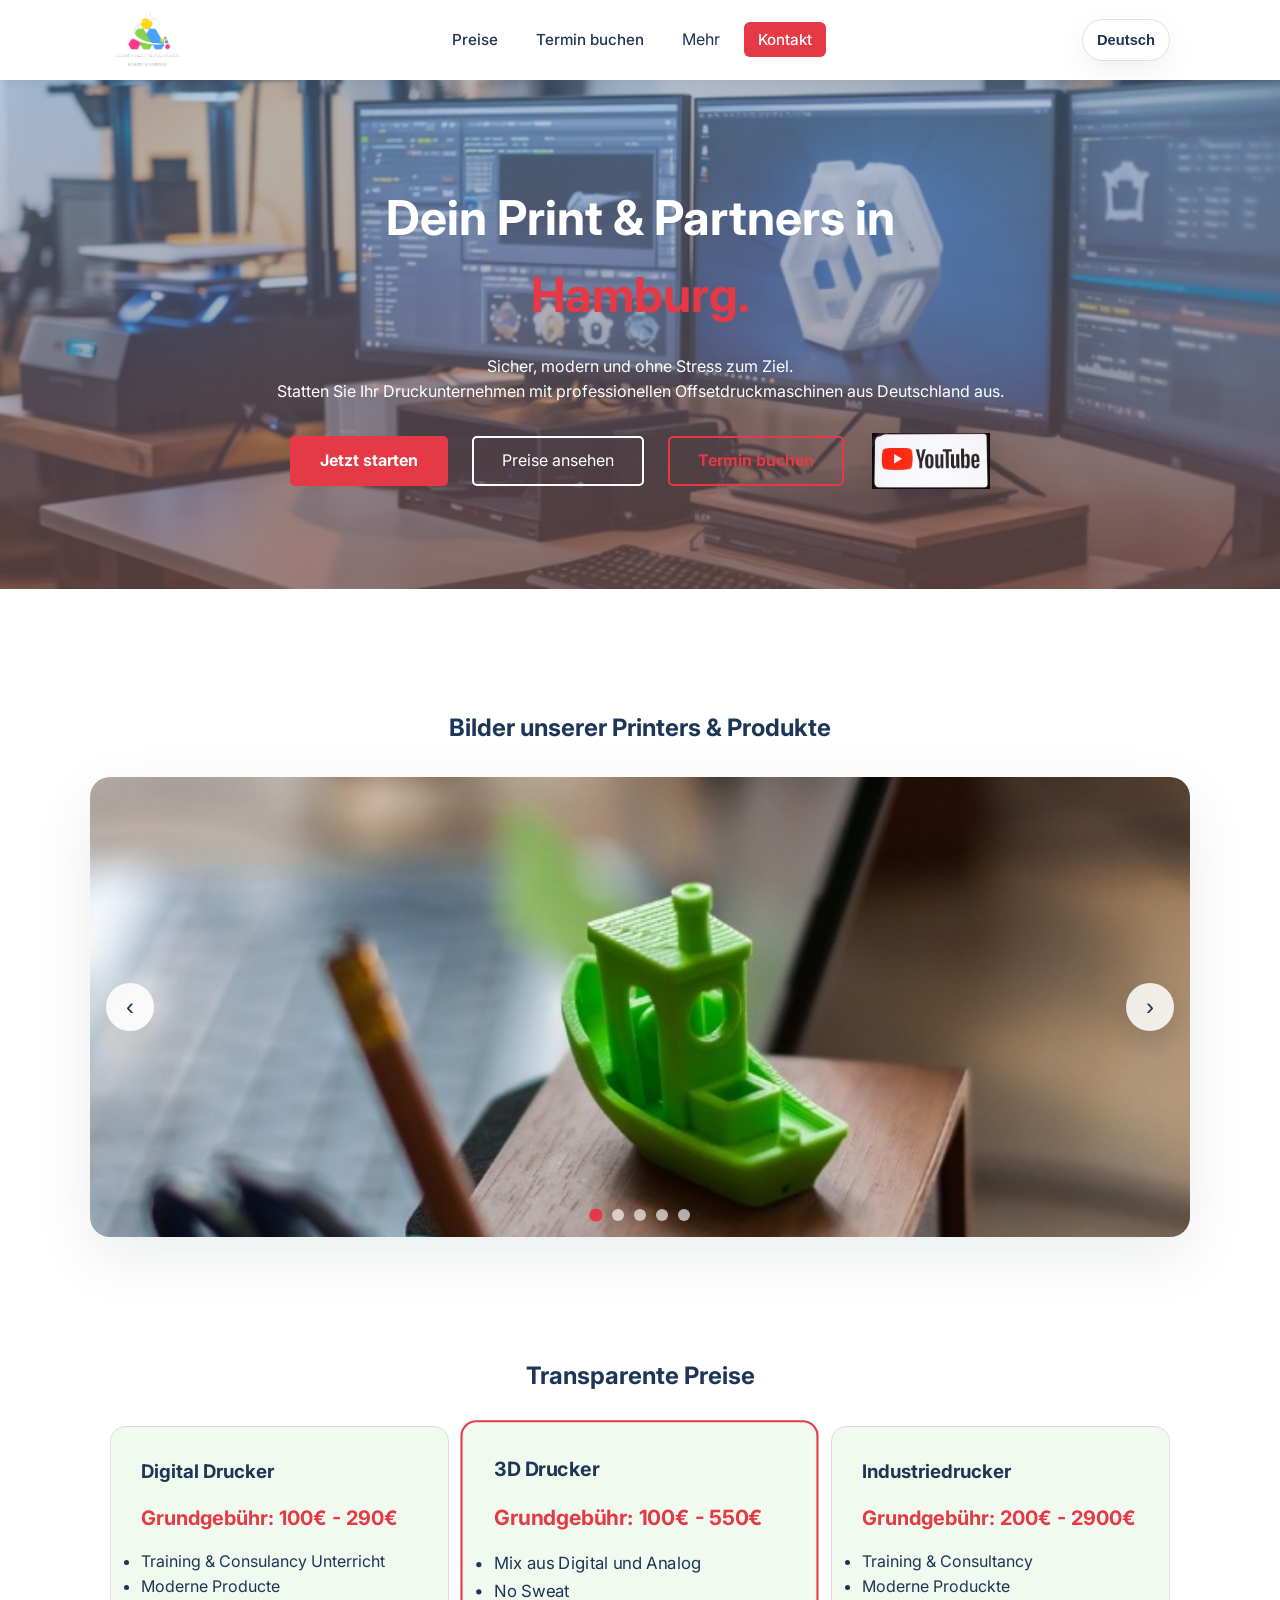
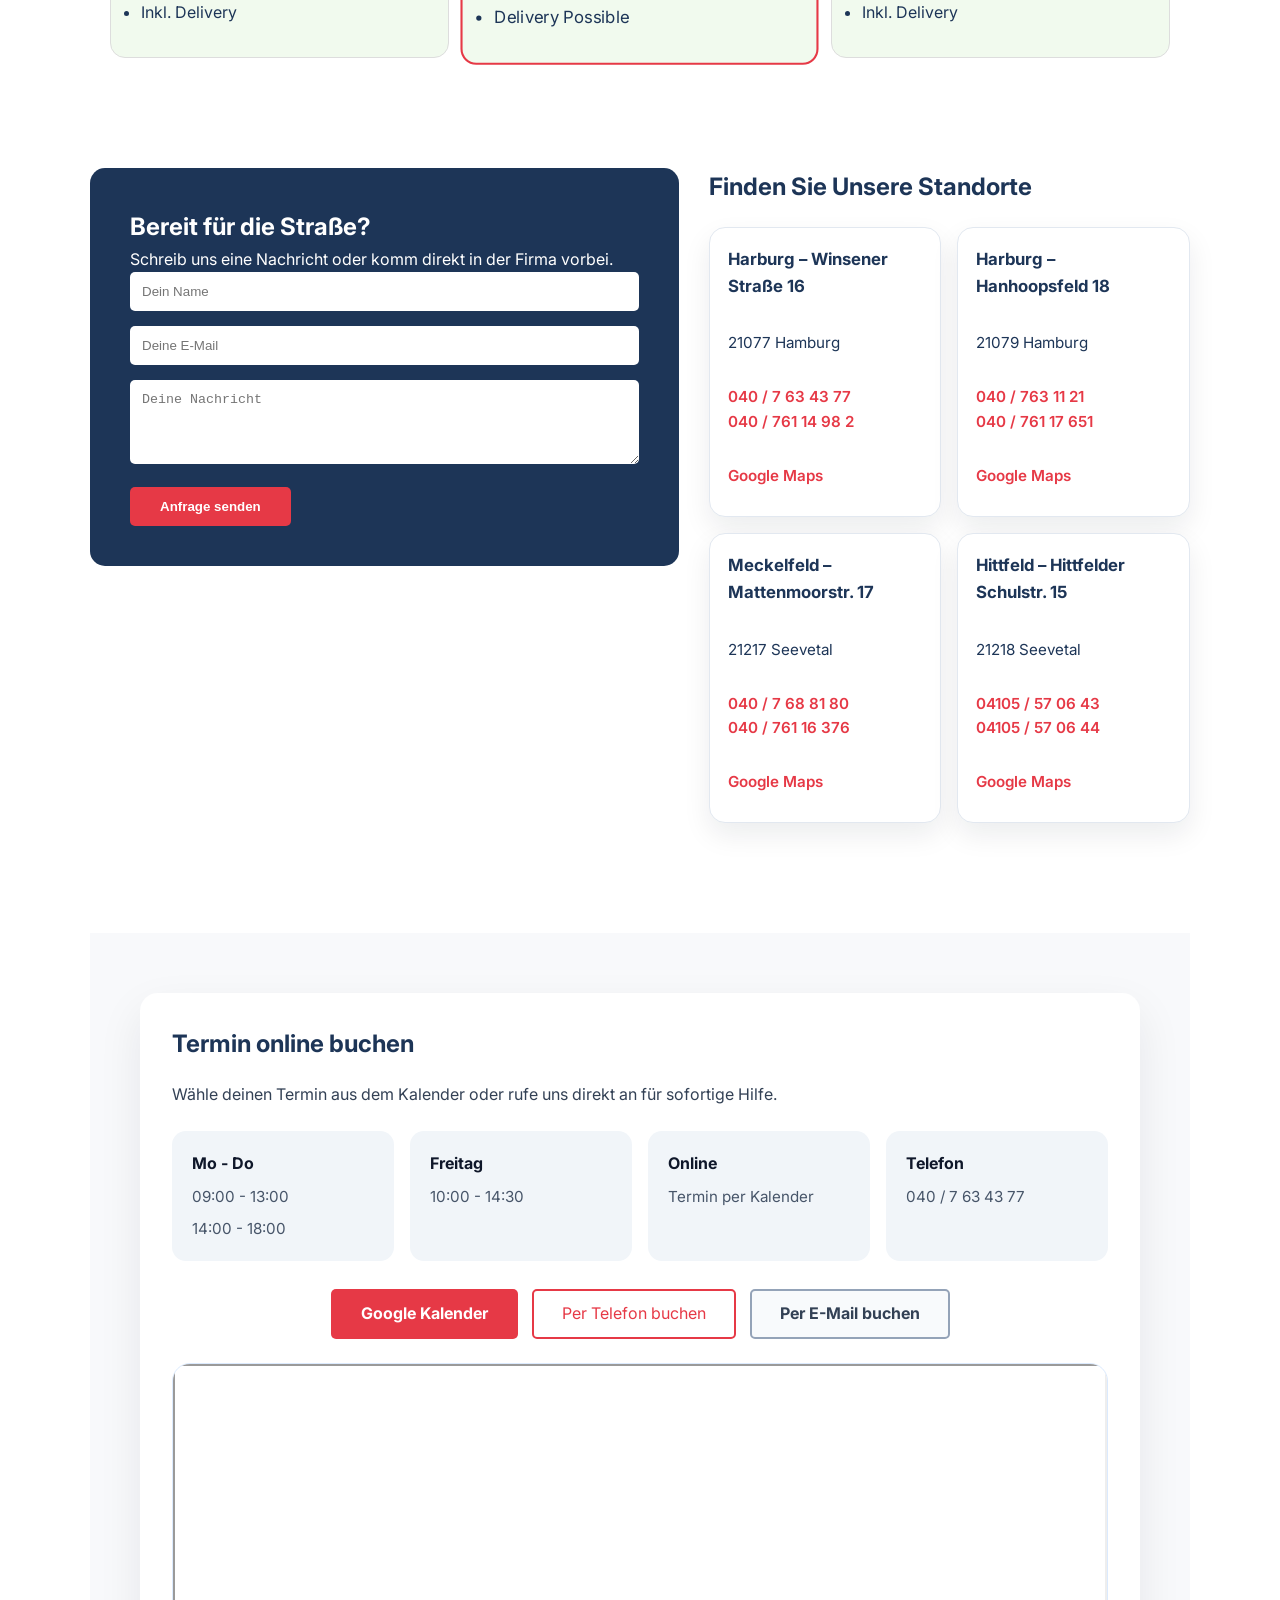
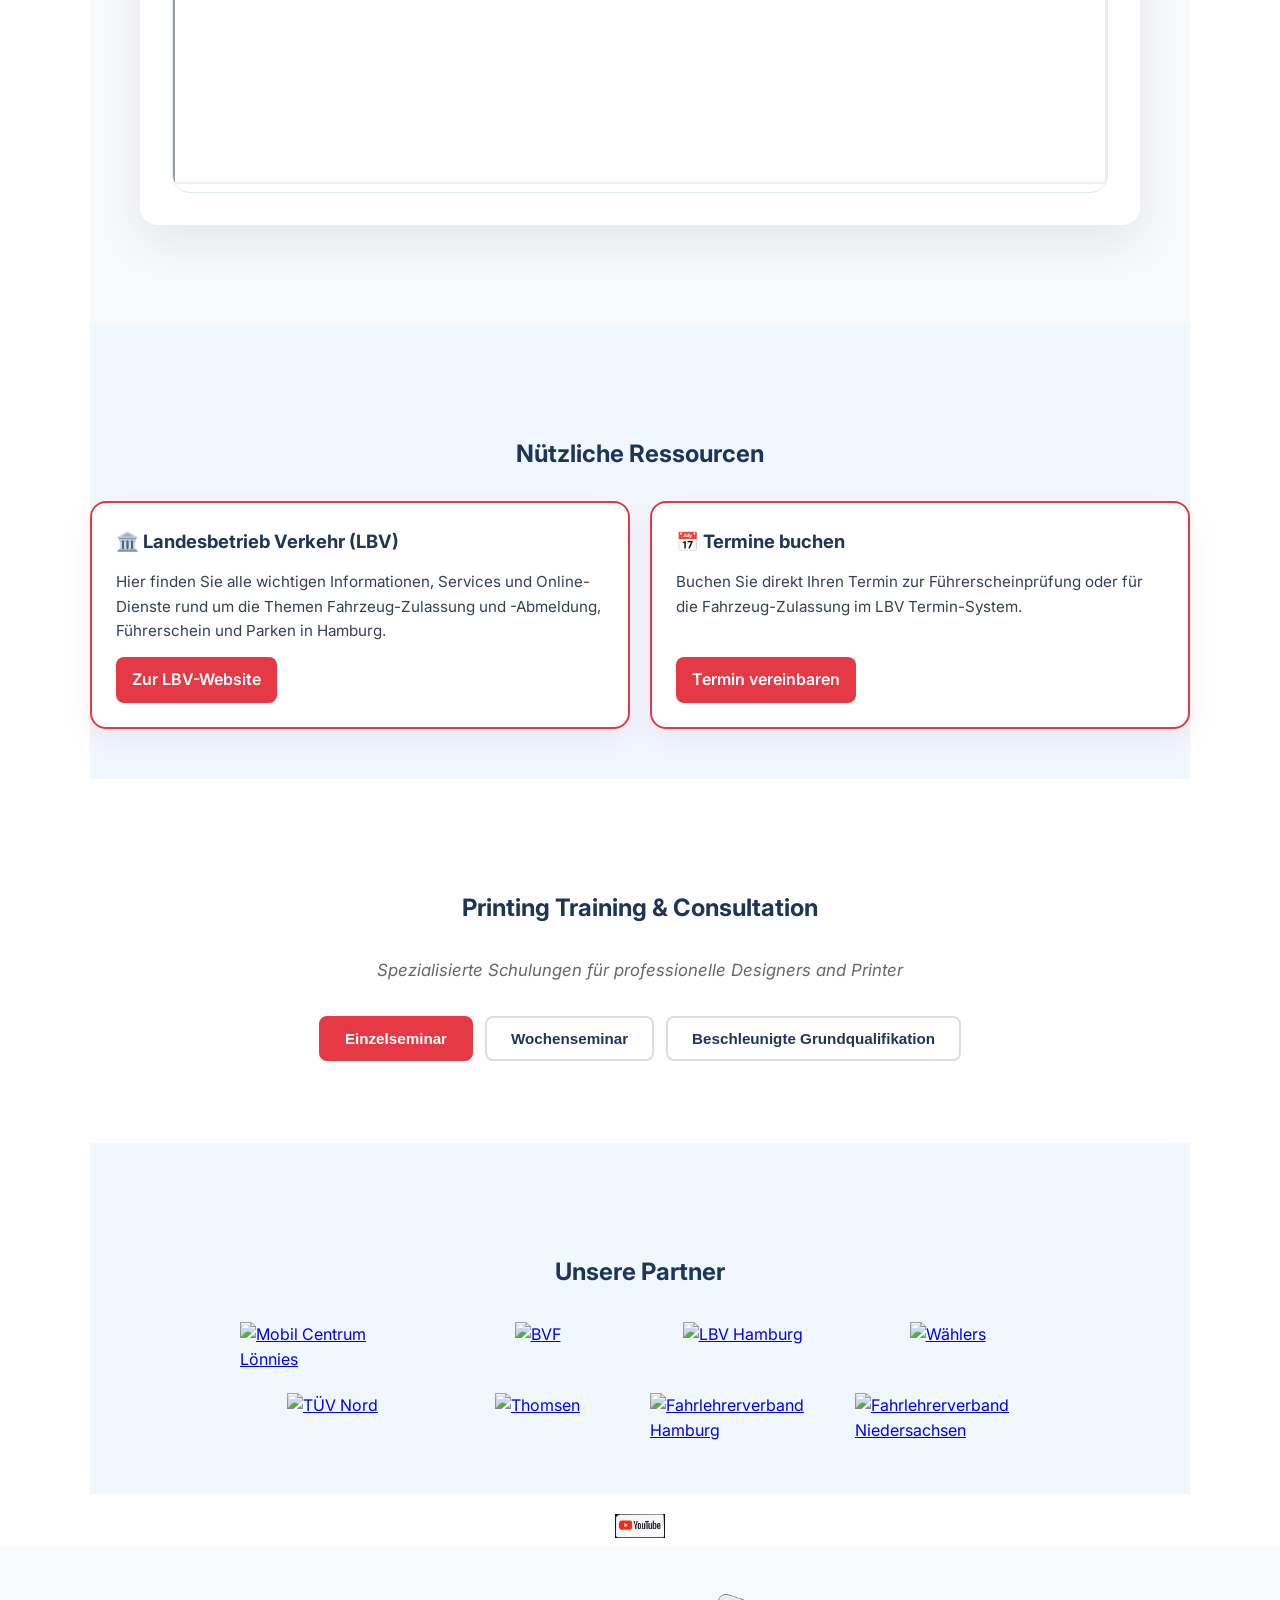
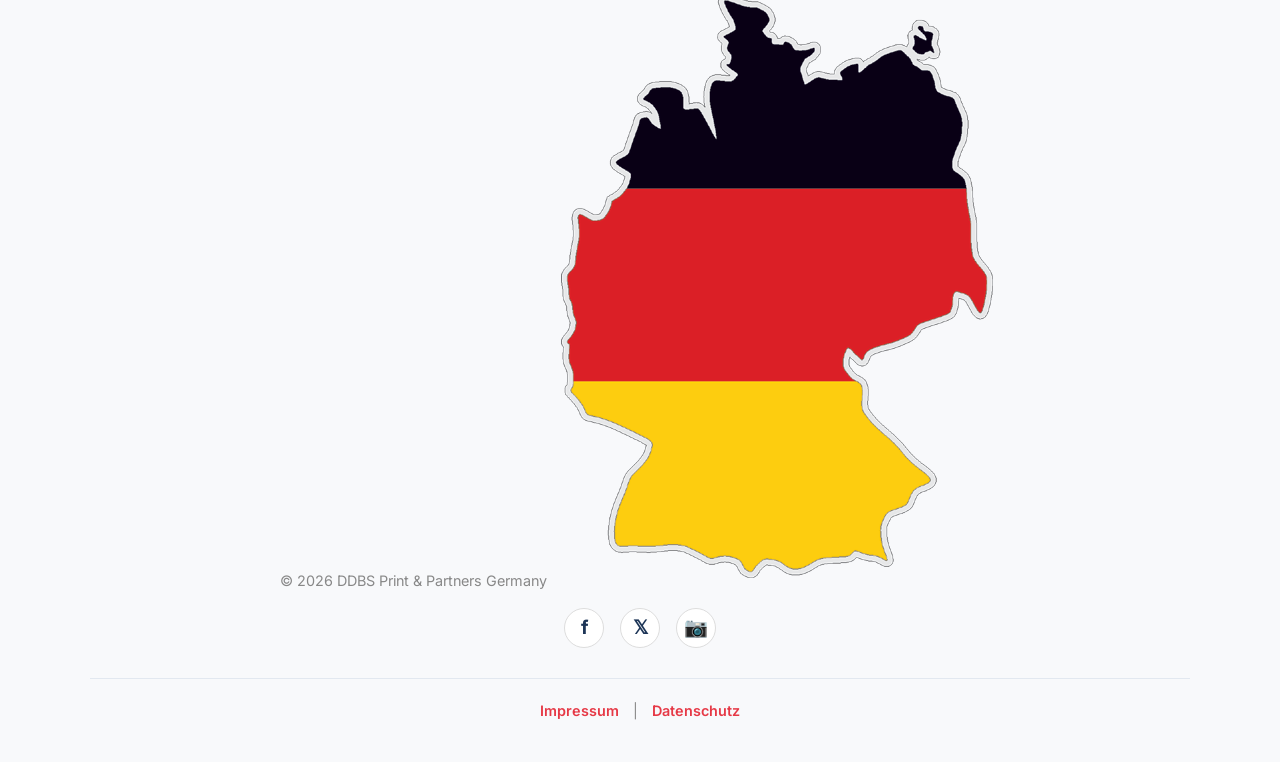
==== index.html @ fd8c1dc6 "Update index.html" ====
<!DOCTYPE html>
<html lang="de">
<head>
    <meta charset="UTF-8">
    <meta name="viewport" content="width=device-width, initial-scale=1.0">
    <title>DDBS Print & Partners | Redesign Concept</title>
    <link rel="stylesheet" href="style.css">
    <link href="https://fonts.googleapis.com/css2?family=Inter:wght@400;700&display=swap" rel="stylesheet">
</head>
<body>
    <a id="top"></a>
    <header>
        <nav class="navbar">
            <div class="navbar-container">
                <div class="logo">
                    <a href="#top" class="logo-link" aria-label="Zur Startseite">
                        <img src="DDBSLogo.png" alt="DDBS Print & Partners" class="site-logo">
                    </a>
                </div>
                <button class="hamburger" id="hamburger" aria-label="Navigation umschalten">
                    <span></span>
                    <span></span>
                    <span></span>
                </button>
                <div class="nav-menu" id="nav-menu">
                    <ul class="nav-links">
                        <li><a href="#prices" id="nav-price">Preise</a></li>
                        <li><a href="#booking" id="nav-booking">Termin buchen</a></li>
                        <li class="nav-item dropdown">
                            <button class="dropbtn" id="nav-more" type="button" aria-haspopup="true" aria-expanded="false">Mehr</button>
                            <ul class="dropdown-menu" aria-label="Weitere Navigation">
                                <li><a href="DDSinfo.html" id="nav-license">DDBS info</a></li>
                                <li><a href="#resources" id="nav-resources">Ressourcen</a></li>
                                <li><a href="#professional-training" id="nav-training">Weiterbildung</a></li>
                                <li><a href="#handicap" id="nav-handicap">Handicap</a></li>
                                <li><a href="#team" id="nav-team">Our Team</a></li>
                                <li><a href="#partners" id="nav-partners">Partners</a></li>
                            </ul>
                        </li>
                        <li><a href="#contact" class="btn-nav-cta" id="nav-contact">Kontakt</a></li>
                    </ul>
                </div>
                <div class="language-selector">
                    <button type="button" class="google-translate-toggle" id="google-translate-toggle">Deutsch</button>
                    <div id="google_translate_element" class="google-translate-element" aria-hidden="true"></div>
                </div>
            </div>
        </nav>
    </header>

    <section class="hero" style="background-image: linear-gradient(rgba(78, 124, 177, 0.404), rgba(119, 77, 77, 0.603)), url('printer11.jpg');">

        <div class="container hero-content">
            <h1 id="hero-title">Dein Print & Partners in <br><span class="highlight">Hamburg.</span></h1>
            <p id="hero-text">Sicher, modern und ohne Stress zum Ziel.</p>
            <p id="hero-text">Statten Sie Ihr Druckunternehmen mit professionellen Offsetdruckmaschinen aus Deutschland aus.</p>
            <div class="hero-cta-container">
                <div class="hero-btns">
                    <a href="#contact" class="btn-primary" id="hero-cta">Jetzt starten</a>
                    <a href="#prices" class="btn-secondary" id="hero-prices">Preise ansehen</a>
                    <a href="#booking" class="btn-tertiary" id="hero-book">Termin buchen</a>
                </div>
                <a href="https://www.youtube.com/dedebundes"
                   class="review-badge"
                   target="_blank"
                   rel="noopener"
                   aria-label="Bewertungen auf Wer kennt den Besten">
                    <img src="youtube1.png" alt="Wer kennt den Besten Bewertungen" class="review-logo">
                </a>
            </div>
        </div>
    </section>

    <section class="container slideshow-section">
        <h2 class="section-title" id="slideshow-title">Bilder unserer Printers & Produkte</h2>
        <div class="slideshow" id="slideshow">
            <div class="slide active">
                <img src="print2.jpg" alt="Printout Colours1">
            </div>
            <div class="slide">
                <img src="print3.jpg" alt="Printout Colours2">
            </div>
            <div class="slide">
                <img src="print4.jpg" alt="Printout Colours3">
            </div>
            <div class="slide">
                <img src="printer2.jpg" alt="Printer 2">
            </div>
            <div class="slide">
                <img src="DDBSLogo1.png" alt="DDBS Vision Plus Logo">
            </div>
            <button class="slide-btn prev" aria-label="Vorheriges Bild">‹</button>
            <button class="slide-btn next" aria-label="Nächstes Bild">›</button>
            <div class="slide-dots" id="slide-dots"></div>
        </div>
    </section>

    <section id="prices" class="container">
        <h2 class="section-title" id="prices-title">Transparente Preise</h2>
        <div class="price-grid">
            <div class="price-card">
                <h3 id="price-class-b">Digital Drucker</h3>
                <p class="price-tag" id="price-fee-b">Grundgebühr: 100€ - 290€</p>
                <ul>
                    <li id="price-feature-b1">Training & Consulancy Unterricht</li>
                    <li id="price-feature-b2">Moderne Producte</li>
                    <li id="price-feature-b3">Inkl. Delivery</li>
                </ul>
            </div>
            <div class="price-card featured">
                <h3 id="price-class-b197">3D Drucker</h3>
                <p class="price-tag" id="price-fee-b197">Grundgebühr: 100€ - 550€</p>
                <ul>
                    <li id="price-feature-b197-1">Mix aus Digital und Analog</li>
                    <li id="price-feature-b197-2">No Sweat</li>
                    <li id="price-feature-b197-3">Delivery Possible</li>
                </ul>
            </div>
            <div class="price-card">
                <h3 id="price-class-b">Industriedrucker</h3>
                <p class="price-tag" id="price-fee-b">Grundgebühr: 200€ - 2900€</p>
                <ul>
                    <li id="price-feature-b1">Training & Consultancy</li>
                    <li id="price-feature-b2">Moderne Produckte</li>
                    <li id="price-feature-b3">Inkl. Delivery</li>
                </ul>
            </div>
        </div>
    </section>

    <section id="contact" class="container contact-section">
        <div class="contact-grid">
            <div class="contact-card">
                <h2 id="contact-heading">Bereit für die Straße?</h2>
                <p id="contact-text">Schreib uns eine Nachricht oder komm direkt in der Firma vorbei.</p>
                <form>
                    <input type="text" placeholder="Dein Name" required>
                    <input type="email" placeholder="Deine E-Mail" required>
                    <textarea placeholder="Deine Nachricht" rows="4"></textarea>
                    <button type="submit" class="btn-primary" id="contact-cta">Anfrage senden</button>
                    <!--<a href="https://maxi.fahrschulmanager.de/?t=[base64] V0Fn VzVmNkd2cDkteF VZamlwNEozR0QxS3ZPNGQz V25NaF9YdmtrLWM%3D&color1=E60015&color2=000000&s.useSession=false" class="btn-secondary" id="online-registration-button" target="_blank" rel="noopener">Online Anmeldung</a>-->
                </form>
            </div>
            <div class="contact-locations">
                <h2 class="section-title" id="locations-title">Finden Sie Unsere Standorte</h2>
                <div class="locations-grid">
                    <article class="location-card" data-location="winsener">
                        <h3>Harburg – Winsener Straße 16</h3>
                        <p>21077 Hamburg</p>
                        <p>
                            <a href="tel:+49407634377">040 / 7 63 43 77</a><br>
                            <a href="tel:+494076114982">040 / 761 14 98 2</a>
                        </p>
                        <p><a href="https://goo.gl/maps/PmH9TBtMqET2" target="_blank" rel="noopener">Google Maps</a></p>
                    </article>
                    <article class="location-card" data-location="hanhoopsfeld">
                        <h3>Harburg – Hanhoopsfeld 18</h3>
                        <p>21079 Hamburg</p>
                        <p>
                            <a href="tel:+49407631121">040 / 763 11 21</a><br>
                            <a href="tel:+494076117651">040 / 761 17 651</a>
                        </p>
                        <p><a href="https://www.google.de/maps/place/Hanhoopsfeld+18,+21079+Hamburg/" target="_blank" rel="noopener">Google Maps</a></p>
                    </article>
                    <article class="location-card" data-location="meckelfeld">
                        <h3>Meckelfeld – Mattenmoorstr. 17</h3>
                        <p>21217 Seevetal</p>
                        <p>
                            <a href="tel:+49407688180">040 / 7 68 81 80</a><br>
                            <a href="tel:+494076116376">040 / 761 16 376</a>
                        </p>
                        <p><a href="https://goo.gl/maps/Z3eNVcnLSbE2" target="_blank" rel="noopener">Google Maps</a></p>
                    </article>
                    <article class="location-card" data-location="hittfeld">
                        <h3>Hittfeld – Hittfelder Schulstr. 15</h3>
                        <p>21218 Seevetal</p>
                        <p>
                            <a href="tel:+494105570643">04105 / 57 06 43</a><br>
                            <a href="tel:+494105570644">04105 / 57 06 44</a>
                        </p>
                        <p><a href="https://goo.gl/maps/Zb1f3E8UVsJ2" target="_blank" rel="noopener">Google Maps</a></p>
                    </article>
                </div>
            </div>
        </div>
    </section>

    <section id="booking" class="container booking-section">
        <div class="booking-card">
            <h2 id="booking-title">Termin online buchen</h2>
            <p id="booking-text">Wähle deinen Termin aus dem Kalender oder rufe uns direkt an für sofortige Hilfe.</p>
            <div class="booking-grid">
                <div class="booking-item">
                    <strong id="booking-slot-mondothurs">Mo - Do</strong>
                    <span id="booking-time-mondothurs">09:00 - 13:00</span>
                    <span id="booking-time-mondothurs2">14:00 - 18:00</span>
                </div>
                <div class="booking-item">
                    <strong id="booking-slot-friday">Freitag</strong>
                    <span id="booking-time-friday">10:00 - 14:30</span>
                </div>
                <div class="booking-item">
                    <strong id="booking-slot-online">Online</strong>
                    <span id="booking-option-online">Termin per Kalender</span>
                </div>
                <div class="booking-item">
                    <strong id="booking-slot-phone">Telefon</strong>
                    <span id="booking-phone-number">040 / 7 63 43 77</span>
                </div>
            </div>
            <div class="booking-actions">
                <a href="https://calendar.google.com/calendar/u/0/r?cid=mycalmstudio%40gmail.com" class="btn-primary btn-booking" target="_blank" rel="noopener" id="booking-button">Google Kalender</a>
                <a href="tel:+4917655967831" class="btn-secondary btn-booking" id="booking-phone">Per Telefon buchen</a>
                <a href="mailto:dedekapiamba@yahoo.com" class="btn-tertiary btn-booking" id="booking-email">Per E-Mail buchen</a>
            </div>
            <div class="calendar-embed">
                <iframe src="https://calendar.google.com/calendar/embed?src=mycalmstudio%40gmail.com&ctz=Europe%2FBerlin" class="calendar-frame"></iframe>
            </div>
        </div>
    </section>


    <div id="modal-winsener" class="modal">
        <div class="modal-content">
            <span class="close">&times;</span>
            <h2>Harburg – Winsener Straße 16</h2>
            <p><strong class="modal-address">Adresse:</strong> Winsener Straße 16, 21077 Hamburg</p>
            <p><strong class="modal-phone">Telefon:</strong> <a href="tel:+49407634377">040 / 7 63 43 77</a>, <a href="tel:+494076114982">040 / 761 14 98 2</a></p>
            <p><strong class="modal-hours">Öffnungszeiten:</strong></p>
            <ul>
                <li class="monday-thursday">Montag - Donnerstag: 09:00 - 13:00, 14:00 - 18:00</li>
                <li class="friday-hours">Freitag: 10:00 - 14:30</li>
                <li class="weekend-hours">Samstag: Geschlossen<br>Sonntag: Geschlossen</li>
            </ul>
            <div class="modal-images">
                <img src="Holst_Winsener1.jpg" alt="Fahrschule Winsener Straße 1">
                <img src="Holst_Winsener2.jpg" alt="Fahrschule Winsener Straße 2">
            </div>
        </div>
    </div>

    <div id="modal-hanhoopsfeld" class="modal">
        <div class="modal-content">
            <span class="close">&times;</span>
            <h2>Harburg – Hanhoopsfeld 18</h2>
            <p><strong class="modal-address">Adresse:</strong> Hanhoopsfeld 18, 21079 Hamburg</p>
            <p><strong class="modal-phone">Telefon:</strong> <a href="tel:+49407631121">040 / 763 11 21</a>, <a href="tel:+494076117651">040 / 761 17 651</a></p>
            <p><strong class="modal-hours">Öffnungszeiten:</strong></p>
            <ul>
                <li class="monday-thursday">Montag - Donnerstag: 09:00 - 13:00, 14:00 - 18:00</li>
                <li class="friday-hours">Freitag: 10:00 - 14:30</li>
                <li class="weekend-hours">Samstag: Geschlossen<br>Sonntag: Geschlossen</li>
            </ul>
            <div class="modal-images">
                <img src="Holst_Hanhoopsfeld.jpg" alt="Fahrschule Hanhoopsfeld 1">
                <img src="Holst_Hanhoopsfeld2.jpg" alt="Fahrschule Hanhoopsfeld 2">
            </div>
        </div>
    </div>

    <div id="modal-meckelfeld" class="modal">
        <div class="modal-content">
            <span class="close">&times;</span>
            <h2>Meckelfeld – Mattenmoorstr. 17</h2>
            <p><strong class="modal-address">Adresse:</strong> Mattenmoorstr. 17, 21217 Seevetal</p>
            <p><strong class="modal-phone">Telefon:</strong> <a href="tel:+49407688180">040 / 7 68 81 80</a>, <a href="tel:+494076116376">040 / 761 16 376</a></p>
            <p><strong class="modal-hours">Öffnungszeiten:</strong></p>
            <ul>
                <li class="monday-thursday">Montag - Donnerstag: 09:00 - 13:00, 14:00 - 18:00</li>
                <li class="friday-hours">Freitag: 10:00 - 14:30</li>
                <li class="weekend-hours">Samstag: Geschlossen<br>Sonntag: Geschlossen</li>
            </ul>
            <div class="modal-images">
                <img src="Holst_meckelfeld1.jpg" alt="Fahrschule Meckelfeld 1">
                <img src="Holst_meckelfeld2.jpg" alt="Fahrschule Meckelfeld 2">
            </div>
        </div>
    </div>

    <div id="modal-hittfeld" class="modal">
        <div class="modal-content">
            <span class="close">&times;</span>
            <h2>Hittfeld – Hittfelder Schulstr. 15</h2>
            <p><strong class="modal-address">Adresse:</strong> Hittfelder Schulstr. 15, 21218 Seevetal</p>
            <p><strong class="modal-phone">Telefon:</strong> <a href="tel:+494105570643">04105 / 57 06 43</a>, <a href="tel:+494105570644">04105 / 57 06 44</a></p>
            <p><strong class="modal-hours">Öffnungszeiten:</strong></p>
            <ul>
                <li class="monday-thursday">Montag - Donnerstag: 09:00 - 13:00, 14:00 - 18:00</li>
                <li class="friday-hours">Freitag: 10:00 - 14:30</li>
                <li class="weekend-hours">Samstag: Geschlossen<br>Sonntag: Geschlossen</li>
            </ul>
            <div class="modal-images">
                <img src="Holst_hittfeld1.jpg" alt="Fahrschule Hittfeld 1">
                <img src="Holst_hittfeld2.jpg" alt="Fahrschule Hittfeld 2">
            </div>
        </div>
    </div>

    <section id="resources" class="container resources-section">
        <h2 class="section-title" id="resources-title">Nützliche Ressourcen</h2>
        <div class="resources-grid">
            <article class="resource-card">
                <h3 id="resource-lbv-title">🏛️ Landesbetrieb Verkehr (LBV)</h3>
                <p id="resource-lbv-text">Hier finden Sie alle wichtigen Informationen, Services und Online-Dienste rund um die Themen Fahrzeug-Zulassung und -Abmeldung, Führerschein und Parken in Hamburg.</p>
                <a href="https://www.hamburg.de/verkehr/lbv" target="_blank" rel="noopener" class="resource-link" id="resource-lbv-link">Zur LBV-Website</a>
            </article>
            <article class="resource-card">
                <h3 id="resource-lbv-terms-title">📅 Termine buchen</h3>
                <p id="resource-lbv-terms-text">Buchen Sie direkt Ihren Termin zur Führerscheinprüfung oder für die Fahrzeug-Zulassung im LBV Termin-System.</p>
                <a href="https://www.lbv-termine.de/frontend/index.php" target="_blank" rel="noopener" class="resource-link" id="resource-lbv-terms-link">Termin vereinbaren</a>
            </article>
        </div>
    </section>

    <section id="professional-training" class="container professional-training-section">
        <h2 class="section-title" id="professional-training-title">Printing Training & Consultation</h2>
        <p class="section-subtitle" id="professional-training-subtitle">Spezialisierte Schulungen für professionelle Designers and Printer</p>
        
        <div class="training-tabs">
            <button class="training-tab-btn active" data-tab="individual" id="training-tab-individual">Einzelseminar</button>
            <button class="training-tab-btn" data-tab="weekly" id="training-tab-weekly">Wochenseminar</button>
            <button class="training-tab-btn" data-tab="accelerated" id="training-tab-accelerated">Beschleunigte Grundqualifikation</button>
        </div>

   <!--     <div class="training-content">
            <div id="individual" class="training-tab active">
                <div class="training-card">
                    <h3 id="training-card-individual-title">📋 Einzelseminar</h3>
                    <p id="training-card-individual-text">Flexibles Einzeltraining für Berufskraftfahrer. Termine nach Vereinbarung – gestalten Sie die Schulung nach Ihren Anforderungen.</p>
                    <a href="https://www.fahrschule-holst.de/wp-content/uploads/2018/03/Anmeldeformular.pdf" target="_blank" rel="noopener" class="training-link">Anmeldeformular PDF</a>
                </div>
            </div>

            <div id="weekly" class="training-tab">
                <div class="training-card">
                    <h3 id="training-card-weekly-title">📅 Wochenseminar</h3>
                    <p id="training-card-weekly-text">Intensive Schulungen über mehrere Tage. Wir gestalten das Seminar individuell mit Ihnen – Beratung und Planung nach Ihren Bedürfnissen.</p>
                    <a href="mailto:mycalmstudio@gmail.com" class="training-link">Beratung anfragen</a>
                </div>
            </div>

            <div id="accelerated" class="training-tab">
                <div class="training-card">
                    <h3 id="training-card-accelerated-title">⚡ Beschleunigte Grundqualifikation</h3>
                    <p id="training-card-accelerated-text">Kompakte Grundqualifikation für Berufskraftfahrer. Effiziente Schulung mit umfassender Vorbereitung auf die praktische Prüfung.</p>
                    <a href="https://www.fahrschule-holst.de/wp-content/uploads/2018/03/Anmeldeformular.pdf" target="_blank" rel="noopener" class="training-link">Anmeldeformular PDF</a>
                </div>
            </div>
        </div> -->
    </section>
<!--
    <section id="handicap" class="container handicap-section">
        <h2 class="section-title" id="handicap-title">♿ Menschen mit Behinderungen</h2>
        <p class="section-subtitle" id="handicap-subtitle">Spezialisierte Ausbildung seit 2007</p>
        
        <div class="handicap-content">
            <div class="handicap-card">
                <h3 id="handicap-card-exp-title">🏆 Erfahrung</h3>
                <p id="handicap-card-exp-text">Seit 2007 bilden wir Menschen mit Behinderungen aus. Unsere Fahrlehrerinnen und Fahrlehrer sind speziell fortgebildet und verfügen über jahrelange Erfahrung in der Handicap-Ausbildung.</p>
            </div>
            <div class="handicap-card">
                <h3 id="handicap-card-barrier-title">🚪 Barrierefreiheit</h3>
                <p id="handicap-card-barrier-text">Alle unsere Fahrschulen sind barrierefrei zu erreichen. Bushaltestellen befinden sich in unmittelbarer Umgebung. Der theoretische Unterricht wird integrativ mit behinderten und nichtbehinderten Fahrschülern durchgeführt.</p>
            </div>
            <div class="handicap-card">
                <h3 id="handicap-card-expert-title">📋 Fachgutachten</h3>
                <p id="handicap-card-expert-text">Wir erstellen Fahrproben und Gutachten zur Beurteilung der Fahrtauglichkeit. Unsere Experten helfen Ihnen und Ihrem Facharzt bei der Entscheidungsfindung.</p>
            </div>
            <div class="handicap-card">
                <h3 id="handicap-card-support-title">💰 Förderung</h3>
                <p id="handicap-card-support-text">Wir unterstützen Sie bei der beruflichen Rehabilitation durch die Deutsche Rentenversicherung. Beratung und individuelle Lösungen für Ihre Situation.</p>
            </div>
        </div>
        
        <div class="handicap-cta">
            <p id="handicap-cta-text">Haben Sie Fragen oder möchten Sie sich beraten lassen?</p>
            <a href="#contact" class="btn-primary" id="handicap-cta-button">Kontakt aufnehmen</a>
        </div>
    </section>

    <section id="team" class="container team-section">
        <h2 class="section-title" id="team-title">Unser Team</h2>
        <p class="section-subtitle" id="team-subtitle">Lernen Sie unser engagiertes Team kennen</p>
        
        <div class="team-tabs">
            <button class="team-tab-btn active" data-tab="buro" id="team-tab-office">Bürokräfte</button>
            <button class="team-tab-btn" data-tab="fahrlehrer" id="team-tab-instructors">Fahrlehrer</button>
            <button class="team-tab-btn" data-tab="rentner" id="team-tab-retired">Die Rentner</button>
        </div>

        <div class="team-content">
            <div id="buro" class="team-tab active">
                <div class="team-grid">
                    <div class="team-member" data-member="christiane-holst">
                        <img src="christiane_holst.jpg" alt="Christiane Holst">
                        <h3>Christiane Holst</h3>
                        <p>Betriebsmanagerin KMU</p>
                    </div>
                    <div class="team-member" data-member="marina-lossmann">
                        <img src="marina_lossmann.jpg" alt="Marina Lossmann">
                        <h3>Marina Lossmann</h3>
                        <p>Assistentin der Geschäftsleitung</p>
                    </div>
                    <div class="team-member" data-member="britta-stein">
                        <img src="britta_stein.jpg" alt="Britta Stein">
                        <h3>Britta Stein</h3>
                        <p>Betriebsmanagerin KMU</p>
                    </div>
                    <div class="team-member" data-member="melanie-sievers">
                        <img src="melanie_sievers.jpg" alt="Melanie Sievers">
                        <h3>Melanie Sievers</h3>
                        <p>Büroassistentin</p>
                    </div>
                    <div class="team-member" data-member="dangela-niemann">
                        <img src="dangela_niemann.jpg" alt="Dangela Niemann">
                        <h3>Dangela Niemann</h3>
                        <p>Büroassistentin</p>
                    </div>
                    <div class="team-member" data-member="poschel-lavdrime">
                        <img src="poeschel_lavdrime.jpg" alt="Pöschel Lavdrime">
                        <h3>Pöschel Lavdrime</h3>
                        <p>Büroassistentin</p>
                    </div>
                    <div class="team-member" data-member="maik-kitzuhn">
                        <img src="maik_kitzuhn.jpg" alt="Maik Kitzuhn">
                        <h3>Maik Kitzuhn</h3>
                        <p>Büroassistent</p>
                    </div>
                    <div class="team-member" data-member="anita-agac">
                        <img src="anita_agac.jpg" alt="Anita Agac">
                        <h3>Anita Agac</h3>
                        <p>Büroassistentin</p>
                    </div>
                    <div class="team-member" data-member="heike-schroder">
                        <img src="heike_schroder.jpg" alt="Heike Schröder">
                        <h3>Heike Schröder</h3>
                        <p>Büroassistentin</p>
                    </div>
                    <div class="team-member" data-member="helena-huber">
                        <img src="helena_huber.jpg" alt="Helena Huber">
                        <h3>Helena Huber</h3>
                        <p>Büroassistentin</p>
                    </div>
                    <div class="team-member" data-member="gultekin-emirhan">
                        <img src="gultekin_emirhan.jpg" alt="Gültekin Emirhan">
                        <h3>Gültekin Emirhan</h3>
                        <p>Auszubildender</p>
                    </div>
                </div>
                <div class="team-needed">
                    <p><strong>Fahrschullehrer und Mitarbeiter gesucht!</strong></p>
                    <p>Wir würden uns freuen, Sie in unserem Team willkommen zu heißen. Kontaktieren Sie uns</p>
                    <p>040 / 763 43 77<br>0176 / 23 30 88 64</p>
                </div>
            </div>

            <div id="fahrlehrer" class="team-tab">
                <div class="team-grid">
                    <div class="team-member" data-member="henry-holst">
                        <img src="henry_holst.jpg" alt="Henry Holst">
                        <h3>Henry Holst</h3>
                        <p>Inhaber</p>
                    </div>
                    <div class="team-member" data-member="wolfgang-holst">
                        <img src="wolfgang_holst.jpg" alt="Wolfgang Holst">
                        <h3>Wolfgang Holst</h3>
                        <p>Fahrlehrer</p>
                    </div>
                    <div class="team-member" data-member="christian-kohnert">
                        <img src="christian_kohnert.jpg" alt="Christian Kohnert">
                        <h3>Christian Kohnert</h3>
                        <p>Fahrlehrer</p>
                    </div>
                    <div class="team-member" data-member="gregor-weske">
                        <img src="gregor_weske.jpg" alt="Gregor Weske">
                        <h3>Gregor Weske</h3>
                        <p>Fahrlehrer</p>
                    </div>
                    <div class="team-member" data-member="nicole-berthold">
                        <img src="nicole_berthold.jpg" alt="Nicole Berthold">
                        <h3>Nicole Berthold</h3>
                        <p>Fahrlehrerin</p>
                    </div>
                    <div class="team-member" data-member="orbis-muller-knauff">
                        <img src="orbis_muller_knauff.jpg" alt="Orbis Müller-Knauff">
                        <h3>Orbis Müller-Knauff</h3>
                        <p>Fahrlehrer</p>
                    </div>
                    <div class="team-member" data-member="andre-veenhuis">
                        <img src="andre_veenhuis.jpg" alt="André Veenhuis">
                        <h3>André Veenhuis</h3>
                        <p>Fahrlehrer</p>
                    </div>
                    <div class="team-member" data-member="valod-sargsyan">
                        <img src="valod_sargsyan.jpg" alt="Valod Sargsyan">
                        <h3>Valod Sargsyan</h3>
                        <p>Fahrlehrer</p>
                    </div>
                    <div class="team-member" data-member="sedat-duran">
                        <img src="sedat_duran.jpg" alt="Sedat Duran">
                        <h3>Sedat Duran</h3>
                        <p>Fahrlehrer</p>
                    </div>
                    <div class="team-member" data-member="grit-meluh">
                        <img src="grit_meluh.jpg" alt="Grit Melüh">
                        <h3>Grit Melüh</h3>
                        <p>Fahrlehrerin</p>
                    </div>
                    <div class="team-member" data-member="mohammed-amin-hoshang-hasan">
                        <img src="mohammed_amin_hoshang_hasan.jpg" alt="Mohammed Amin, Hoshang Hasan">
                        <h3>Mohammed Amin, Hoshang Hasan</h3>
                        <p>Fahrlehrer</p>
                    </div>
                </div>
                <div class="team-needed">
                    <p><strong>Fahrschullehrer und Mitarbeiter gesucht!</strong></p>
                    <p>Wir würden uns freuen, Sie in unserem Team willkommen zu heißen. Kontaktieren Sie uns</p>
                    <p>040 / 763 43 77<br>0176 / 23 30 88 64</p>
                </div>
            </div>

            <div id="rentner" class="team-tab">
                <div class="team-grid">
                    <div class="team-member" data-member="juergen-haak">
                        <img src="jurgen_haak.jpg" alt="Jürgen Haak">
                        <h3>Jürgen Haak</h3>
                        <p>Im Ruhestand seit 1996</p>
                    </div>
                    <div class="team-member" data-member="brigitte-nitsch">
                        <img src="brigitte_nitsch.jpg" alt="Brigitte Nitsch">
                        <h3>Brigitte Nitsch</h3>
                        <p>Sekretärin (Ruhestand)</p>
                    </div>
                    <div class="team-member" data-member="uwe-jacobsen">
                        <img src="uwe_jacobsen.jpg" alt="Uwe Jacobsen">
                        <h3>Uwe Jacobsen</h3>
                        <p>Fahrlehrer † (1959 - 2013)</p>
                    </div>
                </div>
                <div class="team-needed">
                    <p><strong>Dankbar für jahrelange Unterstützung</strong></p>
                    <p>Wir erinnern an unsere ehemaligen Mitglieder, die unsere Fahrschule mit großem Engagement geprägt haben.</p>
                </div>
            </div>
        </div>
    </section>
-->
    <!-- Team Modals -->
 <!--   <div id="modal-christiane-holst" class="modal">
        <div class="modal-content">
            <span class="close">&times;</span>
            <h2>Christiane Holst</h2>
            <img src="Christiane_Holst.jpg" alt="Christiane Holst" class="modal-team-img">
            <p><strong>Rolle:</strong> Betriebsmanagerin KMU</p>
            <p><strong>Seit:</strong> 01.06.1993</p>
            <p>Sie bildet unsere Kaufleute für Büromanagement aus. Ist für alle Belange im Betrieb und der Organisation verantwortlich.</p>
        </div>
    </div>

    <div id="modal-marina-lossmann" class="modal">
        <div class="modal-content">
            <span class="close">&times;</span>
            <h2>Marina Lossmann</h2>
            <img src="Marina_Lossmann.jpg" alt="Marina Lossmann" class="modal-team-img">
            <p><strong>Rolle:</strong> Assistentin der Geschäftsleitung</p>
            <p><strong>Seit:</strong> 01.08.2010</p>
            <p>Sie hat ihre Ausbildung am 01.08.2010 in der Fahrschule Holst als Kauffrau für Bürokommunikation begonnen und mit Erfolg bestanden.</p>
        </div>
    </div>

    <div id="modal-britta-stein" class="modal">
        <div class="modal-content">
            <span class="close">&times;</span>
            <h2>Britta Stein</h2>
            <img src="Britta_Stein.jpg" alt="Britta Stein" class="modal-team-img">
            <p><strong>Rolle:</strong> Betriebsmanagerin KMU</p>
            <p><strong>Seit:</strong> 01.08.2011</p>
            <p>Sie ist für das Büro in der Winsener Straße 16 zuständig, sowie für die Buchhaltung.</p>
        </div>
    </div>

    <div id="modal-melanie-sievers" class="modal">
        <div class="modal-content">
            <span class="close">&times;</span>
            <h2>Melanie Sievers</h2>
            <img src="Melanie_Sievers.jpg" alt="Melanie Sievers" class="modal-team-img">
            <p><strong>Rolle:</strong> Büroassistentin</p>
            <p><strong>Seit:</strong> 01.03.2023</p>
            <p>Ist für das Büro in der Hanhoopsfeld 18 zuständig. Sie ist in der Fahrschule Holst als Kauffrau für Bürokommunikation angestellt.</p>
        </div>
    </div>

    <div id="modal-dangela-niemann" class="modal">
        <div class="modal-content">
            <span class="close">&times;</span>
            <h2>Dangela Niemann</h2>
            <img src="team-dangela-niemann.jpg" alt="Dangela Niemann" class="modal-team-img">
            <p><strong>Rolle:</strong> Büroassistentin</p>
            <p><strong>Seit:</strong> 01.08.2011</p>
            <p>Ist für das Büro in Meckelfeld zuständig.</p>
        </div>
    </div>

    <div id="modal-poschel-lavdrime" class="modal">
        <div class="modal-content">
            <span class="close">&times;</span>
            <h2>Pöschel Lavdrime</h2>
            <img src="Poeschel_Lavdrime.jpg" alt="Pöschel Lavdrime" class="modal-team-img">
            <p><strong>Rolle:</strong> Büroassistentin</p>
            <p><strong>Seit:</strong> 19.08.2024</p>
            <p>Ist für das Büro in Hittfeld zuständig.</p>
        </div>
    </div>

    <div id="modal-maik-kitzuhn" class="modal">
        <div class="modal-content">
            <span class="close">&times;</span>
            <h2>Maik Kitzuhn</h2>
            <img src="MAIK_KITZUHN.jpg" alt="Maik Kitzuhn" class="modal-team-img">
            <p><strong>Rolle:</strong> Büroassistent</p>
            <p><strong>Seit:</strong> 01.04.2023</p>
            <p>Ist für das Büro in Meckelfeld zuständig.</p>
        </div>
    </div>

    <div id="modal-anita-agac" class="modal">
        <div class="modal-content">
            <span class="close">&times;</span>
            <h2>Anita Agac</h2>
            <img src="Anita_Agac.jpg" alt="Anita Agac" class="modal-team-img">
            <p><strong>Rolle:</strong> Büroassistentin</p>
            <p><strong>Seit:</strong> 01.02.2020</p>
            <p>Ist für das Büro in der Winsener Straße 16 zuständig.</p>
        </div>
    </div>

    <div id="modal-heike-schroder" class="modal">
        <div class="modal-content">
            <span class="close">&times;</span>
            <h2>Heike Schröder</h2>
            <img src="Heike_Schroder.jpg" alt="Heike Schröder" class="modal-team-img">
            <p><strong>Rolle:</strong> Büroassistentin</p>
            <p><strong>Seit:</strong> 01.05.2023</p>
            <p>Ist für das Büro in Hittfeld zuständig.</p>
        </div>
    </div>

    <div id="modal-helena-huber" class="modal">
        <div class="modal-content">
            <span class="close">&times;</span>
            <h2>Helena Huber</h2>
            <img src="Helena_Huber.jpg" alt="Helena Huber" class="modal-team-img">
            <p><strong>Rolle:</strong> Büroassistentin</p>
            <p><strong>Seit:</strong> 01.08.2025</p>
            <p>Ist für das Büro in der Winsener Straße 16 zuständig.</p>
        </div>
    </div>

    <div id="modal-gultekin-emirhan" class="modal">
        <div class="modal-content">
            <span class="close">&times;</span>
            <h2>Gültekin Emirhan</h2>
            <img src="Gultekin_Emirhan.jpg" alt="Gültekin Emirhan" class="modal-team-img">
            <p><strong>Rolle:</strong> Auszubildender</p>
            <p><strong>Seit:</strong> 01.08.2022</p>
            <p>Ist in der Ausbildung zum Kaufmann für Büromanagement.</p>
        </div>
    </div>

    <div id="modal-henry-holst" class="modal">
        <div class="modal-content">
            <span class="close">&times;</span>
            <h2>Henry Holst</h2>
            <img src="Henry_Holst.jpg" alt="Henry Holst" class="modal-team-img">
            <p><strong>Rolle:</strong> Inhaber</p>
            <p><strong>Fahrlehrer seit:</strong> 18.12.1988</p>
            <p>Bildet in Harburg aus. Fahrlehrer aller Klassen. Seminarleiter ASF, Seminarleiter FES, Ausbildungsfahrlehrer, Ausbilder für Flurförderfahrzeuge, Ausbilder für Ladungssicherung nach VDI 2700a, Weiterbildungen für Menschen mit Behinderungen. Qualifikationen: Industrie-Meister Fachrichtung Kraftverkehr, Berufskraftfahrer Güterverkehr, Kfz Mechaniker.</p>
        </div>
    </div>

    <div id="modal-wolfgang-holst" class="modal">
        <div class="modal-content">
            <span class="close">&times;</span>
            <h2>Wolfgang Holst</h2>
            <img src="Wolfgang_Holst.jpg" alt="Wolfgang Holst" class="modal-team-img">
            <p><strong>Rolle:</strong> Fahrlehrer</p>
            <p><strong>Fahrlehrer seit:</strong> 27.03.1992</p>
            <p><strong>Seit:</strong> 27.03.1996</p>
            <p>Bildet in Hittfeld aus. Fahrlehrer aller Klassen. Seminarleiter ASF, Seminarleiter FES, Ausbildungsfahrlehrer, Ausbilder für Flurförderfahrzeuge, Ausbilder für Ladungssicherung nach VDI 2700a.</p>
        </div>
    </div>

    <div id="modal-christian-kohnert" class="modal">
        <div class="modal-content">
            <span class="close">&times;</span>
            <h2>Christian Kohnert</h2>
            <img src="Christian_Kohnert.jpg" alt="Christian Kohnert" class="modal-team-img">
            <p><strong>Rolle:</strong> Fahrlehrer</p>
            <p><strong>Fahrlehrer seit:</strong> 09.08.2021</p>
            <p><strong>Seit:</strong> 10.08.2021</p>
            <p>Bildet in Meckelfeld & Hittfeld aus. Fahrlehrer der Klassen B & BE. Qualifikationen: Kaufmann.</p>
        </div>
    </div>

    <div id="modal-gregor-weske" class="modal">
        <div class="modal-content">
            <span class="close">&times;</span>
            <h2>Gregor Weske</h2>
            <img src="Gregor_Weske.jpg" alt="Gregor Weske" class="modal-team-img">
            <p><strong>Rolle:</strong> Fahrlehrer</p>
            <p><strong>Fahrlehrer seit:</strong> 26.08.2024</p>
            <p><strong>Seit:</strong> 28.01.2024</p>
            <p>Bildet in Hittfeld aus. Fahrlehrer der Klassen B & BE. Qualifikationen: Kfz-Mechaniker Nutzkraftfahrzeuge.</p>
        </div>
    </div>

    <div id="modal-nicole-berthold" class="modal">
        <div class="modal-content">
            <span class="close">&times;</span>
            <h2>Nicole Berthold</h2>
            <img src="Nicole_Berthold.jpg" alt="Nicole Berthold" class="modal-team-img">
            <p><strong>Rolle:</strong> Fahrlehrerin</p>
            <p><strong>Fahrlehrerin seit:</strong> 2023</p>
            <p><strong>Seit:</strong> 01.08.2022</p>
            <p>Bildet in Harburg aus. Fahrlehrer der Klassen B & BE.</p>
        </div>
    </div>

    <div id="modal-orbis-muller-knauff" class="modal">
        <div class="modal-content">
            <span class="close">&times;</span>
            <h2>Orbis Müller-Knauff</h2>
            <img src="Orbis_Muller_Knauff.jpg" alt="Orbis Müller-Knauff" class="modal-team-img">
            <p><strong>Rolle:</strong> Fahrlehrer</p>
            <p><strong>Fahrlehrer seit:</strong> 19.06.2017</p>
            <p><strong>Seit:</strong> 01.03.2018</p>
            <p>Bildet in Harburg & Hittfeld aus. Fahrlehrer der Klassen A, B, BE.</p>
        </div>
    </div>

    <div id="modal-andre-veenhuis" class="modal">
        <div class="modal-content">
            <span class="close">&times;</span>
            <h2>André Veenhuis</h2>
            <img src="Andre_Veenhuis.jpg" alt="André Veenhuis" class="modal-team-img">
            <p><strong>Rolle:</strong> Fahrlehrer</p>
            <p><strong>Seit:</strong> 17.10.2024</p>
            <p>Ist in der Fahrschule Holst zum Fahrlehrer ausgebildet worden. Fahrlehrer der Klassen B & BE. Qualifikationen: Musik Lehrer.</p>
        </div>
    </div>

    <div id="modal-valod-sargsyan" class="modal">
        <div class="modal-content">
            <span class="close">&times;</span>
            <h2>Valod Sargsyan</h2>
            <img src="Valod_Sargsyan.jpg" alt="Valod Sargsyan" class="modal-team-img">
            <p><strong>Rolle:</strong> Fahrlehrer</p>
            <p><strong>Seit:</strong> 24.07.2023</p>
            <p>Bildet in Meckelfeld & Hittfeld aus. Fahrlehrer der Klassen B & BE.</p>
        </div>
    </div>

    <div id="modal-sedat-duran" class="modal">
        <div class="modal-content">
            <span class="close">&times;</span>
            <h2>Sedat Duran</h2>
            <img src="Sedat_Duran.jpg" alt="Sedat Duran" class="modal-team-img">
            <p><strong>Rolle:</strong> Fahrlehrer</p>
            <p><strong>Seit:</strong> 22.10.2025</p>
            <p>Wird in der Fahrschule Holst zum Fahrlehrer ausgebildet. Fahrlehrer der Klassen B & BE.</p>
        </div>
    </div>

    <div id="modal-grit-meluh" class="modal">
        <div class="modal-content">
            <span class="close">&times;</span>
            <h2>Grit Melüh</h2>
            <img src="Grit_meluh.jpg" alt="Grit Melüh" class="modal-team-img">
            <p><strong>Rolle:</strong> Fahrlehrerin</p>
            <p><strong>Fahrlehrerin seit:</strong> 23.11.2020</p>
            <p><strong>Seit:</strong> 05.05.2025</p>
            <p>Bildet in Hittfeld & Harburg aus. Ihre Empathie liegt im wesentlichen in der Ausbildung für Menschen mit Handicap. Fahrlehrerin der Klassen B & BE.</p>
        </div>
    </div>

    <div id="modal-mohammed-amin-hoshang-hasan" class="modal">
        <div class="modal-content">
            <span class="close">&times;</span>
            <h2>Mohammed Amin, Hoshang Hasan</h2>
            <img src="Mohammed_Amin_Hoshang_Hasan.jpg" alt="Mohammed Amin, Hoshang Hasan" class="modal-team-img">
            <p><strong>Rolle:</strong> Fahrlehrer</p>
            <p><strong>Seit:</strong> 16.03.2026</p>
            <p>Bildet in Hittfeld aus. Wird in der Fahrschule Holst zum Fahrlehrer ausgebildet. Fahrlehrer der Klassen B & BE.</p>
        </div>
    </div>

    <div id="modal-juergen-haak" class="modal">
        <div class="modal-content">
            <span class="close">&times;</span>
            <h2>Jürgen Haak</h2>
            <img src="Jurgen_Haak.jpg" alt="Jürgen Haak" class="modal-team-img">
            <p><strong>Rolle:</strong> Gründer & Fahrlehrer (Ruhestand)</p>
            <p><strong>Im Ruhestand seit:</strong> 1996</p>
            <p>Jürgen Haak hat die Fahrschule Holst gegründet und prägte sie viele Jahre mit seinem Engagement. Er hat sich 1996 in den wohlverdienten Ruhestand verabschiedet.</p>
        </div>
    </div>

    <div id="modal-brigitte-nitsch" class="modal">
        <div class="modal-content">
            <span class="close">&times;</span>
            <h2>Brigitte Nitsch</h2>
            <img src="Brigitte_Nitsch.jpg" alt="Brigitte Nitsch" class="modal-team-img">
            <p><strong>Rolle:</strong> Sekretärin (Ruhestand)</p>
            <p><strong>Eingestellt am:</strong> 26.07.1978</p>
            <p>Frau Nitsch wurde von Jürgen Haak als Sekretärin in der Mensingstraße 26 eingestellt. Mit dem Kauf der Fahrschule Haak wurde sie in die Fahrschule Holst übernommen, wo sie bis zur Rente ihrer Arbeit dankenswert verrichtete.</p>
        </div>
    </div>

    <div id="modal-uwe-jacobsen" class="modal">
        <div class="modal-content">
            <span class="close">&times;</span>
            <h2>Uwe Jacobsen (†)</h2>
            <img src="Uwe_Jacobsen.jpg" alt="Uwe Jacobsen" class="modal-team-img">
            <p><strong>Rolle:</strong> Fahrlehrer</p>
            <p><strong>Fahrlehrer seit:</strong> 1959</p>
            <p><strong>† 2013</strong></p>
            <p>Uwe Jacobsen war ein erfahrener Fahrlehrer der Klasse B und hat sich in unseren Herzen eine bleibende Erinnerung hinterlassen. Seine Fachkompetenz und Leidenschaft für seinen Beruf werden uns immer in Erinnerung bleiben.</p>
        </div>
    </div>
-->
    <section id="partners" class="container partners-section">
        <h2 class="section-title" id="partners-title">Unsere Partner</h2>
        <div class="partners-grid">
            <a href="https://www.mobilcentrum-loennies.de/" target="_blank" rel="noopener" class="partner-link">
                <img src="mobilcentrum_loennies_logo.png" alt="Mobil Centrum Lönnies">
            </a>
            <a href="https://www.bvf.de/" target="_blank" rel="noopener" class="partner-link">
                <img src="BVF_logo.png" alt="BVF">
            </a>
            <a href="https://www.hamburg.de/lbv" target="_blank" rel="noopener" class="partner-link">
                <img src="lbv_logo.jpg" alt="LBV Hamburg">
            </a>
            <a href="https://www.team-wahlers.de/" target="_blank" rel="noopener" class="partner-link">
                <img src="wahlers_logo.png" alt="Wählers">
            </a>
            <a href="https://www.tuev-nord.de/" target="_blank" rel="noopener" class="partner-link">
                <img src="TUVNord_logo.png" alt="TÜV Nord">
            </a>
            <a href="https://thomsen-meckelfeld.seat.de//" target="_blank" rel="noopener" class="partner-link">
                <img src="thomsen_logo.png" alt="Thomsen">
            </a>
            <a href="https://www.fahrlehrerverband-hamburg.de//" target="_blank" rel="noopener" class="partner-link">
                <img src="Fahrlehrerverband_hamburg_logo.png" alt="Fahrlehrerverband Hamburg">
            </a>
             <a href="https://www.flv-nds.de//" target="_blank" rel="noopener" class="partner-link">
                <img src="Fahrlehrerverband_niedersachsen_logo.jpg" alt="Fahrlehrerverband Niedersachsen">
            </a>
        </div>
    </section>

    <div class="footer-rating">
        <a href="https://www.youtube.com/dedebundes"
           target="_blank"
           rel="noopener"
           aria-label="Bewertungen auf Wer kennt den Besten">
            <img src="youtube1.png" alt="Wer kennt den Besten Bewertungen" class="review-logo-footer">
        </a>
    </div>

    <footer>
        <div class="footer-content">
            <p>&copy; 2026 DDBS Print & Partners Germany <img src="deutschland.png"> </p>
            <div class="social-links">
                <a href="https://facebook.com" target="_blank" rel="noopener" aria-label="Facebook">
                    <span class="social-icon">f</span>
                </a>
                <a href="https://twitter.com" target="_blank" rel="noopener" aria-label="Twitter">
                    <span class="social-icon">𝕏</span>
                </a>
                <a href="https://instagram.com" target="_blank" rel="noopener" aria-label="Instagram">
                    <span class="social-icon">📷</span>
                </a>
            </div>
            <div class="legal-links">
                <a href="impressum.html" id="footer-impressum">Impressum</a> | 
                <a href="datenschutz.html" id="footer-datenschutz">Datenschutz</a>
            </div>
        </div>
    </footer>

    <script>
        // Hamburger menu toggle
        const hamburger = document.getElementById('hamburger');
        const navMenu = document.getElementById('nav-menu');
        const navLinks = document.querySelectorAll('.nav-links a');

        hamburger.addEventListener('click', () => {
            hamburger.classList.toggle('active');
            navMenu.classList.toggle('active');
        });

        // Close menu when a link is clicked
        const navDropdown = document.querySelector('.nav-item.dropdown');
        const navMoreButton = document.getElementById('nav-more');

        navLinks.forEach(link => {
            link.addEventListener('click', () => {
                hamburger.classList.remove('active');
                navMenu.classList.remove('active');
                navDropdown?.classList.remove('open');
                navMoreButton?.setAttribute('aria-expanded', 'false');
            });
        });

        navMoreButton?.addEventListener('click', (event) => {
            event.stopPropagation();
            const isOpen = navDropdown.classList.toggle('open');
            navMoreButton.setAttribute('aria-expanded', String(isOpen));
        });

        // Close menu or dropdown when clicking outside
        document.addEventListener('click', (event) => {
            if (!event.target.closest('.navbar-container')) {
                hamburger.classList.remove('active');
                navMenu.classList.remove('active');
            }
            if (!event.target.closest('.nav-item.dropdown')) {
                navDropdown?.classList.remove('open');
                navMoreButton?.setAttribute('aria-expanded', 'false');
            }
        });

        const slides = document.querySelectorAll('.slide');
        const dotsContainer = document.getElementById('slide-dots');
        let currentSlide = 0;
        let slideTimer;

        function showSlide(index) {
            slides[currentSlide].classList.remove('active');
            dotsContainer.children[currentSlide].classList.remove('active');
            currentSlide = (index + slides.length) % slides.length;
            slides[currentSlide].classList.add('active');
            dotsContainer.children[currentSlide].classList.add('active');
        }

        function createDots() {
            slides.forEach((_, index) => {
                const dot = document.createElement('button');
                dot.className = 'slide-dot';
                dot.setAttribute('aria-label', `Bild ${index + 1}`);
                dot.addEventListener('click', () => {
                    resetTimer();
                    showSlide(index);
                });
                dotsContainer.appendChild(dot);
            });
            dotsContainer.children[0].classList.add('active');
        }

        function nextSlide() {
            showSlide(currentSlide + 1);
        }

        function prevSlide() {
            showSlide(currentSlide - 1);
        }

        function resetTimer() {
            clearInterval(slideTimer);
            slideTimer = setInterval(nextSlide, 4000);
        }

        createDots();
        document.querySelector('.slide-btn.next').addEventListener('click', () => { nextSlide(); resetTimer(); });
        document.querySelector('.slide-btn.prev').addEventListener('click', () => { prevSlide(); resetTimer(); });
        slideTimer = setInterval(nextSlide, 4000);

        // Tab switching functionality for Professional Training
        const tabButtons = document.querySelectorAll('.training-tab-btn');
        const tabContents = document.querySelectorAll('.training-tab');

        tabButtons.forEach(button => {
            button.addEventListener('click', () => {
                const tabId = button.getAttribute('data-tab');
                
                // Remove active class from all buttons and tabs
                tabButtons.forEach(btn => btn.classList.remove('active'));
                tabContents.forEach(tab => tab.classList.remove('active'));
                
                // Add active class to clicked button and corresponding tab
                button.classList.add('active');
                document.getElementById(tabId).classList.add('active');
            });
        });

        // Modal functionality for locations
        const locationCards = document.querySelectorAll('.location-card');
        const modals = document.querySelectorAll('.modal');
        const closeButtons = document.querySelectorAll('.close');

        locationCards.forEach(card => {
            card.addEventListener('click', () => {
                const location = card.getAttribute('data-location');
                const modal = document.getElementById('modal-' + location);
                modal.style.display = 'block';
            });
        });

        closeButtons.forEach(button => {
            button.addEventListener('click', () => {
                modals.forEach(modal => modal.style.display = 'none');
            });
        });

        // Close modal when clicking outside
        window.addEventListener('click', (event) => {
            modals.forEach(modal => {
                if (event.target === modal) {
                    modal.style.display = 'none';
                }
            });
        });

        // Tab switching functionality for Team
        const teamTabButtons = document.querySelectorAll('.team-tab-btn');
        const teamTabContents = document.querySelectorAll('.team-tab');

        teamTabButtons.forEach(button => {
            button.addEventListener('click', () => {
                const tabId = button.getAttribute('data-tab');
                
                // Remove active class from all buttons and tabs
                teamTabButtons.forEach(btn => btn.classList.remove('active'));
                teamTabContents.forEach(tab => tab.classList.remove('active'));
                
                // Add active class to clicked button and corresponding tab
                button.classList.add('active');
                document.getElementById(tabId).classList.add('active');
            });
        });

        // Modal functionality for Team
        const teamMembers = document.querySelectorAll('.team-member');
        const teamModals = document.querySelectorAll('.modal[id^="modal-"]'); // Select all modals starting with modal-
        const teamCloseButtons = document.querySelectorAll('.modal[id^="modal-"] .close');

        teamMembers.forEach(member => {
            member.addEventListener('click', () => {
                const memberId = member.getAttribute('data-member');
                const modal = document.getElementById('modal-' + memberId);
                if (modal) {
                    modal.style.display = 'block';
                }
            });
        });

        teamCloseButtons.forEach(button => {
            button.addEventListener('click', () => {
                teamModals.forEach(modal => modal.style.display = 'none');
            });
        });

        // Close team modal when clicking outside
        window.addEventListener('click', (event) => {
            teamModals.forEach(modal => {
                if (event.target === modal) {
                    modal.style.display = 'none';
                }
            });
        });
    </script>
    <script src="translate.js"></script>
</body>
</html>
---- style.css ----
/*CSS with FLEX BOX and variable*/ 
/* Variables for easy branding changes */
:root {
    --primary-color: #e63946; /* A strong "Holst" Red */
    --dark-bg: #1d3557;
    --light-bg: #f1faee;
    --text-dark: #1d3557;
    --white: #ffffff;
}

* {
    margin: 0;
    padding: 0;
    box-sizing: border-box;
}

body {
    font-family: 'Inter', sans-serif;
    line-height: 1.6;
    color: var(--text-dark);
    background-color: var(--white);
}

.container {
    max-width: 1100px;
    margin: 0 auto;
    padding: 0 20px;
}

/* Header & Nav */
header {
    background: rgba(255, 255, 255, 0.95);
    backdrop-filter: blur(5px);
    height: auto;
    display: flex;
    align-items: center;
    position: sticky;
    top: 0;
    z-index: 1000;
    box-shadow: 0 2px 10px rgba(0,0,0,0.05);
}

.navbar {
    width: 100%;
}

.navbar-container {
    max-width: 1100px;
    margin: 0 auto;
    padding: 10px 20px;
    display: flex;
    justify-content: space-between;
    align-items: center;
    width: 100%;
    position: relative;
}

nav {
    display: flex;
    justify-content: space-between;
    width: 100%;
    align-items: center;
}

.logo {
    display: flex;
    align-items: center;
    font-size: 1.5rem;
    font-weight: bold;
    letter-spacing: -1px;
    flex-shrink: 0;
}

.logo span { color: var(--primary-color); }

.site-logo {
    max-height: 60px;
    width: auto;
    display: block;
    transition: transform 0.25s ease;
}

.logo-link {
    display: inline-block;
    cursor: pointer;
}

.logo-link:hover .site-logo {
    transform: scale(1.06);
}

.sr-only {
    position: absolute;
    width: 1px;
    height: 1px;
    padding: 0;
    margin: -1px;
    overflow: hidden;
    clip: rect(0, 0, 0, 0);
    white-space: nowrap;
    border: 0;
}

.hero-section {
    padding: 60px 0;
    background: #f8f9fa;
}

.hero-content {
    max-width: 900px;
    margin: 0 auto;
    text-align: center;
}

.hero-content h1,
.hero-content p {
    margin-left: auto;
    margin-right: auto;
}

.logo-link:active .site-logo {
    transform: scale(0.95);
}

.hamburger {
    display: none;
    flex-direction: column;
    cursor: pointer;
    background: none;
    border: none;
    padding: 5px;
    gap: 5px;
}

.hamburger span {
    width: 25px;
    height: 3px;
    background-color: var(--text-dark);
    border-radius: 2px;
    transition: 0.3s ease;
}

.hamburger.active span:nth-child(1) {
    transform: rotate(45deg) translate(10px, 10px);
}

.hamburger.active span:nth-child(2) {
    opacity: 0;
}

.hamburger.active span:nth-child(3) {
    transform: rotate(-45deg) translate(7px, -7px);
}

.nav-menu {
    display: flex;
    justify-content: center;
    flex-grow: 1;
    padding: 0 20px;
}

.nav-links {
    list-style: none;
    display: flex;
    align-items: center;
    gap: 10px;
    flex-wrap: wrap;
    justify-content: center;
}

.nav-links li {
    list-style: none;
}

.nav-links a,
.dropbtn {
    padding: 10px 15px;
    border-radius: 12px;
}

.nav-links a {
    transition: background-color 0.25s ease, color 0.25s ease;
}

.nav-links a:hover,
.dropbtn:hover {
    background-color: rgba(230, 57, 70, 0.1);
    color: var(--primary-color);
}

.language-selector {
    flex-shrink: 0;
    display: flex;
    align-items: center;
    gap: 12px;
    justify-content: center;
    position: relative;
}

.language-selector select,
.language-selector .google-translate-toggle {
    min-height: 42px;
}

.language-selector select {
    border-radius: 999px;
}

.language-selector select:focus,
.google-translate-toggle:focus {
    outline: 2px solid rgba(230, 57, 70, 0.35);
    outline-offset: 2px;
}

.google-translate-toggle {
    border: 1px solid rgba(29, 53, 87, 0.15);
    background: #ffffff;
    color: var(--text-dark);
    border-radius: 999px;
    padding: 10px 14px;
    font-size: 0.92rem;
    cursor: pointer;
    font-weight: 600;
    box-shadow: 0 10px 30px rgba(15, 23, 42, 0.06);
    transition: all 0.25s ease;
}

.google-translate-toggle:hover,
.google-translate-toggle:focus {
    border-color: var(--primary-color);
    background: var(--primary-color);
    color: #ffffff;
}

.google-translate-element {
    display: block !important;
    min-width: 240px;
    position: absolute;
    right: 0;
    top: calc(100% + 12px);
    width: 1px;
    height: 1px;
    padding: 0;
    overflow: hidden;
    opacity: 0;
    pointer-events: none;
    background: transparent;
    border: none;
    z-index: -1;
}

.language-selector-menu {
    display: none;
    position: absolute;
    right: 0;
    top: calc(100% + 12px);
    min-width: 220px;
    background: #ffffff;
    border: 1px solid #e2e8f0;
    border-radius: 16px;
    box-shadow: 0 18px 40px rgba(15, 23, 42, 0.12);
    z-index: 1000;
    overflow: hidden;
}

.language-selector-menu.active {
    display: block;
}

.language-selector-item {
    width: 100%;
    border: none;
    background: none;
    padding: 12px 14px;
    text-align: left;
    color: var(--text-dark);
    font: inherit;
    cursor: pointer;
    transition: background-color 0.2s ease, color 0.2s ease;
}

.language-selector-item:hover,
.language-selector-item:focus,
.language-selector-item.active {
    background-color: rgba(230, 57, 70, 0.08);
    color: var(--primary-color);
}

.google-translate-element .goog-te-combo {
    min-width: 100%;
    border-radius: 12px;
    padding: 10px 12px;
    border: 1px solid #dfe4ea;
}

.goog-te-banner-frame.skiptranslate,
.goog-te-banner-frame,
.goog-te-balloon-frame,
iframe.goog-te-banner-frame.skiptranslate,
iframe.goog-te-banner-frame,
iframe.goog-te-balloon-frame,
.goog-tooltip,
.goog-tooltip *,
#goog-gt-tt,
.goog-te-menu-frame {
    display: none !important;
    visibility: hidden !important;
    opacity: 0 !important;
    pointer-events: none !important;
}

html,
body {
    top: 0 !important;
    margin-top: 0 !important;
}

.goog-tooltip,
.goog-tooltip *,
#goog-gt-tt,
.goog-te-menu-frame {
    display: none !important;
    visibility: hidden !important;
}

body {
    top: 0 !important;
}

.nav-links a {
    text-decoration: none;
    color: var(--text-dark);
    font-weight: 500;
    padding: 8px 14px;
    border-radius: 6px;
    transition: background-color 0.2s ease;
    font-size: 0.95rem;
}

.nav-links a:hover,
.dropbtn:hover {
    background-color: rgba(230, 57, 70, 0.1);
    color: var(--primary-color);
}

.nav-item.dropdown {
    position: relative;
}

.dropbtn {
    border: none;
    background: none;
    color: var(--text-dark);
    font: inherit;
    cursor: pointer;
    padding: 8px 14px;
    border-radius: 6px;
    transition: background-color 0.2s ease;
}

.dropdown-menu {
    display: none;
    position: absolute;
    top: calc(100% + 10px);
    left: 0;
    background: #ffffff;
    border: 1px solid #e2e8f0;
    border-radius: 14px;
    box-shadow: 0 18px 40px rgba(15, 23, 42, 0.1);
    min-width: 220px;
    padding: 8px 0;
    z-index: 1000;
}

.dropdown.open .dropdown-menu,
.nav-item.dropdown:hover .dropdown-menu {
    display: block;
}

.dropdown-menu li {
    list-style: none;
}

.dropdown-menu a {
    display: block;
    padding: 10px 18px;
    color: var(--text-dark);
    font-weight: 500;
}

.dropdown-menu a:hover {
    background: rgba(230, 57, 70, 0.08);
    color: var(--primary-color);
}

.btn-nav-cta {
    background: var(--primary-color) !important;
    color: #fff !important;
    font-weight: 600;
    border-radius: 8px;
}

.btn-nav-cta:hover {
    background: #d43545 !important;
    color: #fff !important;
}

.nav-right {
    display: flex;
    align-items: center;
    gap: 18px;
}

.language-selector {
    flex-shrink: 0;
    display: flex;
    flex-wrap: wrap;
    gap: 8px;
    justify-content: center;
    align-items: center;
}

.lang-btn {
    border: 1px solid #ccc;
    border-radius: 999px;
    padding: 8px 12px;
    background: #fff;
    color: var(--text-dark);
    font-size: 0.9rem;
    cursor: pointer;
    font-weight: 600;
    transition: all 0.2s ease;
}

.lang-btn.active,
.lang-btn:hover {
    border-color: var(--primary-color);
    background: var(--primary-color);
    color: #fff;
}

.language-selector select:focus {
    outline: 2px solid var(--primary-color);
}

/* Mobile Navigation */
@media (max-width: 900px) {
    .hamburger {
        display: flex;
    }

    .nav-menu {
        display: none;
        position: absolute;
        top: 100%;
        left: 0;
        right: 0;
        background: rgba(255, 255, 255, 0.98);
        backdrop-filter: blur(5px);
        box-shadow: 0 8px 16px rgba(0, 0, 0, 0.1);
        padding: 15px 0;
        flex-direction: column;
        width: 100%;
        z-index: 999;
        border-top: 1px solid #e2e8f0;
    }

    .nav-menu.active {
        display: flex;
    }

    .nav-links {
        flex-direction: column;
        gap: 0;
        width: 100%;
        justify-content: flex-start;
    }

    .nav-links li {
        width: 100%;
    }

    .nav-links a,
    .dropbtn {
        display: block;
        width: 100%;
        padding: 12px 20px;
        border-radius: 0;
        font-size: 1rem;
        text-align: left;
    }

    .nav-links a:hover,
    .dropbtn:hover {
        background-color: #f1faee;
        padding-left: 24px;
    }

    .dropdown-menu {
        position: static;
        box-shadow: none;
        border: none;
        background: transparent;
        padding: 0;
    }

    .dropdown-menu a {
        padding-left: 36px;
    }

    .btn-nav-cta {
        background: var(--primary-color) !important;
        color: #fff !important;
        margin: 10px 20px !important;
        text-align: center;
    }
}

@media (max-width: 900px) {
    .contact-grid {
        grid-template-columns: 1fr;
    }
}

@media (max-width: 600px) {
    .navbar-container {
        padding: 8px 15px;
    }

    .site-logo {
        max-height: 50px;
    }

    .nav-links a {
        font-size: 0.9rem;
        padding: 10px 16px;
    }

    .hamburger span {
        width: 22px;
        height: 2.5px;
    }

    .language-selector select {
        padding: 6px 10px;
        font-size: 0.85rem;
    }
}

.sr-only {
    position: absolute;
    width: 1px;
    height: 1px;
    padding: 0;
    margin: -1px;
    overflow: hidden;
    clip: rect(0,0,0,0);
    white-space: nowrap;
    border: 0;
}

/* Hero Section */
.hero {
    padding: 100px 0;
    background: linear-gradient(rgba(29, 53, 87, 0.8), rgba(29, 53, 87, 0.8)), 
                url('https://images.unsplash.com/photo-1541899481282-d53bffe3c35d?auto=format&fit=crop&w=1200&q=80');
    background-size: cover;
    background-position: center;
    color: var(--white);
    text-align: center;
}

.hero h1 { font-size: 3rem; margin-bottom: 20px; }
.hero-cta-container {
    display: flex;
    flex-wrap: wrap;
    gap: 28px;
    justify-content: center;
    align-items: center;
    margin-top: 28px;
}

.hero-btns {
    display: flex;
    flex-wrap: wrap;
    gap: 14px;
    justify-content: center;
    align-items: center;
}

.review-badge {
    display: inline-flex;
    align-items: center;
    justify-content: center;
    text-decoration: none;
    transition: transform 0.25s ease, filter 0.25s ease;
    filter: drop-shadow(0 4px 12px rgba(0, 0, 0, 0.15));
}

.review-badge:hover {
    transform: translateY(-3px);
    filter: drop-shadow(0 6px 16px rgba(0, 0, 0, 0.25));
}

.review-logo {
    height: 56px;
    width: auto;
    display: block;
}

.footer-rating {
    text-align: center;
    margin: 20px 0 0;
    padding: 0 20px;
}

.footer-rating a {
    display: inline-block;
    transition: transform 0.2s ease, opacity 0.2s ease;
}

.footer-rating a:hover {
    transform: translateY(-2px);
    opacity: 0.85;
}

.review-logo-footer {
    height: 24px;
    width: auto;
    display: block;
}

.highlight { color: var(--primary-color); }

.slideshow-section {
    padding: 60px 0;
}

.slideshow {
    position: relative;
    overflow: hidden;
    border-radius: 20px;
    box-shadow: 0 20px 60px rgba(15, 23, 42, 0.08);
    max-width: 1100px;
    margin: 0 auto;
}

.slide {
    position: absolute;
    inset: 0;
    opacity: 0;
    transition: opacity 0.8s ease;
}

.slide.active {
    opacity: 1;
    position: relative;
}

.slide img {
    width: 100%;
    height: 460px;
    object-fit: cover;
    display: block;
}

.slide-btn {
    position: absolute;
    top: 50%;
    transform: translateY(-50%);
    width: 48px;
    height: 48px;
    border: none;
    border-radius: 50%;
    background: rgba(255, 255, 255, 0.85);
    color: var(--dark-bg);
    font-size: 1.5rem;
    cursor: pointer;
    box-shadow: 0 10px 20px rgba(15, 23, 42, 0.12);
    transition: transform 0.2s ease, background 0.2s ease;
}

.slide-btn:hover {
    transform: translateY(-50%) scale(1.05);
    background: white;
}

.slide-btn.prev {
    left: 16px;
}

.slide-btn.next {
    right: 16px;
}

.slide-dots {
    position: absolute;
    left: 50%;
    bottom: 16px;
    transform: translateX(-50%);
    display: flex;
    gap: 10px;
}

.slide-dot {
    width: 12px;
    height: 12px;
    border-radius: 50%;
    border: none;
    background: rgba(255, 255, 255, 0.65);
    cursor: pointer;
    transition: background 0.2s ease, transform 0.2s ease;
}

.slide-dot.active,
.slide-dot:hover {
    background: var(--primary-color);
    transform: scale(1.1);
}

@media (max-width: 900px) {
    .slide img {
        height: 360px;
    }
}

@media (max-width: 640px) {
    .slide img {
        height: 280px;
    }

    .slide-btn {
        width: 40px;
        height: 40px;
        font-size: 1.3rem;
    }
}

.btn-primary {
    background: var(--primary-color);
    color: white;
    padding: 12px 30px;
    border-radius: 5px;
    text-decoration: none;
    display: inline-block;
    font-weight: bold;
    border: none;
    cursor: pointer;
}

.btn-secondary {
    border: 2px solid var(--white);
    color: white;
    padding: 10px 28px;
    border-radius: 5px;
    text-decoration: none;
    margin-left: 10px;
}

.btn-tertiary {
    border: 2px solid var(--primary-color);
    color: var(--primary-color);
    background: transparent;
    padding: 10px 28px;
    border-radius: 5px;
    text-decoration: none;
    font-weight: 700;
    transition: background 0.2s ease, color 0.2s ease;
    margin-left: 10px;
}

.btn-tertiary:hover {
    background: var(--primary-color);
    color: white;
}

/* Price Cards */
.section-title { text-align: center; margin: 60px 0 30px; }

.price-grid {
    display: flex;
    gap: 20px;
    flex-wrap: wrap;
    justify-content: center;
}

.price-card {
    background: var(--light-bg);
    padding: 30px;
    border-radius: 15px;
    flex: 1;
    min-width: 300px;
    max-width: 400px;
    border: 1px solid #ddd;
}

.price-card.featured {
    border: 2px solid var(--primary-color);
    transform: scale(1.05);
}

.price-tag {
    font-size: 1.25rem;
    font-weight: bold;
    margin: 15px 0;
    color: var(--primary-color);
}

/* Contact Form */
.contact-section {
    margin: 80px auto;
    padding: 30px 0;
}

.contact-grid {
    display: grid;
    grid-template-columns: minmax(0, 1.1fr) minmax(320px, 0.9fr);
    gap: 30px;
    align-items: start;
}

.contact-card {
    background: var(--dark-bg);
    color: white;
    padding: 40px;
    border-radius: 15px;
    max-width: 100%;
    margin: 0;
}

.contact-locations {
    display: flex;
    flex-direction: column;
    gap: 20px;
}

.contact-locations .section-title {
    margin: 0;
    text-align: left;
}

.booking-section {
    padding: 60px 0;
    background: #f8f9fb;
}

.booking-card {
    background: #ffffff;
    border-radius: 18px;
    padding: 32px;
    box-shadow: 0 18px 45px rgba(15, 23, 42, 0.08);
    max-width: 1000px;
    margin: 0 auto 40px;
}

.booking-card h2 {
    margin-bottom: 18px;
}

.booking-card p {
    max-width: 760px;
    margin-bottom: 24px;
    color: #334155;
}

.booking-grid {
    display: grid;
    grid-template-columns: repeat(auto-fit, minmax(220px, 1fr));
    gap: 16px;
    margin-bottom: 28px;
}

.booking-item {
    background: #f1f5f9;
    border-radius: 14px;
    padding: 20px;
    display: flex;
    flex-direction: column;
    gap: 8px;
    color: #0f172a;
}

.booking-item strong {
    font-size: 1rem;
}

.booking-item span {
    font-size: 0.95rem;
    color: #475569;
}

.booking-actions {
    display: flex;
    flex-wrap: wrap;
    gap: 14px;
    justify-content: center;
    margin-bottom: 24px;
}

.booking-actions .btn-secondary {
    border-color: var(--primary-color);
    color: var(--primary-color);
    background: transparent;
    margin-left: 0;
}

.booking-actions .btn-secondary:hover {
    background: rgba(230, 57, 70, 0.1);
}

.booking-actions .btn-tertiary {
    border-color: #94a3b8;
    color: #334155;
    background: #f8fafc;
    margin-left: 0;
}

.booking-actions .btn-tertiary:hover {
    background: var(--primary-color);
    color: white;
}

.btn-booking {
    display: inline-block;
    min-width: 180px;
    text-align: center;
}

.calendar-embed {
    border-radius: 18px;
    overflow: hidden;
    border: 1px solid #dbeafe;
}

.calendar-embed iframe {
    width: 100%;
    min-height: 420px;
}

form input, form textarea {
    width: 100%;
    padding: 12px;
    margin-bottom: 15px;
    border-radius: 5px;
    border: none;
}

.locations-section {
    padding: 50px 0;
    background: #f8f9fb;
}

.locations-section h2 {
    margin-bottom: 28px;
    text-align: center;
}

.locations-grid {
    display: grid;
    grid-template-columns: repeat(auto-fit, minmax(220px, 1fr));
    gap: 16px;
}

.location-card {
    background: #ffffff;
    border: 1px solid #e2e8f0;
    border-radius: 16px;
    padding: 18px;
    box-shadow: 0 12px 28px rgba(15, 23, 42, 0.08);
    display: flex;
    flex-direction: column;
    gap: 10px;
}

.location-card h3 {
    font-size: 1.05rem;
}

.location-card p {
    margin: 0;
    line-height: 1.5;
    font-size: 0.95rem;
}

.location-card a {
    color: var(--primary-color);
    text-decoration: none;
    font-weight: 600;
}

.location-card a:hover {
    text-decoration: underline;
}

.location-card h3 {
    margin-top: 0;
    margin-bottom: 12px;
    color: var(--dark-bg);
}

.location-card p {
    margin: 0.65em 0;
    line-height: 1.6;
}

.location-card a {
    color: var(--primary-color);
    text-decoration: none;
    font-weight: 600;
}

.location-card a:hover {
    text-decoration: underline;
}

.location-card {
    cursor: pointer;
    transition: transform 0.2s ease, box-shadow 0.2s ease;
}

.location-card:hover {
    transform: translateY(-2px);
    box-shadow: 0 16px 32px rgba(15, 23, 42, 0.12);
}

/* Modal Styles */
.modal {
    display: none;
    position: fixed;
    z-index: 1000;
    left: 0;
    top: 0;
    width: 100%;
    height: 100%;
    overflow: auto;
    background-color: rgba(0, 0, 0, 0.5);
    backdrop-filter: blur(5px);
}

.modal-content {
    background-color: #fff;
    margin: 5% auto;
    padding: 20px;
    border-radius: 16px;
    width: 90%;
    max-width: 600px;
    box-shadow: 0 20px 40px rgba(0, 0, 0, 0.2);
    position: relative;
}

.close {
    color: #aaa;
    float: right;
    font-size: 28px;
    font-weight: bold;
    cursor: pointer;
    position: absolute;
    top: 10px;
    right: 20px;
}

.close:hover,
.close:focus {
    color: var(--primary-color);
    text-decoration: none;
}

.modal h2 {
    margin-top: 0;
    color: var(--dark-bg);
}

.modal p {
    margin: 10px 0;
    line-height: 1.6;
}

.modal ul {
    margin: 10px 0;
    padding-left: 20px;
}

.modal li {
    margin: 5px 0;
}

.modal-images {
    display: flex;
    gap: 10px;
    flex-wrap: wrap;
    margin-top: 20px;
}

.modal-images img {
    max-width: 48%;
    height: auto;
    border-radius: 8px;
    box-shadow: 0 4px 8px rgba(0, 0, 0, 0.1);
}

@media (max-width: 600px) {
    .modal-images img {
        max-width: 100%;
    }
}

.team-section {
    padding: 50px 0;
    background: #f8f9fb;
}

.team-section h2 {
    margin-bottom: 20px;
    text-align: center;
}

.team-section .section-subtitle {
    text-align: center;
    margin-bottom: 30px;
    color: var(--text-dark);
    font-size: 1.1rem;
}

.team-tabs {
    display: flex;
    justify-content: center;
    margin-bottom: 30px;
}

.team-tab-btn {
    background: #fff;
    border: 1px solid #e2e8f0;
    padding: 10px 20px;
    margin: 0 5px;
    cursor: pointer;
    border-radius: 25px;
    font-size: 1rem;
    transition: all 0.3s ease;
}

.team-tab-btn.active {
    background: var(--primary-color);
    color: #fff;
    border-color: var(--primary-color);
}

.team-tab-btn:hover {
    background: var(--primary-color);
    color: #fff;
}

.team-content {
    display: flex;
    justify-content: center;
}

.team-tab {
    display: none;
    width: 100%;
}

.team-tab.active {
    display: block;
}

.team-grid {
    display: grid;
    grid-template-columns: repeat(auto-fill, minmax(200px, 1fr));
    gap: 20px;
    max-width: 1000px;
    margin: 0 auto;
    justify-items: center;
}

.team-member {
    background: #fff;
    border-radius: 16px;
    padding: 20px;
    text-align: center;
    box-shadow: 0 4px 12px rgba(0, 0, 0, 0.1);
    transition: transform 0.3s ease, box-shadow 0.3s ease;
    cursor: pointer;
    width: 100%;
    max-width: 180px;
    display: flex;
    flex-direction: column;
    align-items: center;
}

.team-member:hover {
    transform: translateY(-5px);
    box-shadow: 0 8px 20px rgba(0, 0, 0, 0.15);
}

.team-member img {
    width: 100px;
    height: 100px;
    border-radius: 50%;
    object-fit: cover;
    margin-bottom: 15px;
    border: 3px solid var(--primary-color);
}

.team-member h3 {
    margin: 0 0 5px 0;
    font-size: 1.1rem;
    color: var(--dark-bg);
}

.team-member p {
    margin: 0;
    color: var(--text-dark);
    font-size: 0.9rem;
}

.team-needed {
    text-align: center;
    margin-top: 30px;
    padding: 20px;
    background: #fff;
    border-radius: 16px;
    box-shadow: 0 4px 12px rgba(0, 0, 0, 0.1);
}

.team-needed p {
    margin: 10px 0;
    font-size: 1rem;
}

.team-needed strong {
    color: var(--primary-color);
}

.modal-team-img {
    width: 150px;
    height: 150px;
    border-radius: 50%;
    object-fit: cover;
    margin: 20px auto;
    display: block;
    border: 4px solid var(--primary-color);
    background-color: #f1faee;
}

@media (max-width: 768px) {
    .team-grid {
        grid-template-columns: repeat(auto-fill, minmax(150px, 1fr));
        gap: 15px;
    }
    .team-member {
        padding: 15px;
    }
    .team-member img {
        width: 80px;
        height: 80px;
    }
    .modal-team-img {
        width: 120px;
        height: 120px;
    }
    .team-needed {
        margin-top: 20px;
        padding: 15px;
    }
}

.partners-section {
    padding: 50px 0;
    background: #f0f7ff;
}

.partners-section h2 {
    margin-bottom: 30px;
    text-align: center;
}

.partners-grid {
    display: grid;
    grid-template-columns: repeat(auto-fit, minmax(150px, 1fr));
    gap: 20px;
    justify-items: center;
    max-width: 800px;
    margin: 0 auto;
}

.partner-link {
    display: block;
    transition: transform 0.3s ease;
}

.partner-link:hover {
    transform: scale(1.05);
}

.partner-link img {
    max-width: 100%;
    height: auto;
    max-height: 80px;
    object-fit: contain;
}

@media (max-width: 768px) {
    .partners-grid {
        grid-template-columns: repeat(auto-fit, minmax(120px, 1fr));
        gap: 15px;
    }
    .partner-link img {
        max-height: 60px;
    }
}

.resources-section {
    padding: 50px 0;
    background: #f0f7ff;
}

.resources-section h2 {
    margin-bottom: 28px;
    text-align: center;
}

.resources-grid {
    display: grid;
    grid-template-columns: repeat(auto-fit, minmax(280px, 1fr));
    gap: 20px;
}

.resource-card {
    background: #ffffff;
    border: 2px solid var(--primary-color);
    border-radius: 16px;
    padding: 24px;
    box-shadow: 0 12px 28px rgba(230, 57, 70, 0.08);
    display: flex;
    flex-direction: column;
    gap: 14px;
}

.resource-card h3 {
    font-size: 1.15rem;
    margin: 0;
    color: var(--dark-bg);
}

.resource-card p {
    margin: 0;
    line-height: 1.6;
    font-size: 0.95rem;
    color: #334155;
    flex-grow: 1;
}

.resource-link {
    display: inline-block;
    padding: 10px 16px;
    background: var(--primary-color);
    color: white;
    text-decoration: none;
    font-weight: 600;
    border-radius: 8px;
    transition: background 0.2s ease, transform 0.2s ease;
    align-self: flex-start;
}

.resource-link:hover {
    background: #d62828;
    transform: translateX(2px);
}

.section-subtitle {
    text-align: center;
    font-size: 1.05rem;
    color: #666;
    margin-bottom: 32px;
    font-style: italic;
}

/* Professional Driver Training Section */
.professional-training-section {
    padding: 50px 0;
    background: #ffffff;
}

.training-tabs {
    display: flex;
    justify-content: center;
    gap: 12px;
    margin-bottom: 32px;
    flex-wrap: wrap;
}

.training-tab-btn {
    padding: 12px 24px;
    border: 2px solid #ddd;
    background: #ffffff;
    color: var(--text-dark);
    border-radius: 8px;
    cursor: pointer;
    font-weight: 600;
    font-size: 0.95rem;
    transition: all 0.2s ease;
}

.training-tab-btn:hover {
    border-color: var(--primary-color);
    color: var(--primary-color);
}

.training-tab-btn.active {
    background: var(--primary-color);
    color: white;
    border-color: var(--primary-color);
}

.training-content {
    margin-bottom: 20px;
}

.training-tab {
    display: none;
    animation: fadeIn 0.3s ease;
}

.training-tab.active {
    display: block;
}

@keyframes fadeIn {
    from {
        opacity: 0;
        transform: translateY(10px);
    }
    to {
        opacity: 1;
        transform: translateY(0);
    }
}

.training-card {
    background: #f0f7ff;
    border-left: 4px solid var(--primary-color);
    border-radius: 12px;
    padding: 28px;
    max-width: 700px;
    margin: 0 auto;
    box-shadow: 0 4px 12px rgba(230, 57, 70, 0.08);
}

.training-card h3 {
    font-size: 1.3rem;
    margin: 0 0 16px;
    color: var(--dark-bg);
}

.training-card p {
    font-size: 1rem;
    line-height: 1.7;
    margin: 0 0 18px;
    color: #475569;
}

.training-link {
    display: inline-block;
    padding: 10px 20px;
    background: var(--primary-color);
    color: white;
    text-decoration: none;
    font-weight: 600;
    border-radius: 6px;
    transition: background 0.2s ease, transform 0.2s ease;
}

.training-link:hover {
    background: #d62828;
    transform: translateY(-2px);
}

/* Handicap Section */
.handicap-section {
    padding: 50px 0;
    background: linear-gradient(135deg, #f0f7ff 0%, #fff5f0 100%);
}

.handicap-content {
    display: grid;
    grid-template-columns: repeat(auto-fit, minmax(260px, 1fr));
    gap: 20px;
    margin-bottom: 40px;
}

.handicap-card {
    background: white;
    border-radius: 16px;
    padding: 24px;
    box-shadow: 0 8px 20px rgba(15, 23, 42, 0.08);
    display: flex;
    flex-direction: column;
    gap: 12px;
    transition: transform 0.2s ease, box-shadow 0.2s ease;
}

.handicap-card:hover {
    transform: translateY(-4px);
    box-shadow: 0 12px 28px rgba(15, 23, 42, 0.12);
}

.handicap-card h3 {
    font-size: 1.15rem;
    margin: 0;
    color: var(--primary-color);
}

.handicap-card p {
    margin: 0;
    font-size: 0.95rem;
    line-height: 1.6;
    color: #475569;
}

.handicap-cta {
    text-align: center;
    padding: 28px;
    background: white;
    border-radius: 16px;
    box-shadow: 0 4px 12px rgba(0, 0, 0, 0.05);
}

.handicap-cta p {
    font-size: 1.1rem;
    margin: 0 0 16px;
    color: var(--text-dark);
    font-weight: 600;
}

footer {
    text-align: center;
    padding: 40px 20px;
    font-size: 0.9rem;
    color: #888;
    background: #f8f9fb;
}

.footer-content {
    max-width: 1100px;
    margin: 0 auto;
}

.footer-content p {
    margin-bottom: 16px;
}

.social-links {
    display: flex;
    justify-content: center;
    gap: 16px;
    flex-wrap: wrap;
}

.social-links a {
    display: inline-flex;
    align-items: center;
    justify-content: center;
    width: 40px;
    height: 40px;
    border-radius: 50%;
    background: white;
    border: 1px solid #ddd;
    text-decoration: none;
    color: var(--text-dark);
    transition: background 0.2s ease, color 0.2s ease, border-color 0.2s ease, transform 0.2s ease;
}

.social-links a:hover {
    background: var(--primary-color);
    color: white;
    border-color: var(--primary-color);
    transform: translateY(-2px);
}

.social-icon {
    font-size: 1.2rem;
    font-weight: bold;
    display: flex;
    align-items: center;
    justify-content: center;
}

/* Legal Pages Styles */
.legal-section {
    background: white;
}

.legal-content {
    max-width: 900px;
    margin: 0 auto;
    line-height: 1.8;
}

/* License Info Page Styles */
.license-info-section {
    padding: 60px 0;
}

.license-tabs {
    display: flex;
    flex-wrap: wrap;
    gap: 10px;
    margin-bottom: 40px;
    justify-content: center;
}

.license-tab-btn {
    background: #f8f9fa;
    border: 2px solid var(--primary-color);
    color: var(--primary-color);
    padding: 12px 20px;
    border-radius: 25px;
    cursor: pointer;
    font-weight: 500;
    transition: all 0.3s ease;
    font-size: 14px;
}

.license-tab-btn:hover,
.license-tab-btn.active {
    background: var(--primary-color);
    color: white;
}

.license-tab-btn.offers-btn {
    background: #ffde7d;
    border-color: #ffb703;
    color: #7f5a00;
}

.license-tab-btn.offers-btn:hover,
.license-tab-btn.offers-btn.active {
    background: #ffb703;
    color: #1f1f1f;
}

.license-content {
    display: flex;
    justify-content: center;
}

#offers .license-card {
    border-left-color: #ffb703;
    background: linear-gradient(135deg, #fff9e6 0%, #fff4d8 100%);
}

#offers .license-card h3 {
    color: #7f5a00;
}

.license-tab {
    display: none;
    width: 100%;
    max-width: 800px;
}

.license-tab.active {
    display: block;
}

.license-tab h2 {
    color: var(--text-dark);
    margin-bottom: 30px;
    text-align: center;
    font-size: 2.2rem;
}

.license-card {
    background: white;
    border-radius: 12px;
    padding: 25px;
    margin-bottom: 25px;
    box-shadow: 0 4px 12px rgba(0, 0, 0, 0.08);
    border-left: 4px solid var(--primary-color);
}

.license-card h3 {
    color: var(--primary-color);
    margin-bottom: 15px;
    font-size: 1.3rem;
}

.license-card ul {
    margin-left: 20px;
}

.license-card li {
    margin-bottom: 8px;
}

.license-card p {
    margin-bottom: 15px;
    line-height: 1.6;
}

.license-table {
    width: 100%;
    border-collapse: collapse;
    margin-top: 15px;
}

.license-table th,
.license-table td {
    padding: 12px;
    text-align: left;
    border-bottom: 1px solid #ddd;
}

.license-table th {
    background: var(--primary-color);
    color: white;
    font-weight: 600;
}

.license-table tr:nth-child(even) {
    background: #f8f9fa;
}

.license-table tr:hover {
    background: #e9ecef;
}

/* Responsive License Tabs */
@media (max-width: 768px) {
    .license-tabs {
        flex-direction: column;
        align-items: center;
    }

    .license-tab-btn {
        width: 100%;
        max-width: 300px;
    }

    .license-card {
        padding: 20px;
    }
}


.legal-content h2 {
    font-size: 1.5rem;
    margin-top: 30px;
    margin-bottom: 15px;
    color: var(--primary-color);
    border-bottom: 2px solid rgba(230, 57, 70, 0.2);
    padding-bottom: 10px;
}

.legal-content h3 {
    font-size: 1.2rem;
    margin-top: 20px;
    margin-bottom: 10px;
    color: var(--text-dark);
}

.legal-content p {
    margin-bottom: 15px;
    text-align: justify;
}

.legal-content ul {
    margin: 15px 0 15px 30px;
}

.legal-content ul li {
    margin-bottom: 10px;
}

.legal-content a {
    color: var(--primary-color);
    text-decoration: none;
    transition: color 0.2s ease;
}

.legal-content a:hover {
    text-decoration: underline;
    color: #d43545;
}

.legal-links {
    text-align: center;
    margin-top: 30px;
    padding-top: 20px;
    border-top: 1px solid #e2e8f0;
}

.legal-links a {
    color: var(--primary-color);
    text-decoration: none;
    margin: 0 10px;
    font-weight: 600;
    transition: color 0.2s ease;
}

.legal-links a:hover {
    color: #d43545;
    text-decoration: underline;
}

/* Mobile Responsive */
@media (max-width: 768px) {
    .hero h1 { font-size: 2rem; }
    .hero-cta-container {
        flex-direction: column;
        gap: 20px;
    }
    .review-logo {
        height: 48px;
    }
    .price-card.featured { transform: scale(1); }
    .btn-secondary { margin-top: 10px; display: block; margin-left: 0; }
}
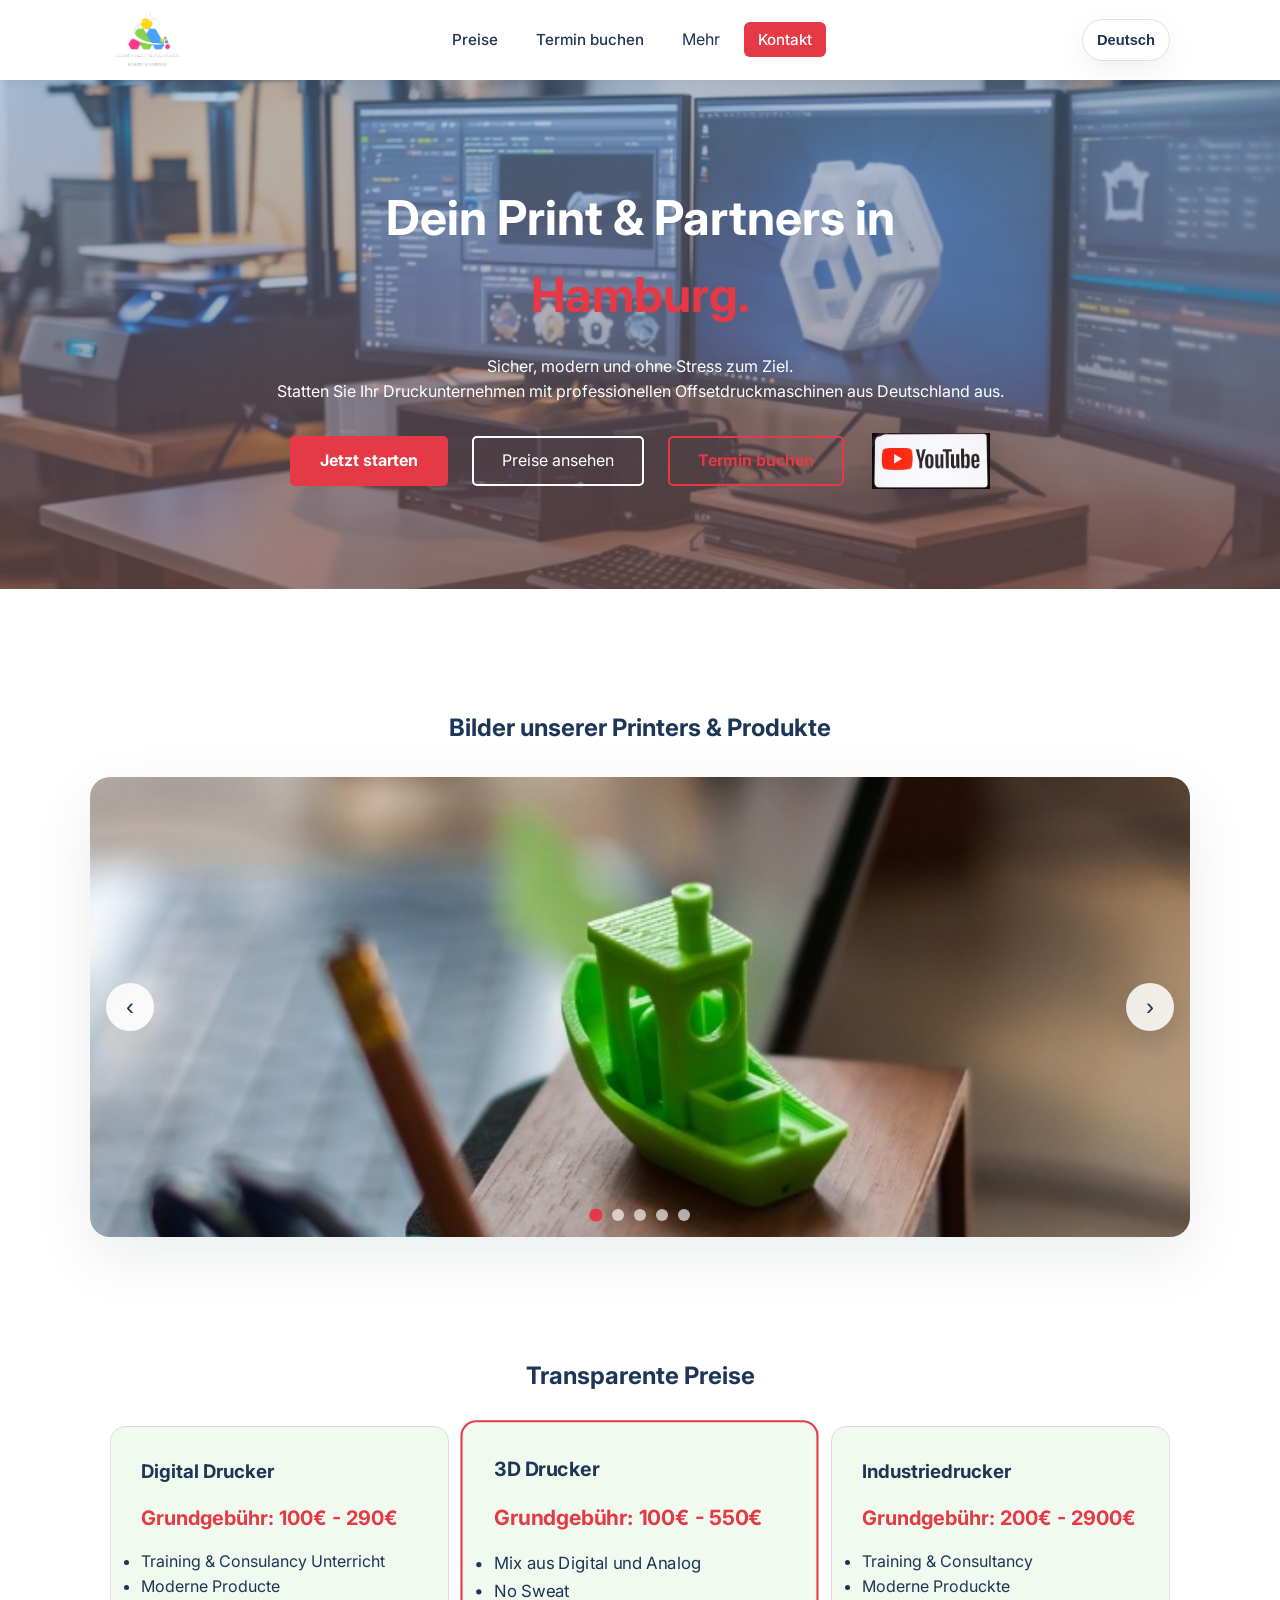
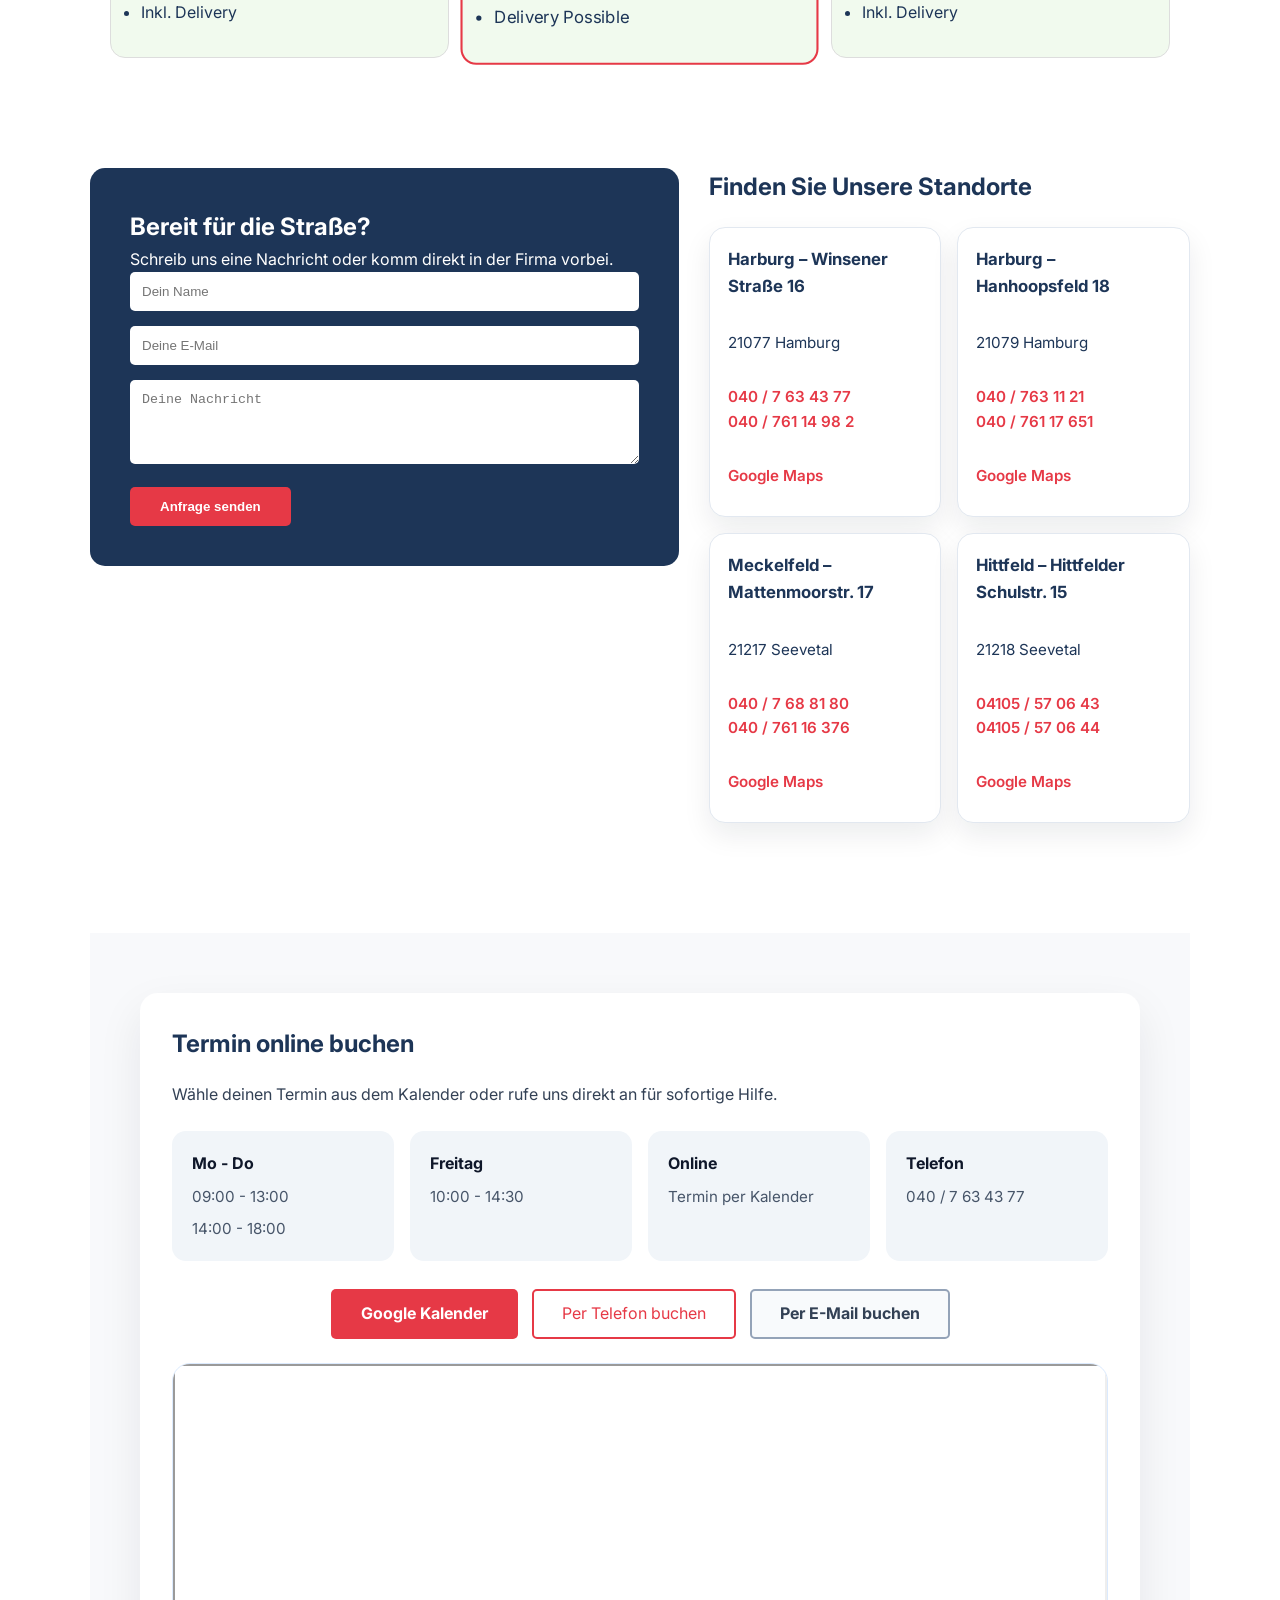
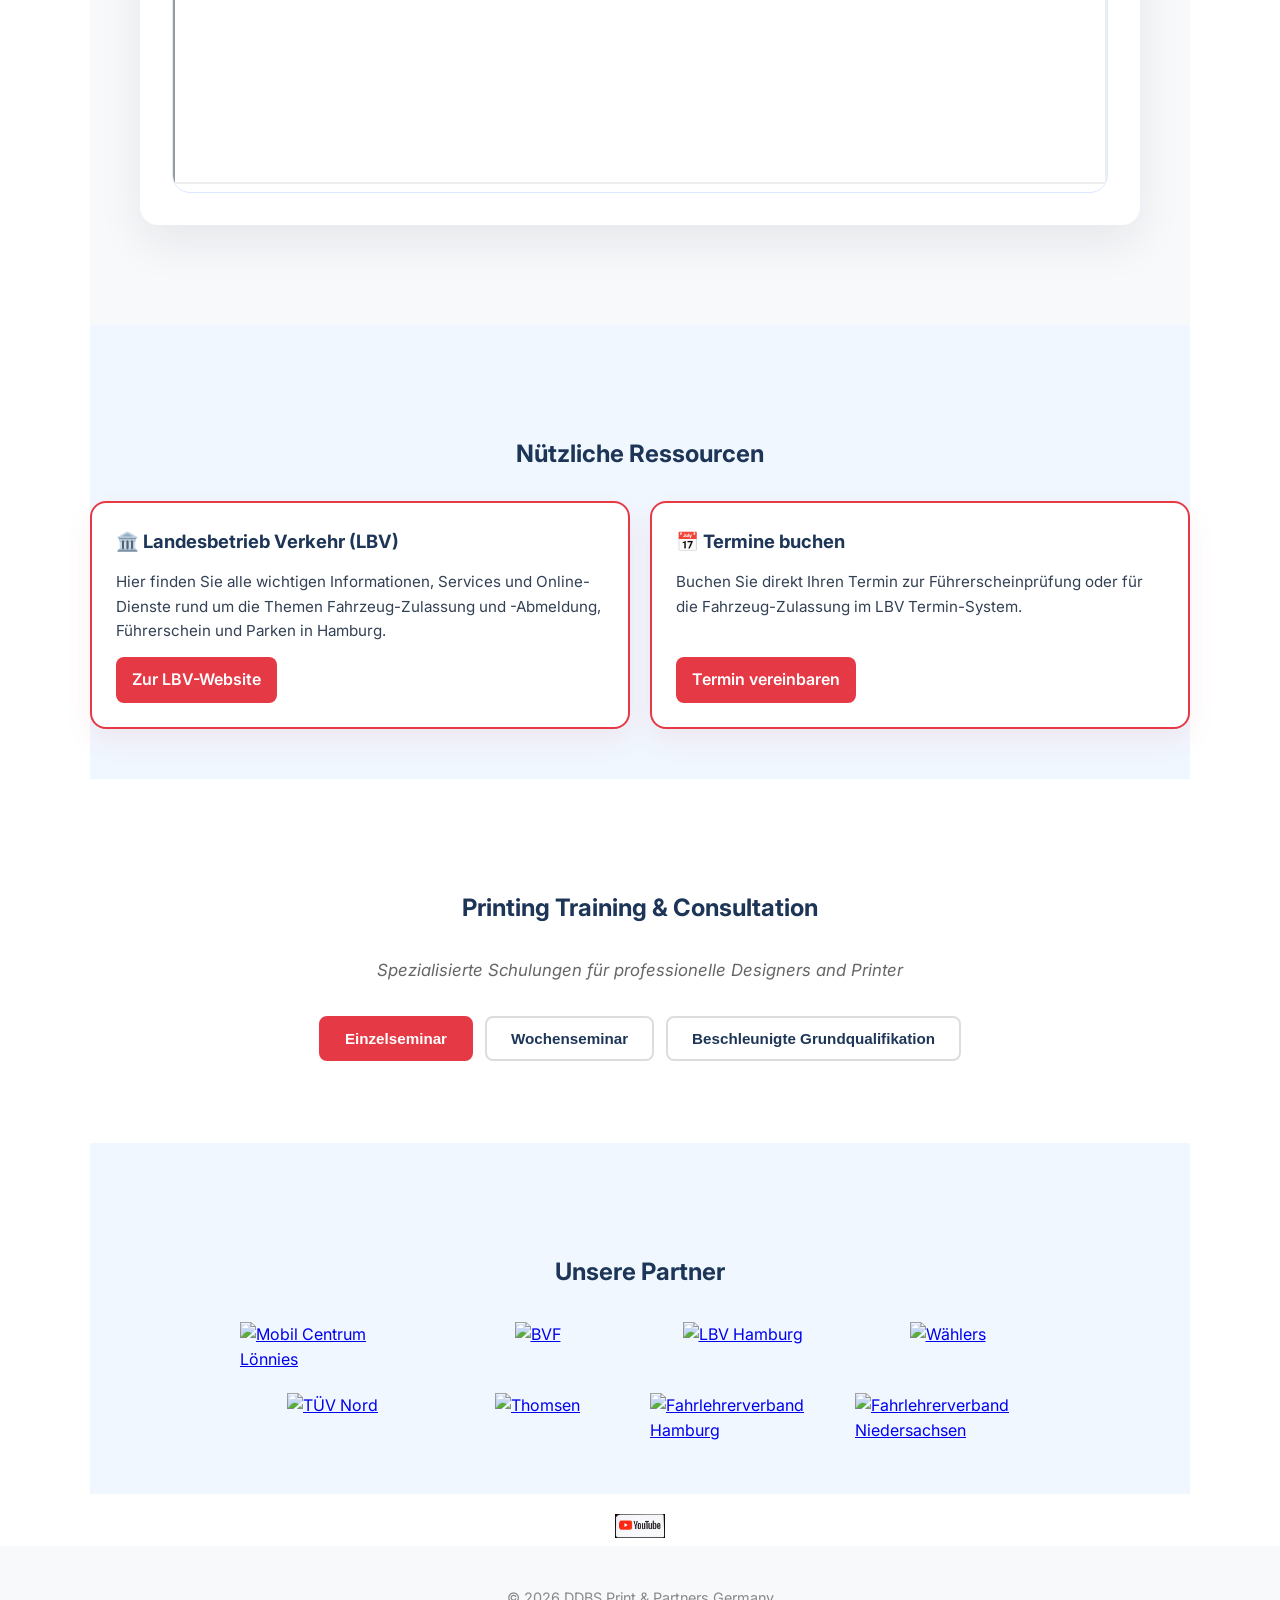
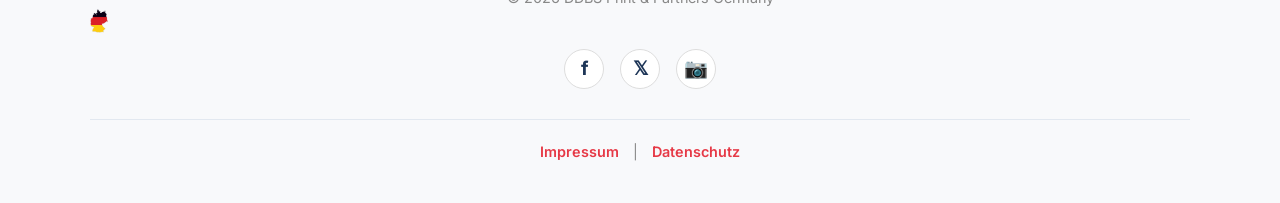
==== commit d620f262: "Update index.html" ====
--- a/index.html
+++ b/index.html
@@ -869,7 +869,7 @@
 
     <footer>
         <div class="footer-content">
-            <p>&copy; 2026 DDBS Print & Partners Germany <img src="deutschland.png"> </p>
+            <p>&copy; 2026 DDBS Print & Partners Germany <img src="deutschland.png" alt="Deutschland" class="review-logo-footer"> </p>
             <div class="social-links">
                 <a href="https://facebook.com" target="_blank" rel="noopener" aria-label="Facebook">
                     <span class="social-icon">f</span>
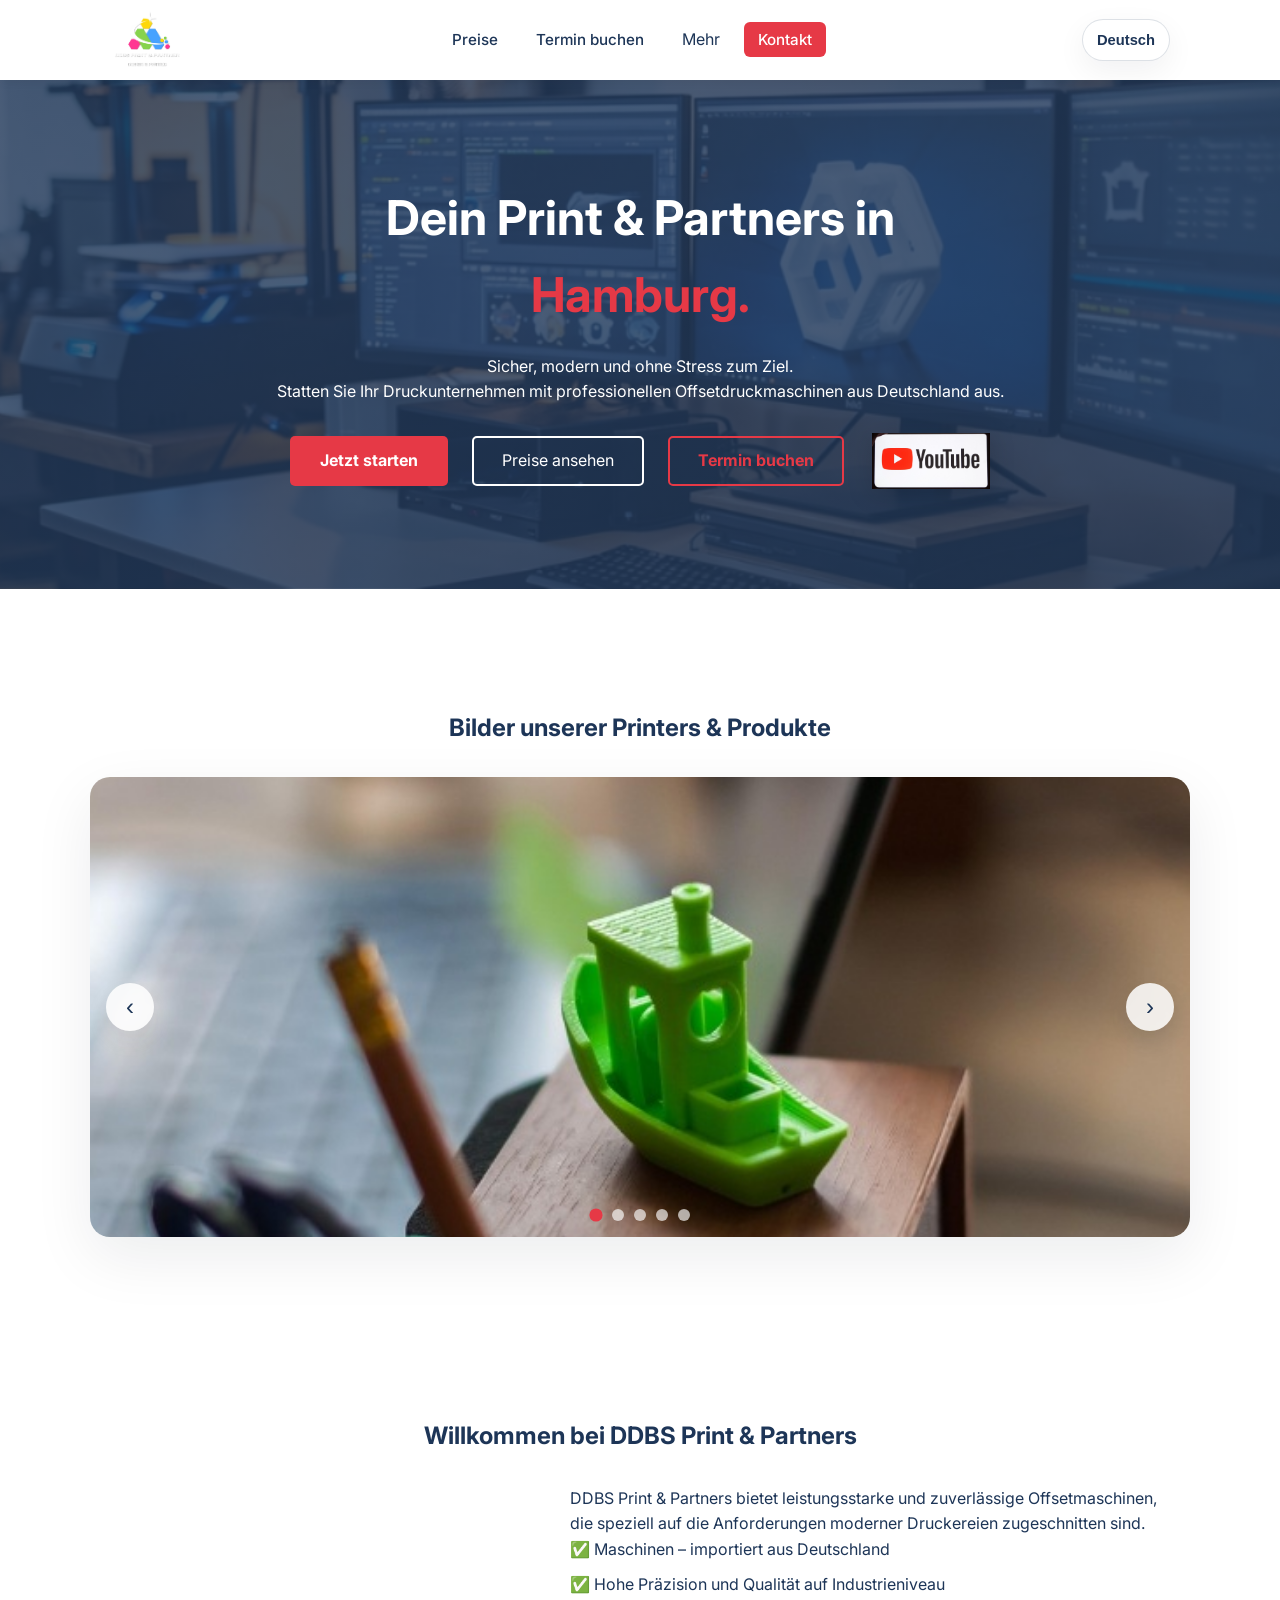
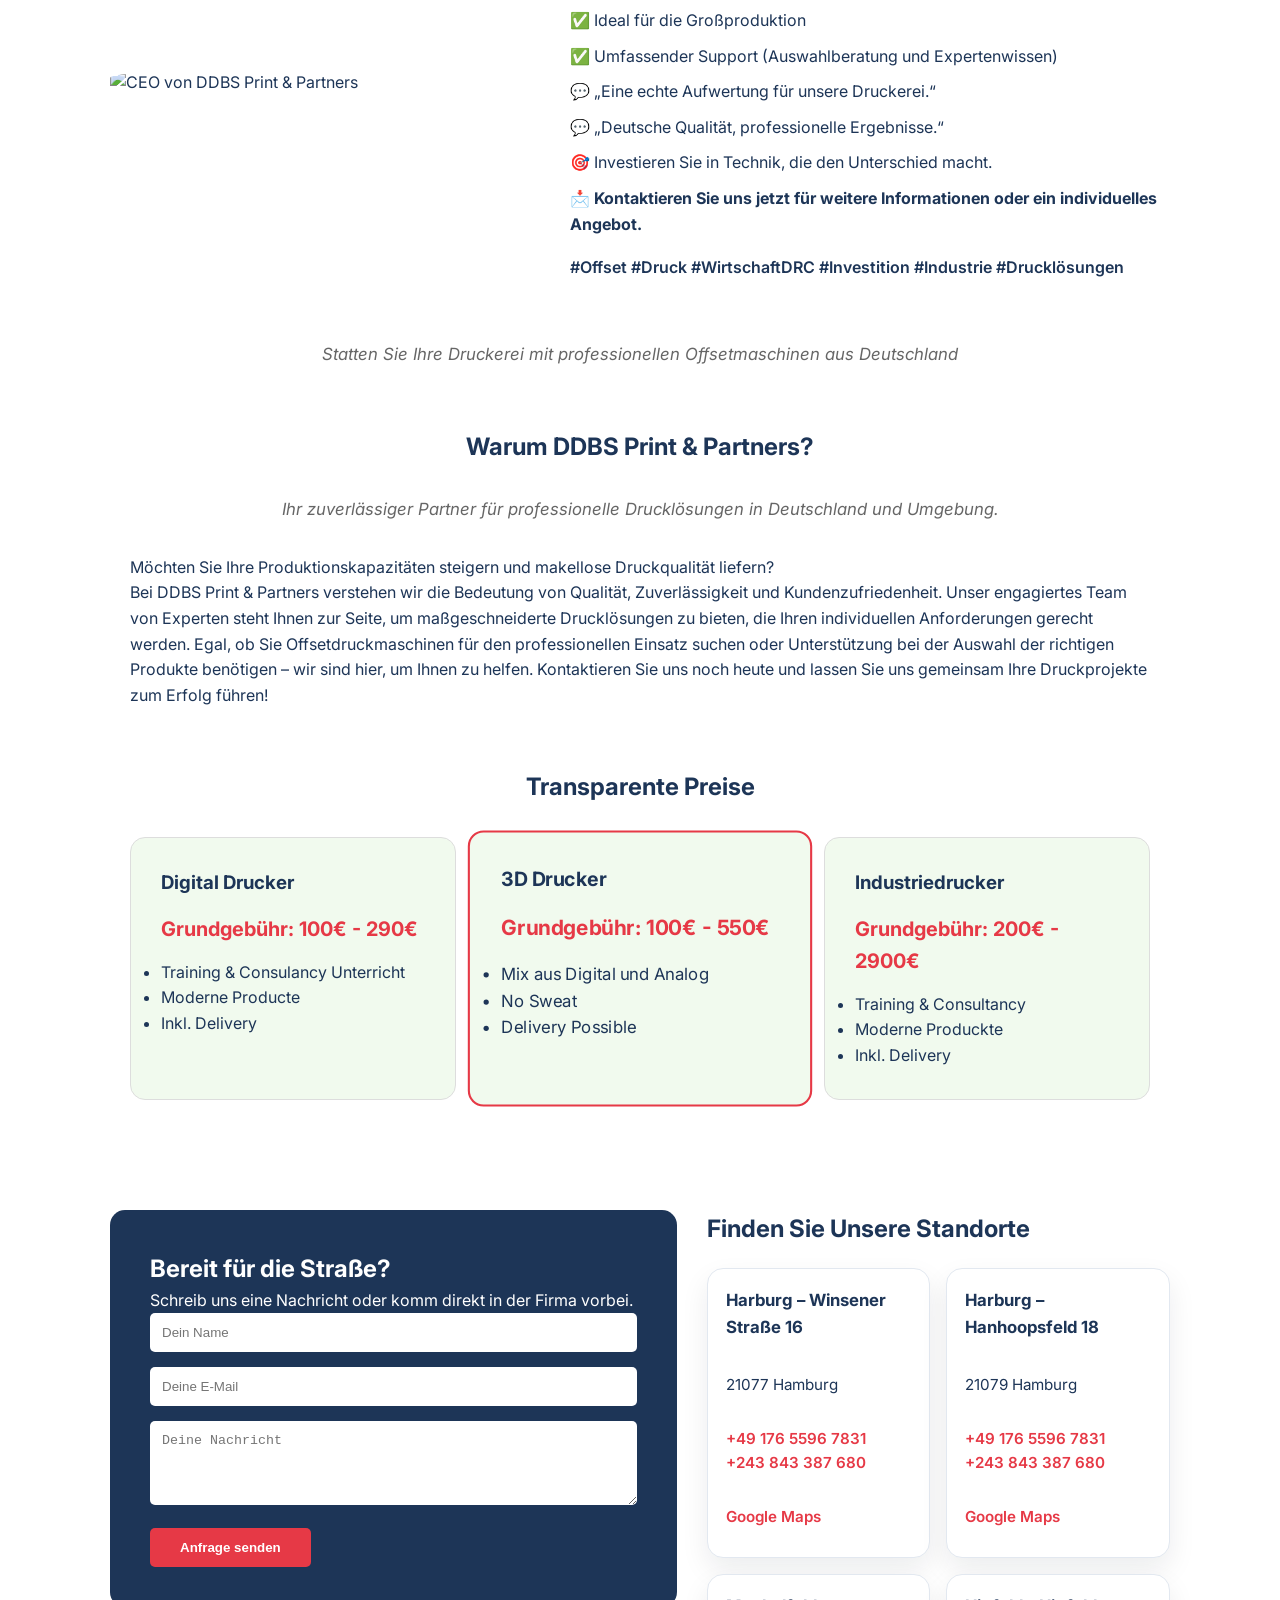
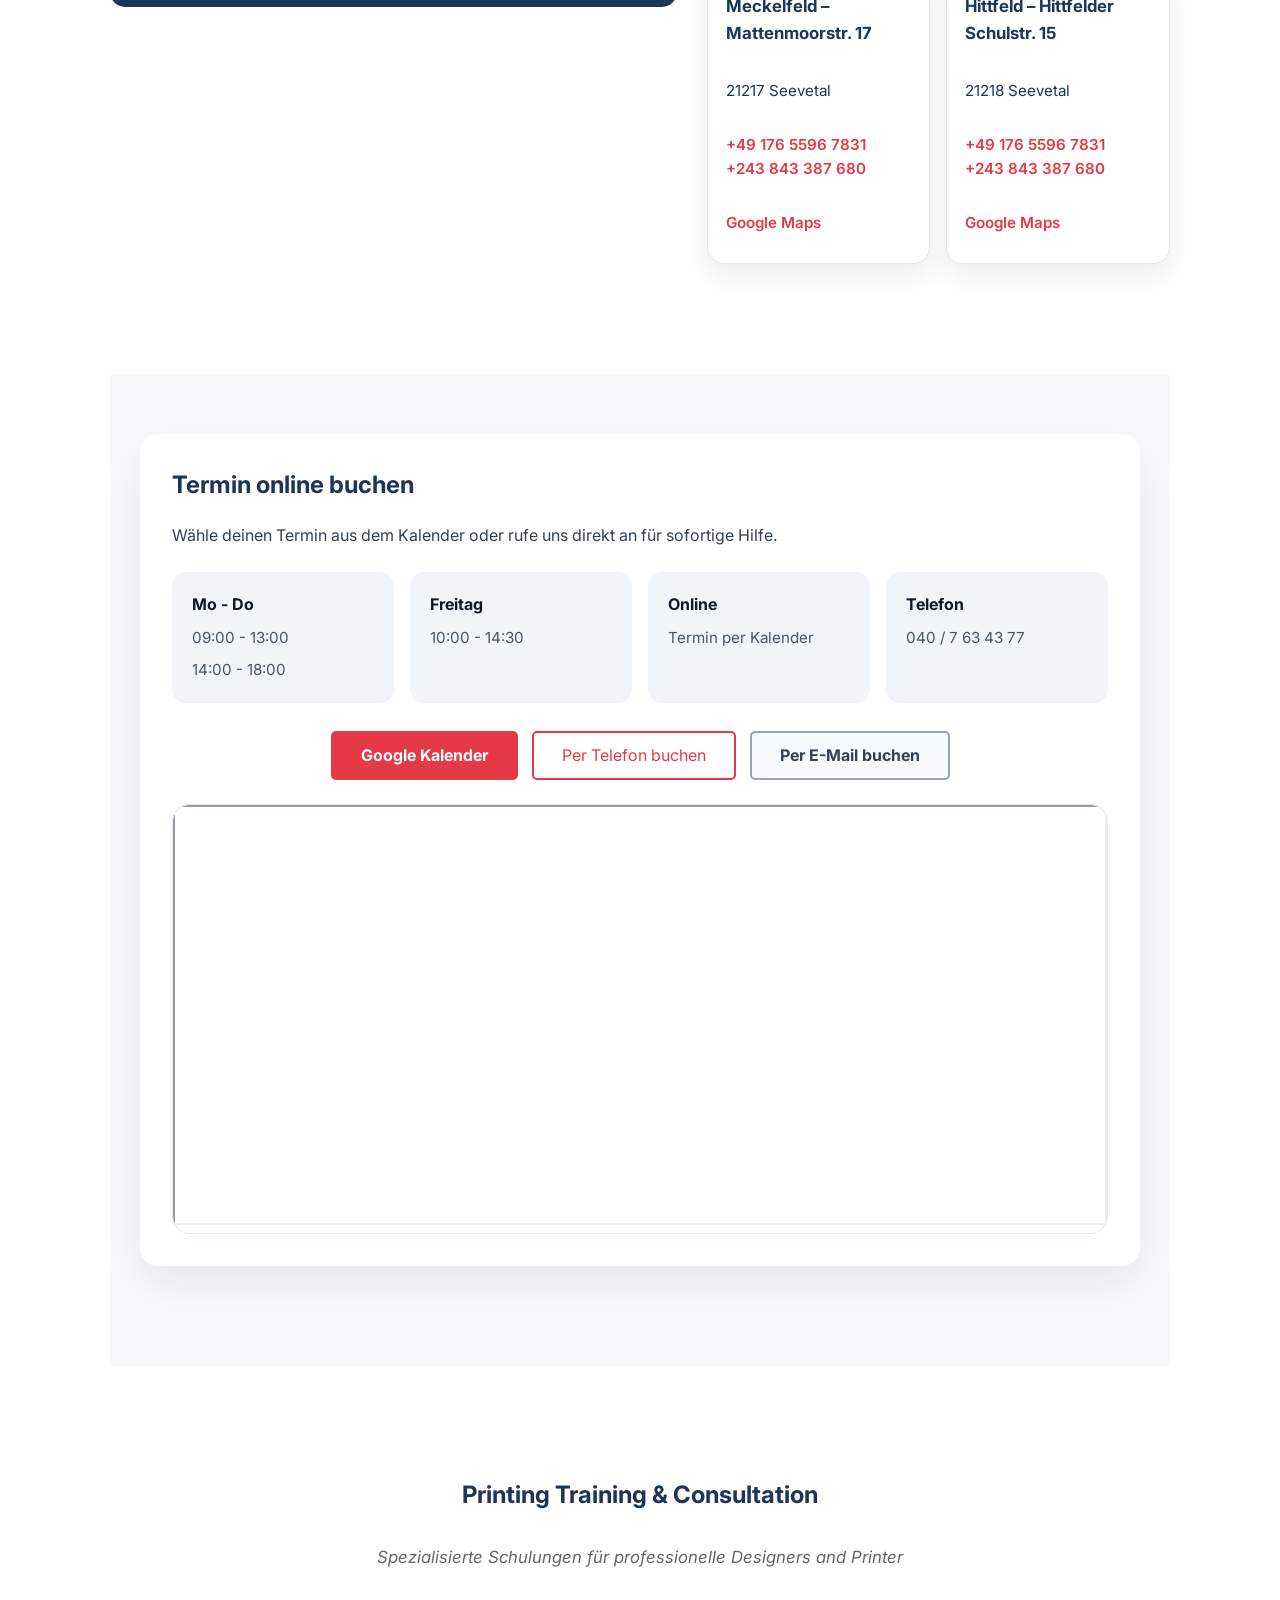
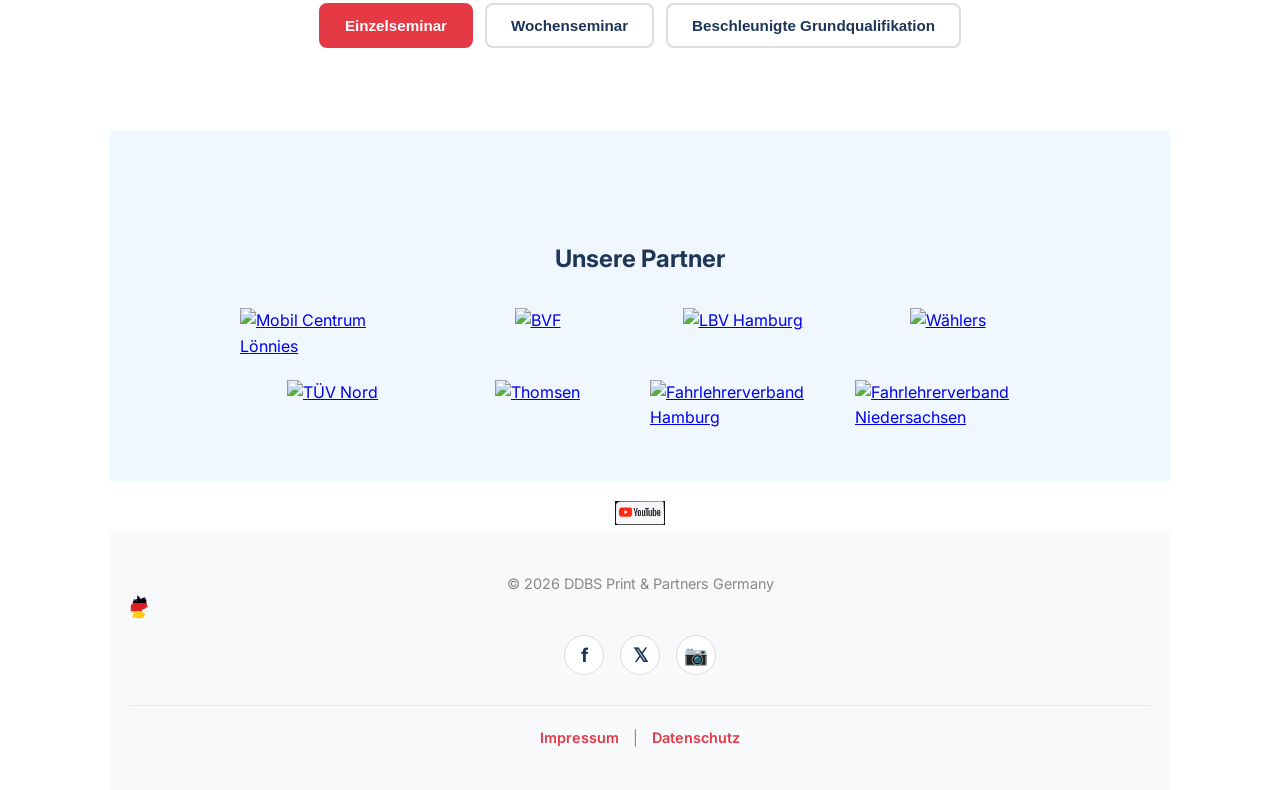
==== commit 8fcd0fb4: "Add files via upload" ====
--- a/index.html
+++ b/index.html
@@ -48,7 +48,7 @@
         </nav>
     </header>
 
-    <section class="hero" style="background-image: linear-gradient(rgba(78, 124, 177, 0.404), rgba(119, 77, 77, 0.603)), url('printer11.jpg');">
+    <section class="hero">
 
         <div class="container hero-content">
             <h1 id="hero-title">Dein Print & Partners in <br><span class="highlight">Hamburg.</span></h1>
@@ -95,7 +95,53 @@
         </div>
     </section>
 
-    <section id="prices" class="container">
+   <section id="ceo" class="container">
+  <h2 class="section-title" id="ceo-statement">
+    Willkommen bei DDBS Print & Partners
+  </h2>
+
+  <div class="ceo-grid">
+    <div class="ceo-image-container">
+      <img src="ceo.png" alt="CEO von DDBS Print & Partners" class="ceo-image">
+    </div>
+
+    <div class="ceo-card">
+      
+
+      <p class="ceo-description" id="ceo-description">
+        DDBS Print & Partners bietet leistungsstarke und zuverlässige Offsetmaschinen, die speziell auf die Anforderungen moderner Druckereien zugeschnitten sind.
+      </p>
+
+      <ul class="ceo-list">
+        <li>✅ Maschinen – importiert aus Deutschland</li>
+        <li>✅ Hohe Präzision und Qualität auf Industrieniveau</li>
+        <li>✅ Ideal für die Großproduktion</li>
+        <li>✅ Umfassender Support (Auswahlberatung und Expertenwissen)</li>
+        <li>💬 „Eine echte Aufwertung für unsere Druckerei.“</li>
+        <li>💬 „Deutsche Qualität, professionelle Ergebnisse.“</li>
+        <li>🎯 Investieren Sie in Technik, die den Unterschied macht.</li>
+        <li><strong>📩 Kontaktieren Sie uns jetzt für weitere Informationen oder ein individuelles Angebot.</strong></li>
+      </ul>
+
+      <p class="ceo-tags">
+        #Offset #Druck #WirtschaftDRC #Investition #Industrie #Drucklösungen
+      </p>
+    </div>
+  </div>
+</section>
+
+<section id="ceo-statement" class="container ceo-statement-section">
+      
+<p class="section-subtitle" id="ceo-statement-text">Statten Sie Ihre Druckerei mit professionellen Offsetmaschinen aus Deutschland</p>
+
+    <section id="ddbs" class="container">
+        <h2 class="section-title" id="ddbs-statement">Warum DDBS Print & Partners?</h2>
+            <p class="section-subtitle" id="ddbs-statement-text">Ihr zuverlässiger Partner für professionelle Drucklösungen in Deutschland und Umgebung.</p>
+            
+            <p class="ceo-message" id="ceo-message">Möchten Sie Ihre Produktionskapazitäten steigern und makellose Druckqualität liefern? </p>
+            <p class="ddbs-message" id="ddbs-message">Bei DDBS Print & Partners verstehen wir die Bedeutung von Qualität, Zuverlässigkeit und Kundenzufriedenheit. Unser engagiertes Team von Experten steht Ihnen zur Seite, um maßgeschneiderte Drucklösungen zu bieten, die Ihren individuellen Anforderungen gerecht werden. Egal, ob Sie Offsetdruckmaschinen für den professionellen Einsatz suchen oder Unterstützung bei der Auswahl der richtigen Produkte benötigen – wir sind hier, um Ihnen zu helfen. Kontaktieren Sie uns noch heute und lassen Sie uns gemeinsam Ihre Druckprojekte zum Erfolg führen!</p>
+    </section>
+    <section id="prices" class="container prices-section">
         <h2 class="section-title" id="prices-title">Transparente Preise</h2>
         <div class="price-grid">
             <div class="price-card">
@@ -148,8 +194,8 @@
                         <h3>Harburg – Winsener Straße 16</h3>
                         <p>21077 Hamburg</p>
                         <p>
-                            <a href="tel:+49407634377">040 / 7 63 43 77</a><br>
-                            <a href="tel:+494076114982">040 / 761 14 98 2</a>
+                            <a href="tel:+4917655967831">+49 176 5596 7831</a><br>
+                            <a href="tel:+243843387680">+243 843 387 680</a>
                         </p>
                         <p><a href="https://goo.gl/maps/PmH9TBtMqET2" target="_blank" rel="noopener">Google Maps</a></p>
                     </article>
@@ -157,8 +203,8 @@
                         <h3>Harburg – Hanhoopsfeld 18</h3>
                         <p>21079 Hamburg</p>
                         <p>
-                            <a href="tel:+49407631121">040 / 763 11 21</a><br>
-                            <a href="tel:+494076117651">040 / 761 17 651</a>
+                            <a href="tel:+4917655967831">+49 176 5596 7831</a><br>
+                            <a href="tel:+243843387680">+243 843 387 680</a>
                         </p>
                         <p><a href="https://www.google.de/maps/place/Hanhoopsfeld+18,+21079+Hamburg/" target="_blank" rel="noopener">Google Maps</a></p>
                     </article>
@@ -166,8 +212,8 @@
                         <h3>Meckelfeld – Mattenmoorstr. 17</h3>
                         <p>21217 Seevetal</p>
                         <p>
-                            <a href="tel:+49407688180">040 / 7 68 81 80</a><br>
-                            <a href="tel:+494076116376">040 / 761 16 376</a>
+                           <a href="tel:+4917655967831">+49 176 5596 7831</a><br>
+                           <a href="tel:+243843387680">+243 843 387 680</a>
                         </p>
                         <p><a href="https://goo.gl/maps/Z3eNVcnLSbE2" target="_blank" rel="noopener">Google Maps</a></p>
                     </article>
@@ -175,8 +221,8 @@
                         <h3>Hittfeld – Hittfelder Schulstr. 15</h3>
                         <p>21218 Seevetal</p>
                         <p>
-                            <a href="tel:+494105570643">04105 / 57 06 43</a><br>
-                            <a href="tel:+494105570644">04105 / 57 06 44</a>
+                            <a href="tel:+4917655967831">+49 176 5596 7831</a><br>
+                            <a href="tel:+243843387680">+243 843 387 680</a>
                         </p>
                         <p><a href="https://goo.gl/maps/Zb1f3E8UVsJ2" target="_blank" rel="noopener">Google Maps</a></p>
                     </article>
@@ -210,8 +256,8 @@
             </div>
             <div class="booking-actions">
                 <a href="https://calendar.google.com/calendar/u/0/r?cid=mycalmstudio%40gmail.com" class="btn-primary btn-booking" target="_blank" rel="noopener" id="booking-button">Google Kalender</a>
-                <a href="tel:+4917655967831" class="btn-secondary btn-booking" id="booking-phone">Per Telefon buchen</a>
-                <a href="mailto:dedekapiamba@yahoo.com" class="btn-tertiary btn-booking" id="booking-email">Per E-Mail buchen</a>
+                <a href="tel:+243843387680" class="btn-secondary btn-booking" id="booking-phone">Per Telefon buchen</a>
+                <a href="mailto:studiobundes@yahoo.de" class="btn-tertiary btn-booking" id="booking-email">Per E-Mail buchen</a>
             </div>
             <div class="calendar-embed">
                 <iframe src="https://calendar.google.com/calendar/embed?src=mycalmstudio%40gmail.com&ctz=Europe%2FBerlin" class="calendar-frame"></iframe>
@@ -225,7 +271,7 @@
             <span class="close">&times;</span>
             <h2>Harburg – Winsener Straße 16</h2>
             <p><strong class="modal-address">Adresse:</strong> Winsener Straße 16, 21077 Hamburg</p>
-            <p><strong class="modal-phone">Telefon:</strong> <a href="tel:+49407634377">040 / 7 63 43 77</a>, <a href="tel:+494076114982">040 / 761 14 98 2</a></p>
+            <p><strong class="modal-phone">Telefon:</strong> <a href="tel:+243843387680">+243 843 387 680</a>, <a href="tel:+4917655967831">+49 176 5596 7831</a></p>
             <p><strong class="modal-hours">Öffnungszeiten:</strong></p>
             <ul>
                 <li class="monday-thursday">Montag - Donnerstag: 09:00 - 13:00, 14:00 - 18:00</li>
@@ -244,7 +290,7 @@
             <span class="close">&times;</span>
             <h2>Harburg – Hanhoopsfeld 18</h2>
             <p><strong class="modal-address">Adresse:</strong> Hanhoopsfeld 18, 21079 Hamburg</p>
-            <p><strong class="modal-phone">Telefon:</strong> <a href="tel:+49407631121">040 / 763 11 21</a>, <a href="tel:+494076117651">040 / 761 17 651</a></p>
+            <p><strong class="modal-phone">Telefon:</strong> <a href="tel:+243843387680">+243 843 387 680</a>, <a href="tel:+4917655967831">+49 176 5596 7831</a></p>
             <p><strong class="modal-hours">Öffnungszeiten:</strong></p>
             <ul>
                 <li class="monday-thursday">Montag - Donnerstag: 09:00 - 13:00, 14:00 - 18:00</li>
@@ -263,7 +309,7 @@
             <span class="close">&times;</span>
             <h2>Meckelfeld – Mattenmoorstr. 17</h2>
             <p><strong class="modal-address">Adresse:</strong> Mattenmoorstr. 17, 21217 Seevetal</p>
-            <p><strong class="modal-phone">Telefon:</strong> <a href="tel:+49407688180">040 / 7 68 81 80</a>, <a href="tel:+494076116376">040 / 761 16 376</a></p>
+            <p><strong class="modal-phone">Telefon:</strong> <a href="tel:+243843387680">+243 843 387 680</a>, <a href="tel:+4917655967831">+49 176 5596 7831</a></p>
             <p><strong class="modal-hours">Öffnungszeiten:</strong></p>
             <ul>
                 <li class="monday-thursday">Montag - Donnerstag: 09:00 - 13:00, 14:00 - 18:00</li>
@@ -282,7 +328,7 @@
             <span class="close">&times;</span>
             <h2>Hittfeld – Hittfelder Schulstr. 15</h2>
             <p><strong class="modal-address">Adresse:</strong> Hittfelder Schulstr. 15, 21218 Seevetal</p>
-            <p><strong class="modal-phone">Telefon:</strong> <a href="tel:+494105570643">04105 / 57 06 43</a>, <a href="tel:+494105570644">04105 / 57 06 44</a></p>
+            <p><strong class="modal-phone">Telefon:</strong> <a href="tel:+243843387680">+243 843 387 680</a>, <a href="tel:+4917655967831">+49 176 5596 7831</a></p>
             <p><strong class="modal-hours">Öffnungszeiten:</strong></p>
             <ul>
                 <li class="monday-thursday">Montag - Donnerstag: 09:00 - 13:00, 14:00 - 18:00</li>
@@ -296,6 +342,7 @@
         </div>
     </div>
 
+<!--
     <section id="resources" class="container resources-section">
         <h2 class="section-title" id="resources-title">Nützliche Ressourcen</h2>
         <div class="resources-grid">
@@ -311,6 +358,7 @@
             </article>
         </div>
     </section>
+-->
 
     <section id="professional-training" class="container professional-training-section">
         <h2 class="section-title" id="professional-training-title">Printing Training & Consultation</h2>
@@ -1071,4 +1119,4 @@
     </script>
     <script src="translate.js"></script>
 </body>
-</html>
+</html>
--- a/style.css
+++ b/style.css
@@ -279,12 +279,12 @@
     transition: background-color 0.2s ease, color 0.2s ease;
 }
 
-.language-selector-item:hover,
-.language-selector-item:focus,
-.language-selector-item.active {
-    background-color: rgba(230, 57, 70, 0.08);
-    color: var(--primary-color);
-}
+.language-selector-item:hover,
+.language-selector-item:focus,
+.language-selector-item.active {
+    background-color: rgba(230, 57, 70, 0.08);
+    color: var(--primary-color);
+}
 
 .google-translate-element .goog-te-combo {
     min-width: 100%;
@@ -563,7 +563,7 @@
 .hero {
     padding: 100px 0;
     background: linear-gradient(rgba(29, 53, 87, 0.8), rgba(29, 53, 87, 0.8)), 
-                url('https://images.unsplash.com/photo-1541899481282-d53bffe3c35d?auto=format&fit=crop&w=1200&q=80');
+                url('printer11.jpg');
     background-size: cover;
     background-position: center;
     color: var(--white);
@@ -774,6 +774,77 @@
     color: white;
 }
 
+#ceo {
+  padding: 60px 20px;
+}
+
+.ceo-grid {
+  display: grid;
+  grid-template-columns: minmax(260px, 420px) 1fr;
+  gap: 40px;
+  align-items: center;
+}
+
+.ceo-image-container {
+  width: 100%;
+}
+
+.ceo-image {
+  width: 100%;
+  height: auto;
+  max-height: 520px;
+  object-fit: cover;
+  border-radius: 30%;
+  display: block;
+}
+
+.ceo-card {
+  width: 100%;
+}
+
+.ceo-list {
+  padding-left: 0;
+  list-style: none;
+}
+
+.ceo-list li {
+  margin-bottom: 10px;
+}
+
+.ceo-tags {
+  margin-top: 18px;
+  font-weight: 600;
+}
+
+/* Tablet and mobile */
+@media (max-width: 768px) {
+  .ceo-grid {
+    grid-template-columns: 1fr;
+    gap: 28px;
+  }
+
+  .ceo-image {
+    max-width: 360px;
+    margin: 0 auto;
+  }
+
+  .ceo-card {
+    text-align: left;
+  }
+}
+
+/* Small phones */
+@media (max-width: 480px) {
+  #ceo {
+    padding: 40px 16px;
+  }
+
+  .ceo-image {
+    max-width: 280px;
+  }
+}
+
+
 /* Price Cards */
 .section-title { text-align: center; margin: 60px 0 30px; }
 
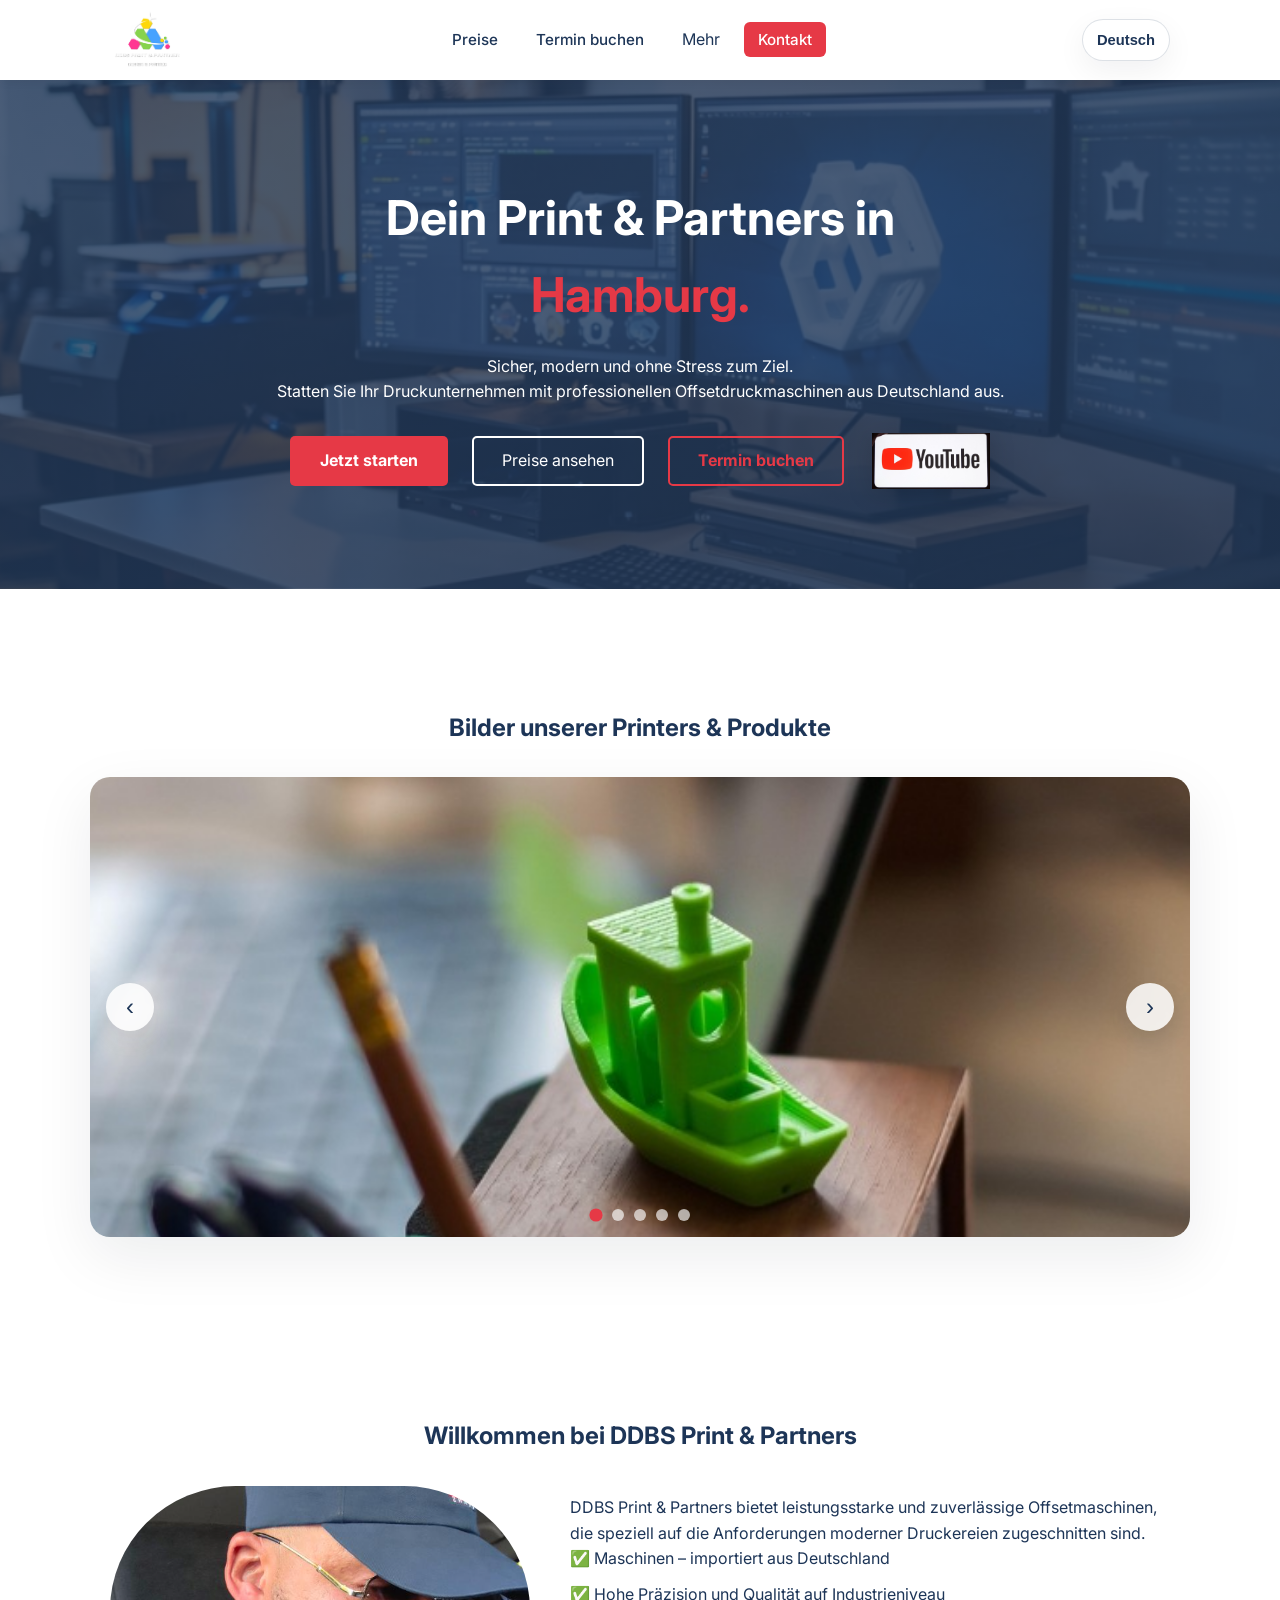
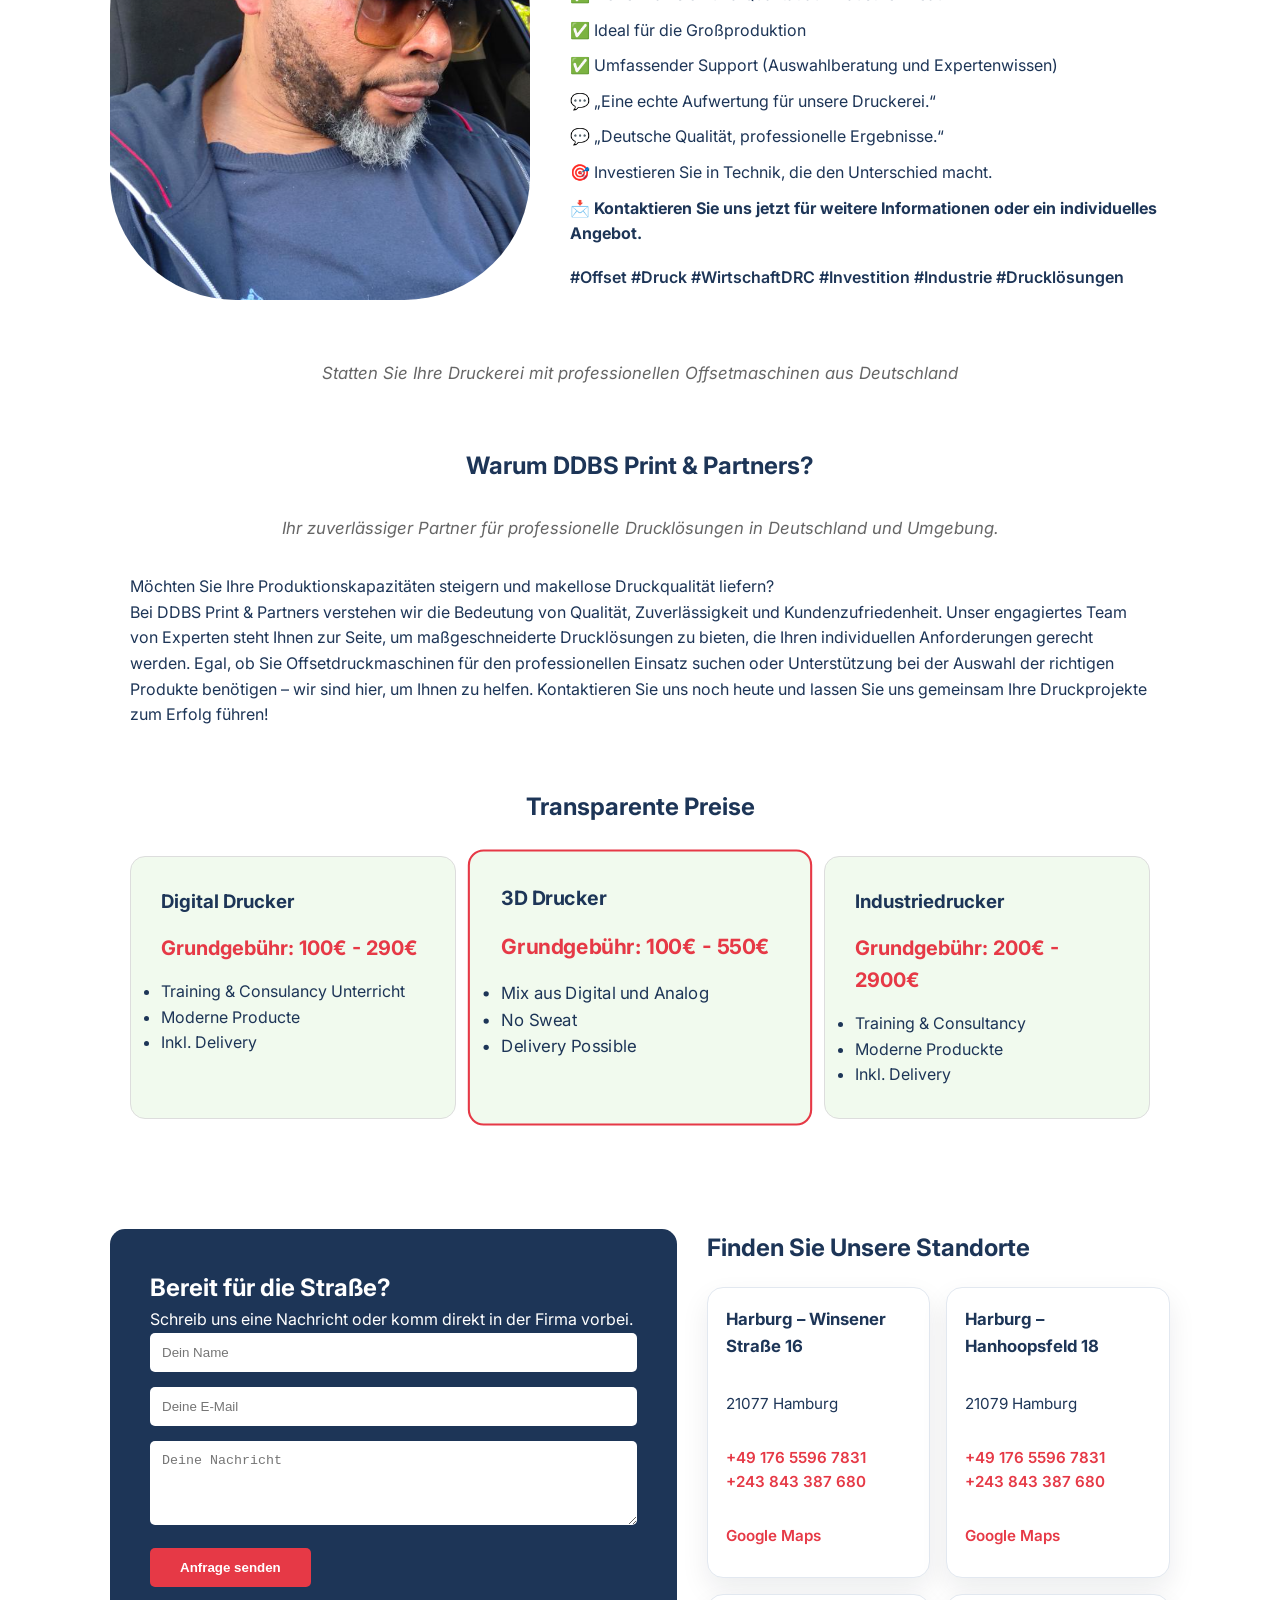
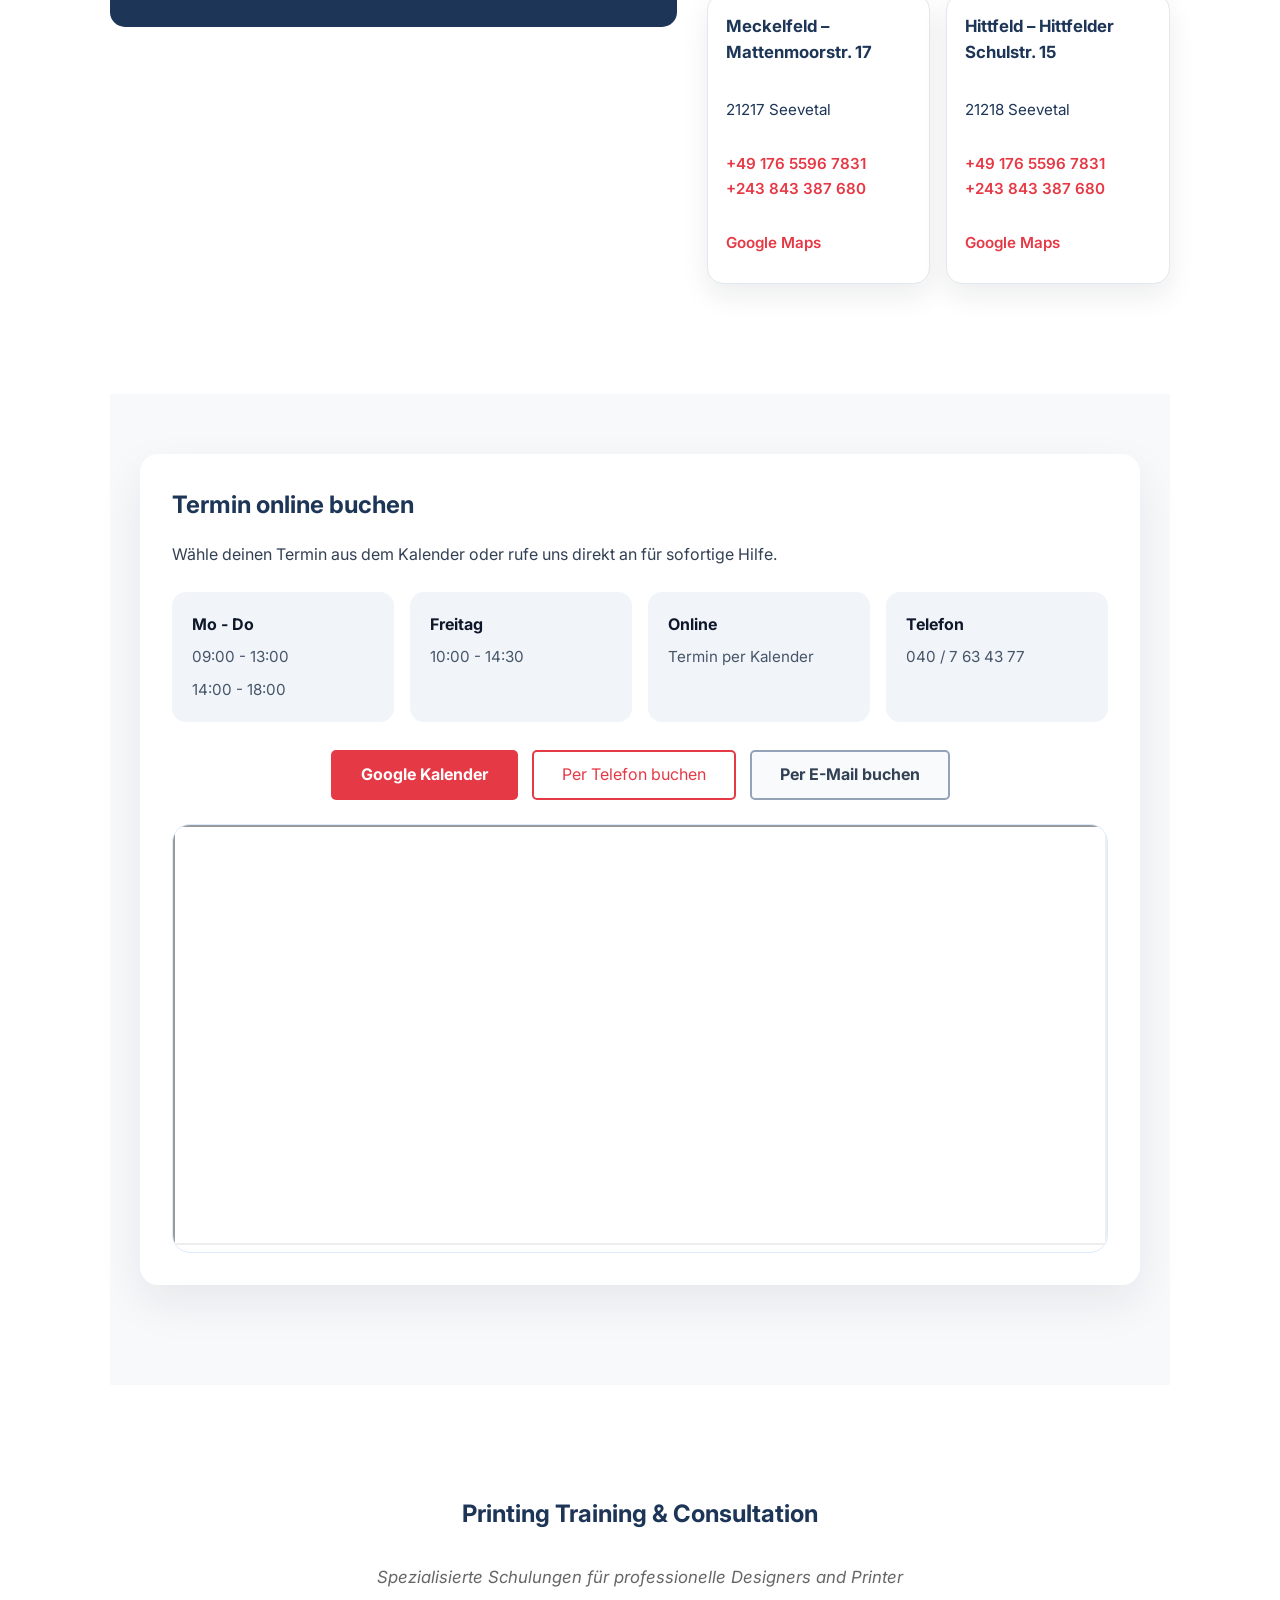
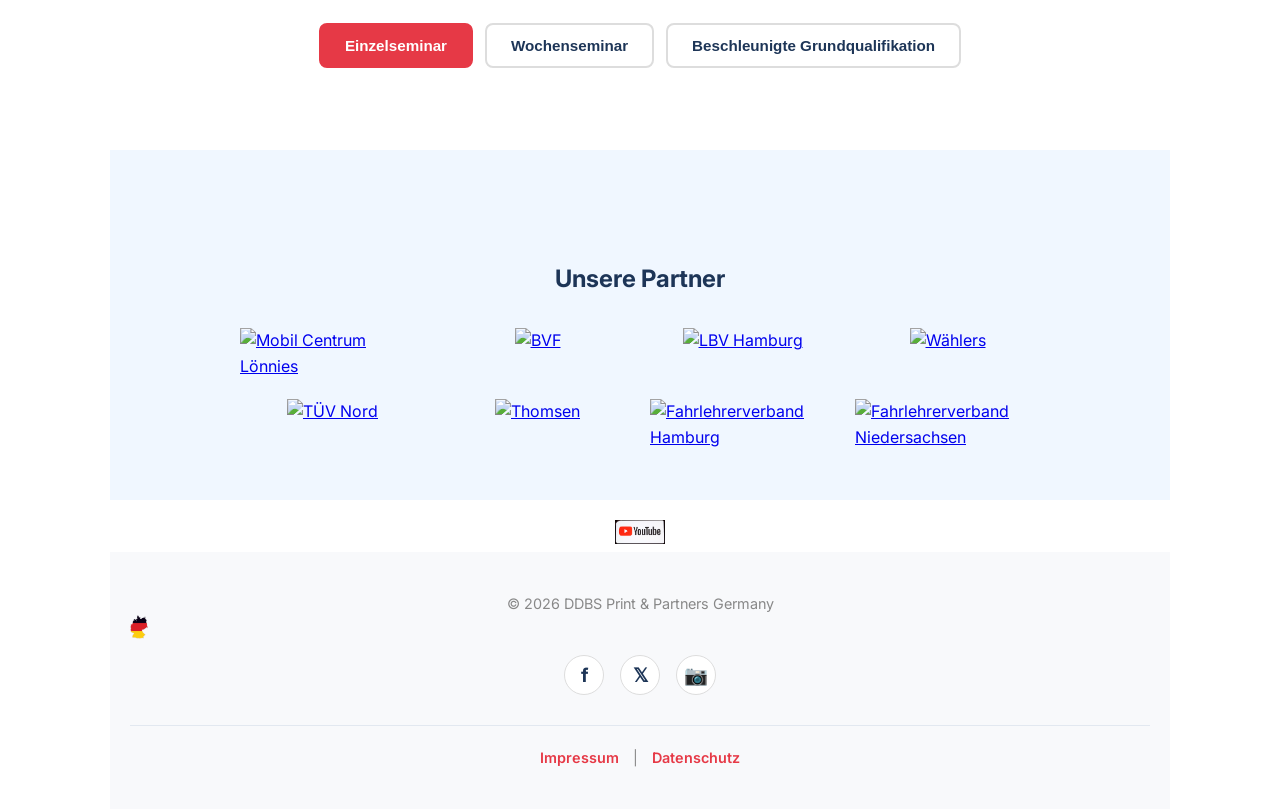
==== commit 4bf6527f: "Update index.html" ====
--- a/index.html
+++ b/index.html
@@ -29,7 +29,7 @@
                         <li class="nav-item dropdown">
                             <button class="dropbtn" id="nav-more" type="button" aria-haspopup="true" aria-expanded="false">Mehr</button>
                             <ul class="dropdown-menu" aria-label="Weitere Navigation">
-                                <li><a href="DDSinfo.html" id="nav-license">DDBS info</a></li>
+                                <li><a href="DDBSinfo.html" id="nav-license">DDBS info</a></li>
                                 <li><a href="#resources" id="nav-resources">Ressourcen</a></li>
                                 <li><a href="#professional-training" id="nav-training">Weiterbildung</a></li>
                                 <li><a href="#handicap" id="nav-handicap">Handicap</a></li>
@@ -1119,4 +1119,4 @@
     </script>
     <script src="translate.js"></script>
 </body>
-</html>+</html>
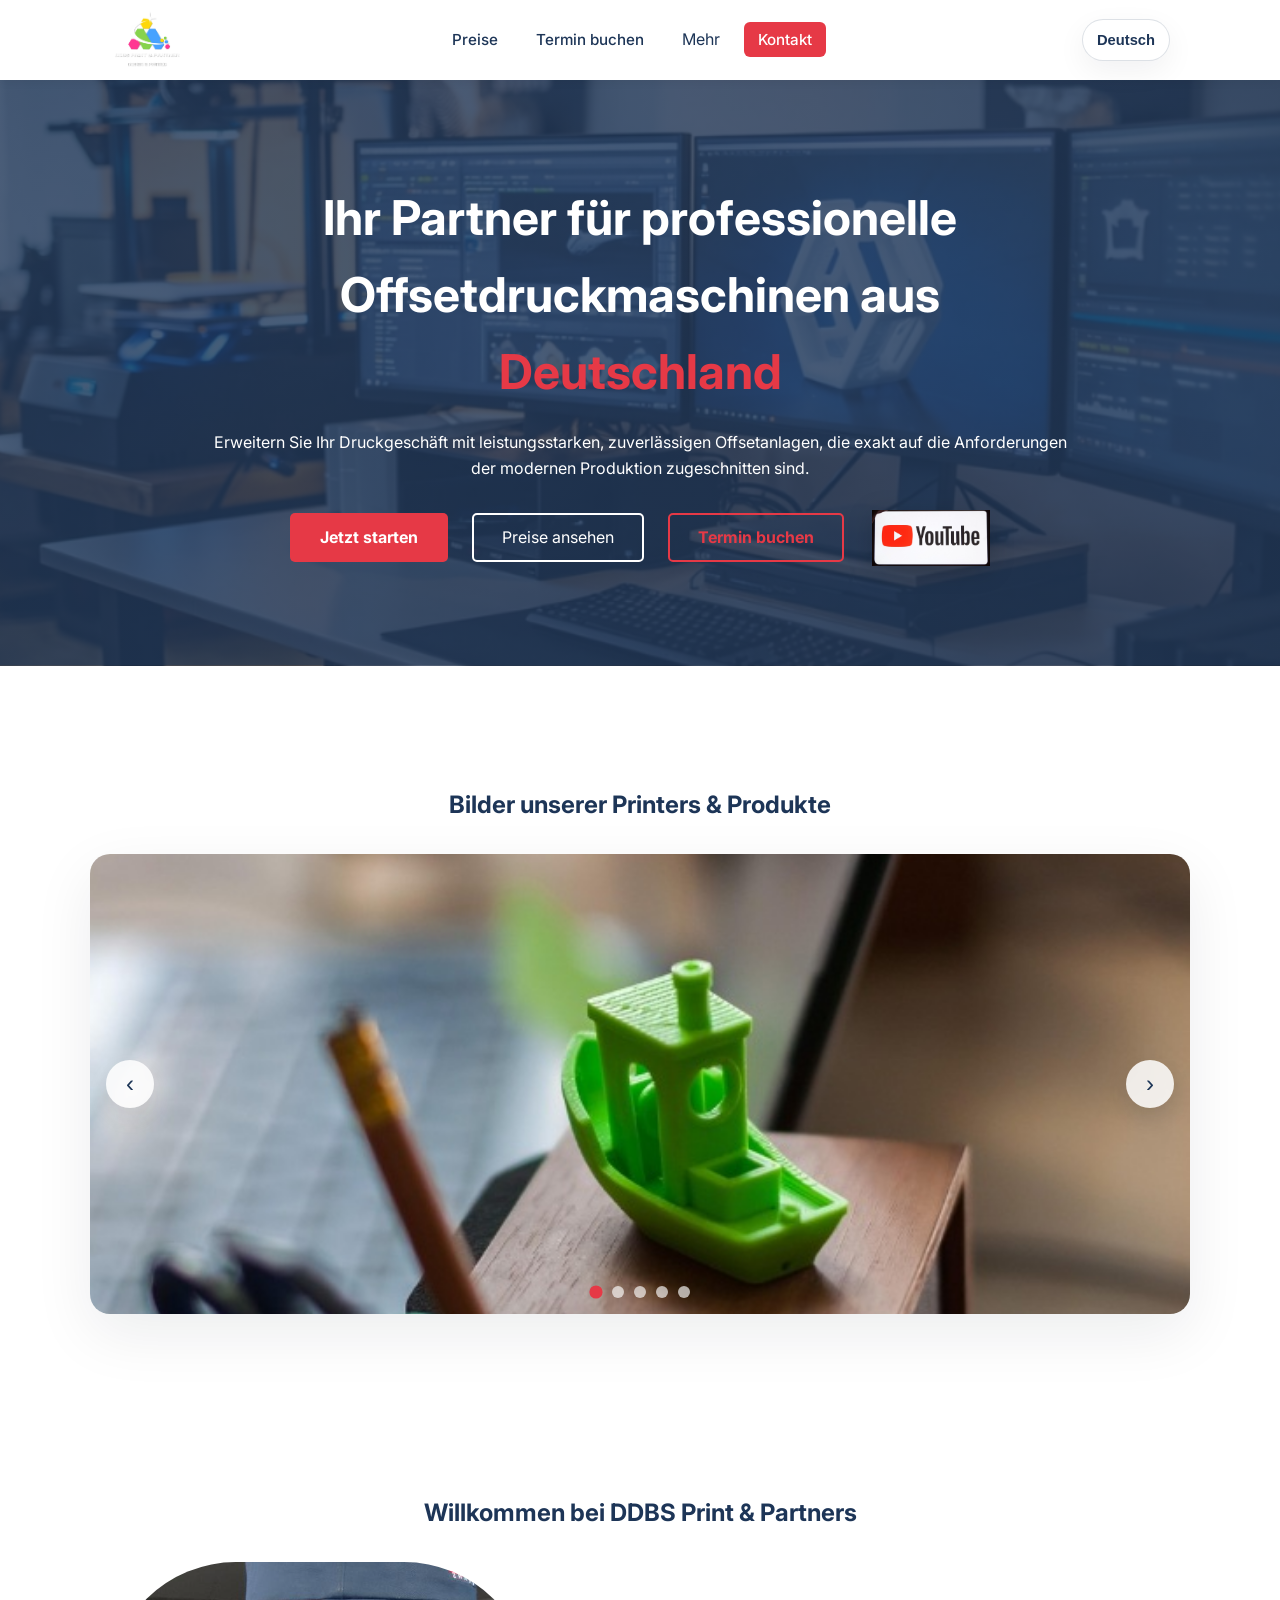
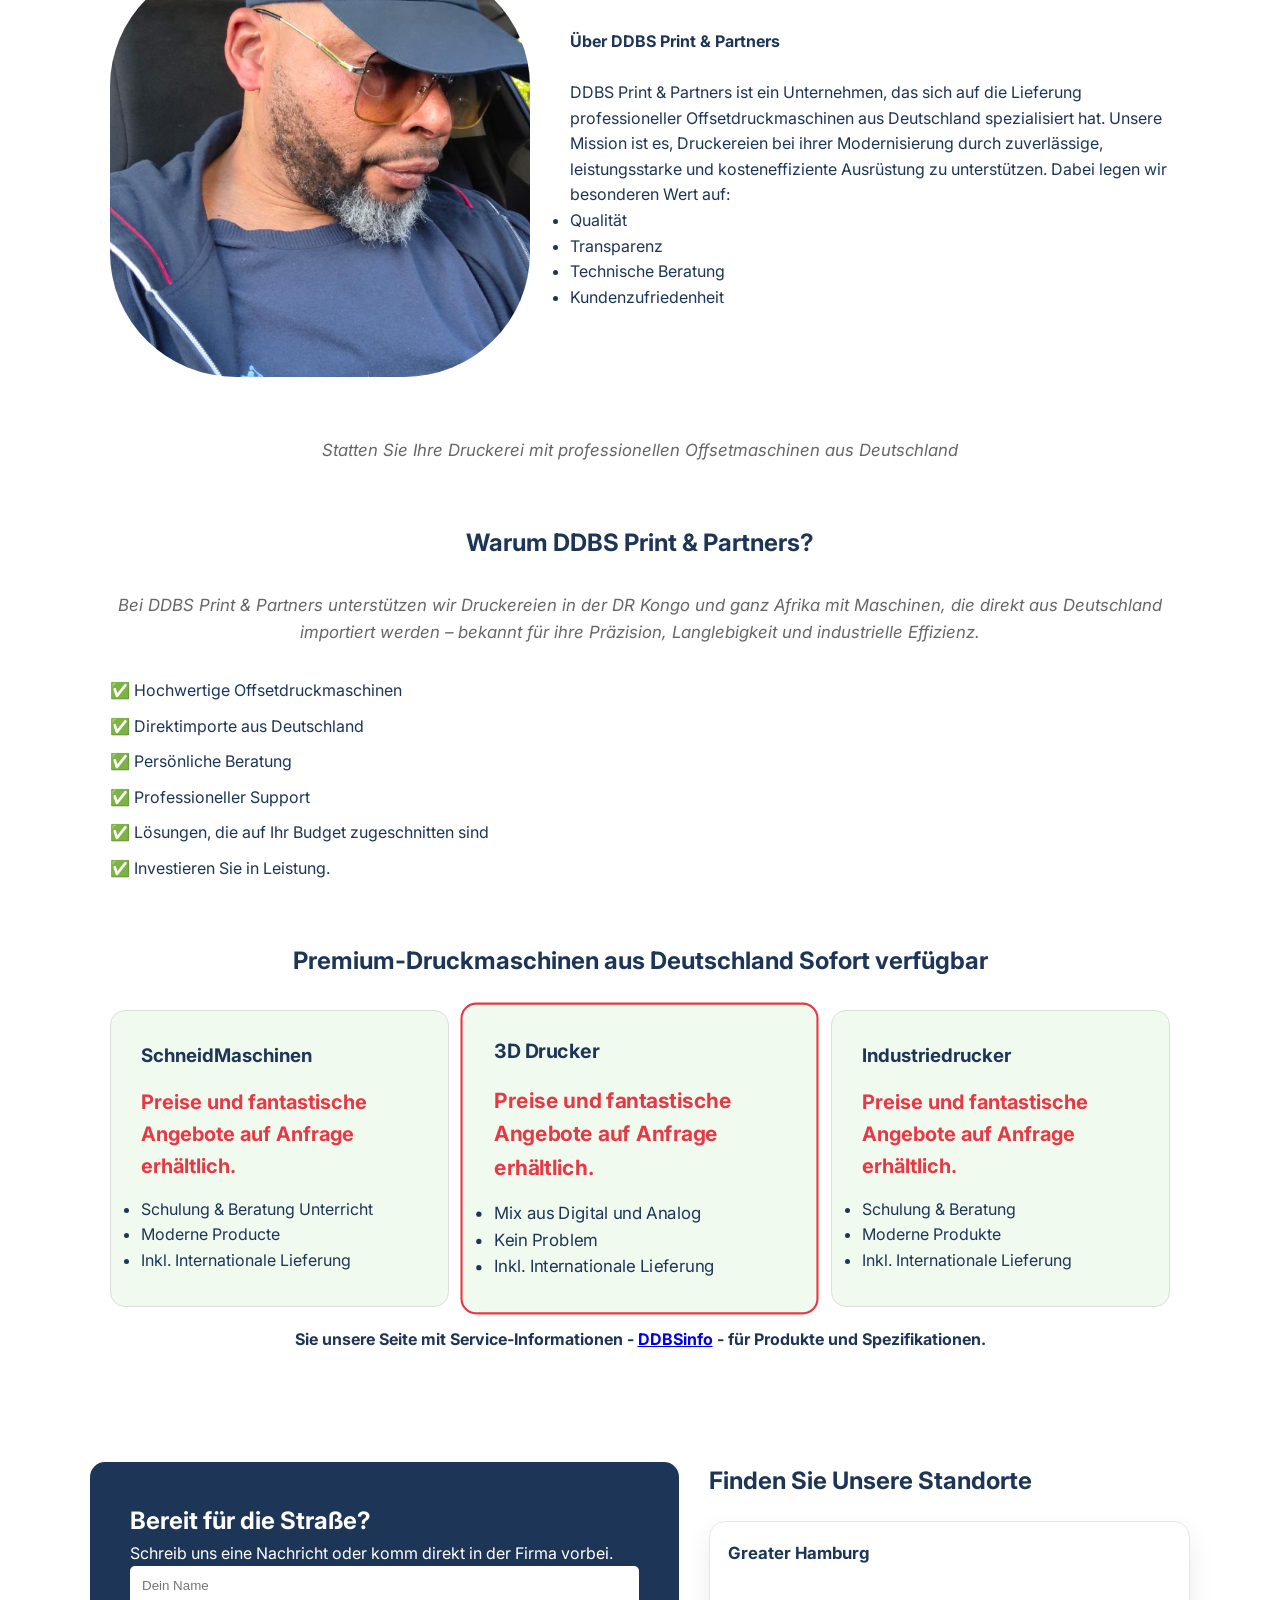
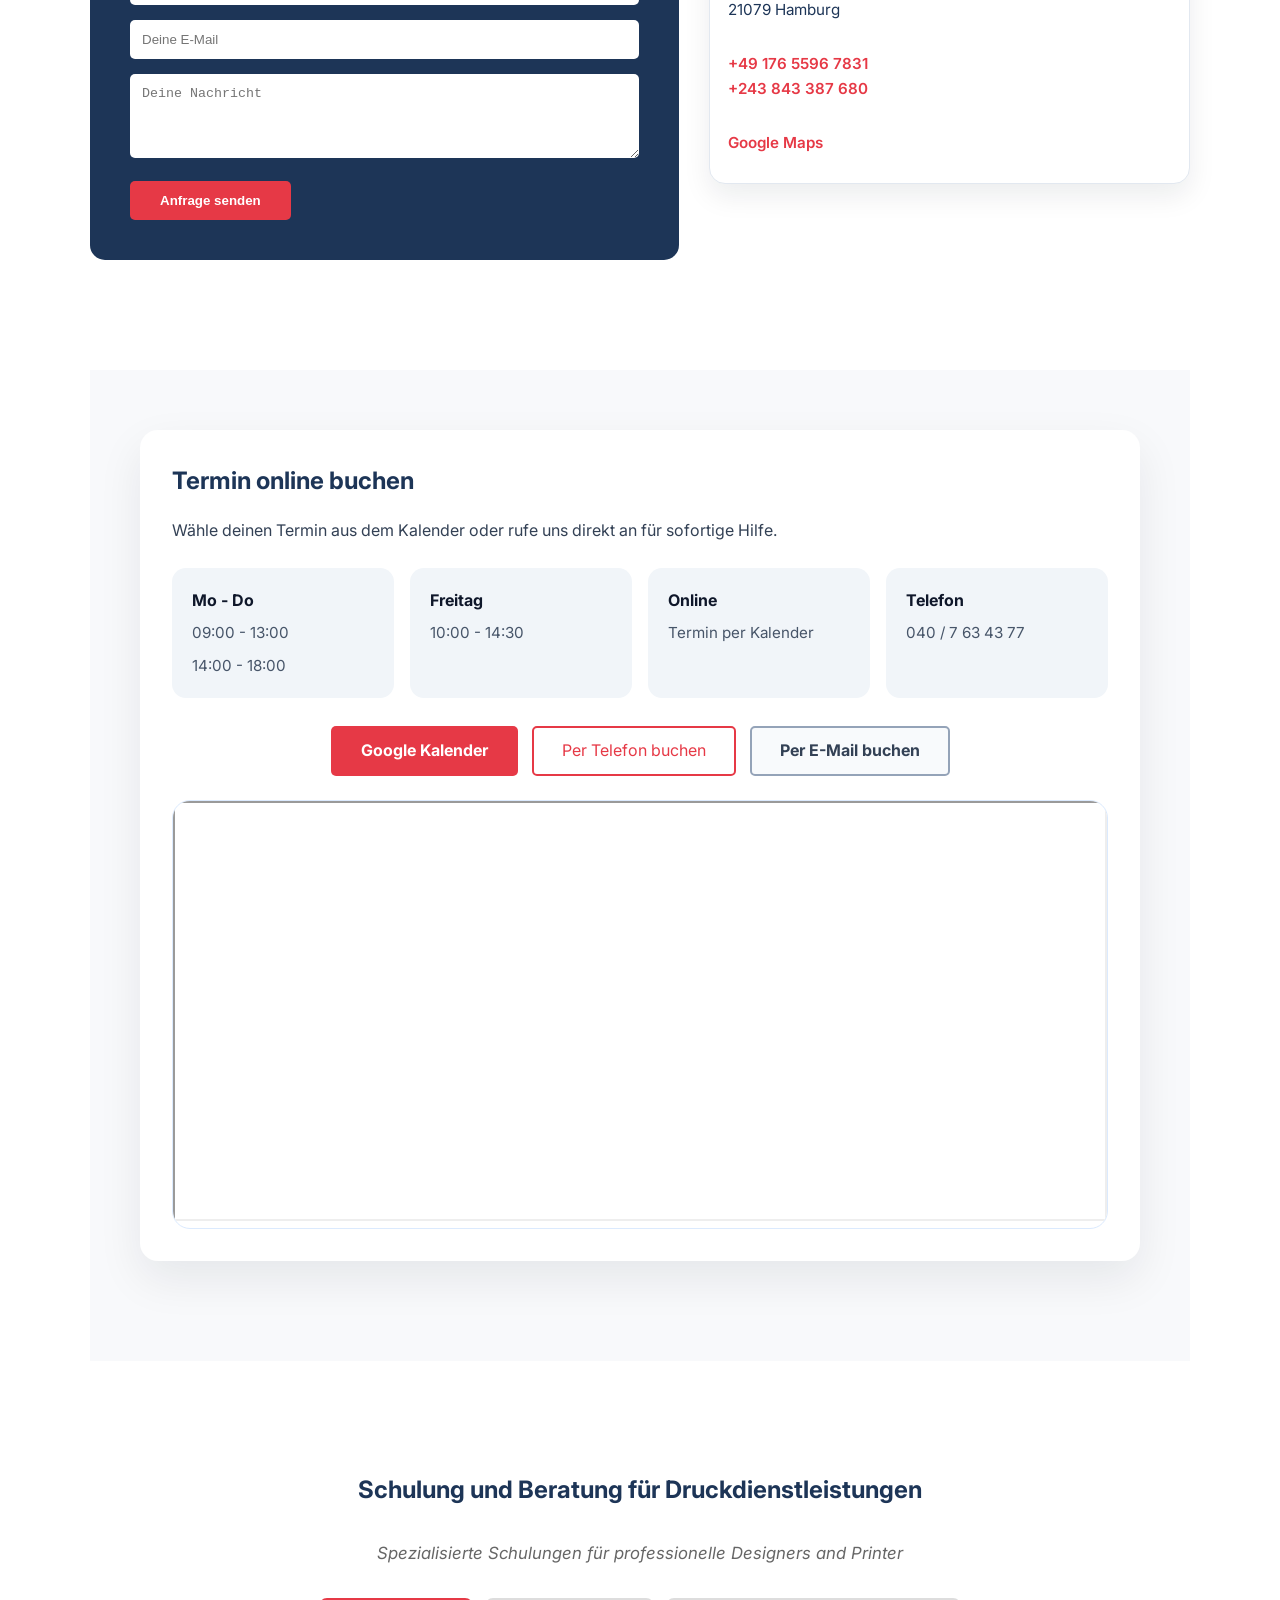
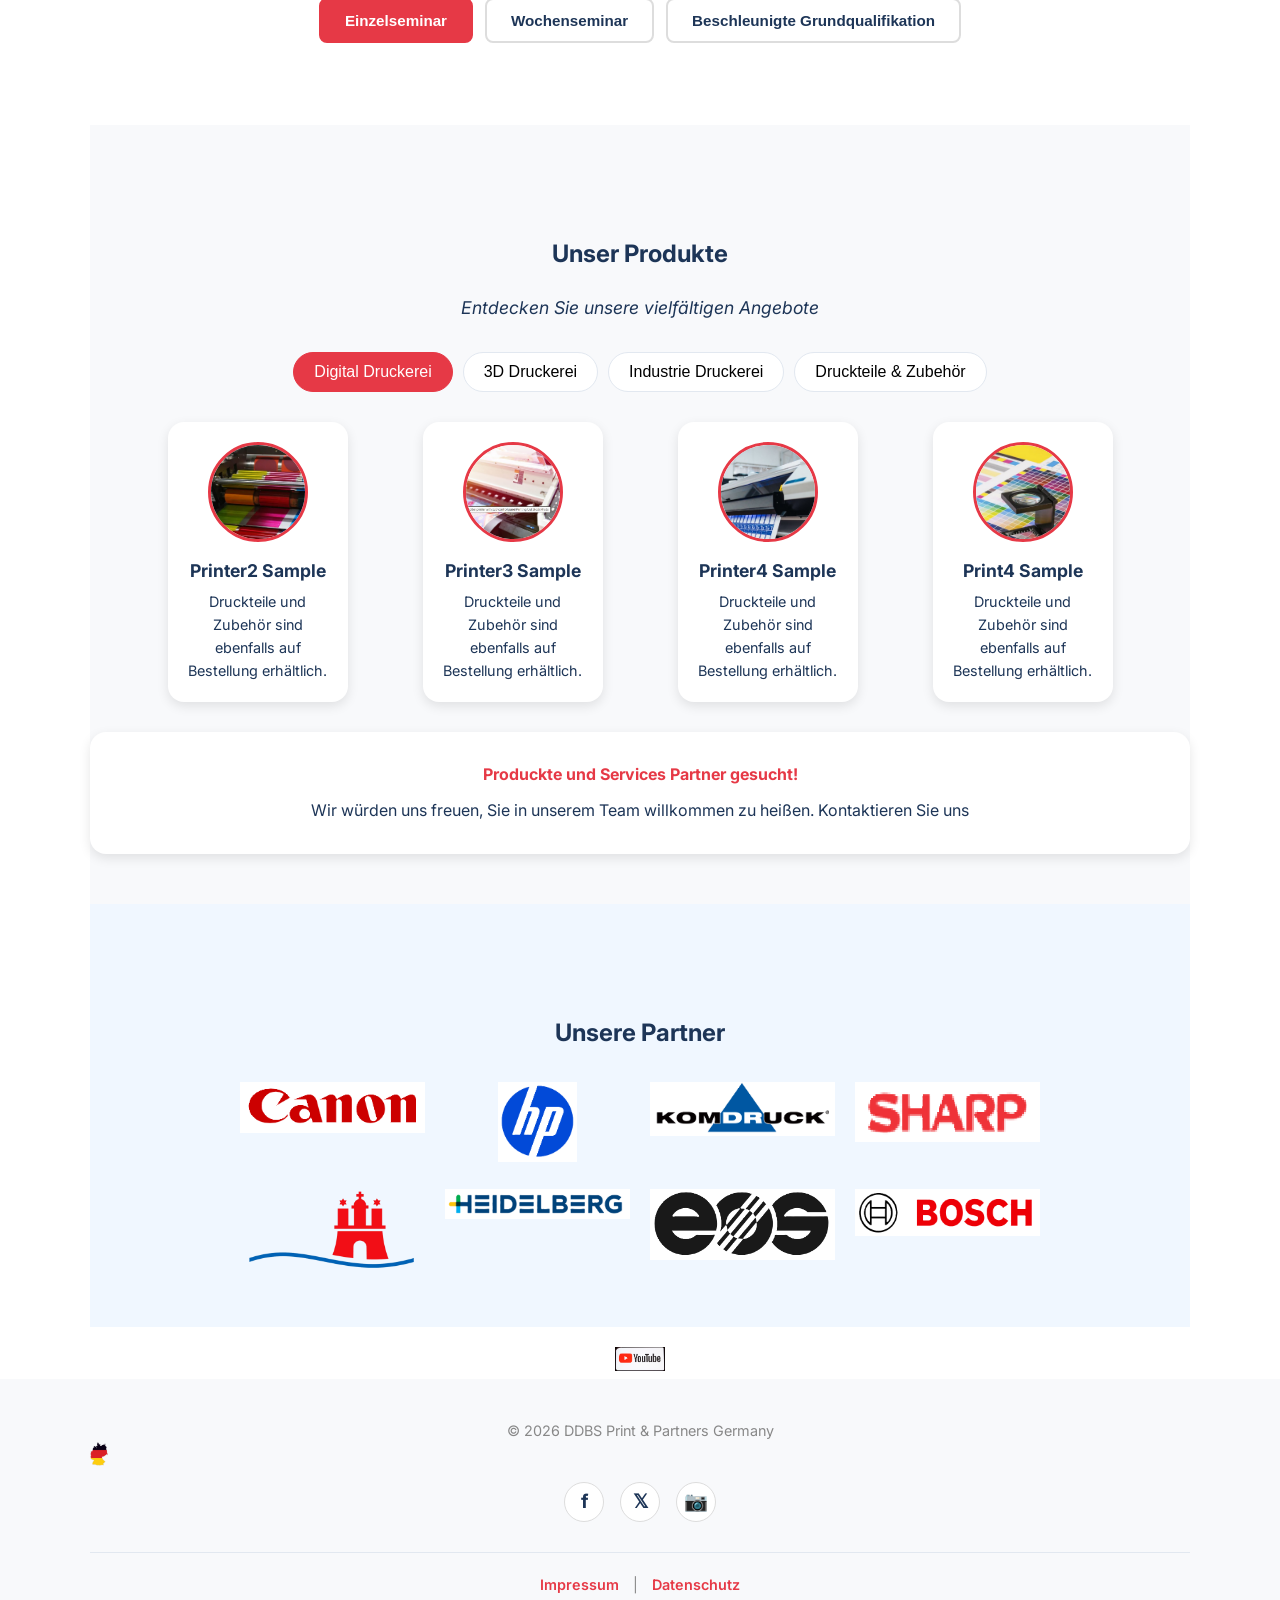
==== commit 84a063f2: "Add files via upload" ====
--- a/index.html
+++ b/index.html
@@ -33,7 +33,7 @@
                                 <li><a href="#resources" id="nav-resources">Ressourcen</a></li>
                                 <li><a href="#professional-training" id="nav-training">Weiterbildung</a></li>
                                 <li><a href="#handicap" id="nav-handicap">Handicap</a></li>
-                                <li><a href="#team" id="nav-team">Our Team</a></li>
+                                <li><a href="#products" id="nav-products">Unsere Produkte</a></li>
                                 <li><a href="#partners" id="nav-partners">Partners</a></li>
                             </ul>
                         </li>
@@ -51,9 +51,8 @@
     <section class="hero">
 
         <div class="container hero-content">
-            <h1 id="hero-title">Dein Print & Partners in <br><span class="highlight">Hamburg.</span></h1>
-            <p id="hero-text">Sicher, modern und ohne Stress zum Ziel.</p>
-            <p id="hero-text">Statten Sie Ihr Druckunternehmen mit professionellen Offsetdruckmaschinen aus Deutschland aus.</p>
+            <h1 id="hero-title">Ihr Partner für professionelle Offsetdruckmaschinen aus<br><span class="highlight">Deutschland</span></h1>
+            <p id="hero-text">Erweitern Sie Ihr Druckgeschäft mit leistungsstarken, zuverlässigen Offsetanlagen, die exakt auf die Anforderungen der modernen Produktion zugeschnitten sind.</p>
             <div class="hero-cta-container">
                 <div class="hero-btns">
                     <a href="#contact" class="btn-primary" id="hero-cta">Jetzt starten</a>
@@ -106,72 +105,84 @@
     </div>
 
     <div class="ceo-card">
+      <p class="ceo-description" id="ceo-description">
+        <strong>Über DDBS Print & Partners</strong>
+      </p>
+    <br>
+    <p>DDBS Print & Partners ist ein Unternehmen, das sich auf die Lieferung professioneller Offsetdruckmaschinen aus Deutschland spezialisiert hat. Unsere Mission ist es, Druckereien bei ihrer Modernisierung durch zuverlässige, leistungsstarke und kosteneffiziente Ausrüstung zu unterstützen.
+Dabei legen wir besonderen Wert auf:
+    <ul>
+        <li>Qualität</li>
+        <li>Transparenz</li>
+        <li>Technische Beratung</li>
+        <li>Kundenzufriedenheit</li>
+    </ul>
+    </p>
       
-
-      <p class="ceo-description" id="ceo-description">
-        DDBS Print & Partners bietet leistungsstarke und zuverlässige Offsetmaschinen, die speziell auf die Anforderungen moderner Druckereien zugeschnitten sind.
-      </p>
-
-      <ul class="ceo-list">
-        <li>✅ Maschinen – importiert aus Deutschland</li>
-        <li>✅ Hohe Präzision und Qualität auf Industrieniveau</li>
-        <li>✅ Ideal für die Großproduktion</li>
-        <li>✅ Umfassender Support (Auswahlberatung und Expertenwissen)</li>
-        <li>💬 „Eine echte Aufwertung für unsere Druckerei.“</li>
-        <li>💬 „Deutsche Qualität, professionelle Ergebnisse.“</li>
-        <li>🎯 Investieren Sie in Technik, die den Unterschied macht.</li>
-        <li><strong>📩 Kontaktieren Sie uns jetzt für weitere Informationen oder ein individuelles Angebot.</strong></li>
-      </ul>
-
-      <p class="ceo-tags">
-        #Offset #Druck #WirtschaftDRC #Investition #Industrie #Drucklösungen
-      </p>
+   
     </div>
   </div>
 </section>
-
-<section id="ceo-statement" class="container ceo-statement-section">
       
-<p class="section-subtitle" id="ceo-statement-text">Statten Sie Ihre Druckerei mit professionellen Offsetmaschinen aus Deutschland</p>
+    <p class="section-subtitle" id="ceo-statement-text">Statten Sie Ihre Druckerei mit professionellen Offsetmaschinen aus Deutschland</p>
 
     <section id="ddbs" class="container">
         <h2 class="section-title" id="ddbs-statement">Warum DDBS Print & Partners?</h2>
-            <p class="section-subtitle" id="ddbs-statement-text">Ihr zuverlässiger Partner für professionelle Drucklösungen in Deutschland und Umgebung.</p>
-            
+            <p class="section-subtitle" id="ddbs-statement-text">Bei DDBS Print & Partners unterstützen wir Druckereien in der DR Kongo und ganz Afrika mit Maschinen, die direkt aus Deutschland importiert werden – bekannt für ihre Präzision, Langlebigkeit und industrielle Effizienz.</p>
+       
+<!--   
             <p class="ceo-message" id="ceo-message">Möchten Sie Ihre Produktionskapazitäten steigern und makellose Druckqualität liefern? </p>
-            <p class="ddbs-message" id="ddbs-message">Bei DDBS Print & Partners verstehen wir die Bedeutung von Qualität, Zuverlässigkeit und Kundenzufriedenheit. Unser engagiertes Team von Experten steht Ihnen zur Seite, um maßgeschneiderte Drucklösungen zu bieten, die Ihren individuellen Anforderungen gerecht werden. Egal, ob Sie Offsetdruckmaschinen für den professionellen Einsatz suchen oder Unterstützung bei der Auswahl der richtigen Produkte benötigen – wir sind hier, um Ihnen zu helfen. Kontaktieren Sie uns noch heute und lassen Sie uns gemeinsam Ihre Druckprojekte zum Erfolg führen!</p>
+-->
+            <p class="ddbs-message" id="ddbs-message">
+                <ul class="ceo-list">
+                    <li>✅ Hochwertige Offsetdruckmaschinen</li>
+                    <li>✅ Direktimporte aus Deutschland</li>
+                    <li>✅ Persönliche Beratung</li>
+                    <li>✅ Professioneller Support</li>
+                    <li>✅ Lösungen, die auf Ihr Budget zugeschnitten sind</li>
+                    <li>✅ Investieren Sie in Leistung.</li>
+                </ul>
+            </p>
     </section>
+   
+    <!--Transparent Prices Section-->
     <section id="prices" class="container prices-section">
-        <h2 class="section-title" id="prices-title">Transparente Preise</h2>
+        <h2 class="section-title" id="prices-title">Premium-Druckmaschinen aus Deutschland Sofort verfügbar</h2>
+        
         <div class="price-grid">
             <div class="price-card">
-                <h3 id="price-class-b">Digital Drucker</h3>
-                <p class="price-tag" id="price-fee-b">Grundgebühr: 100€ - 290€</p>
+                <h3 id="price-class-b">SchneidMaschinen</h3>
+                <p class="price-tag" id="price-fee-b">Preise und fantastische Angebote auf Anfrage erhältlich.</p>
                 <ul>
-                    <li id="price-feature-b1">Training & Consulancy Unterricht</li>
+                    <li id="price-feature-b1">Schulung & Beratung Unterricht</li>
                     <li id="price-feature-b2">Moderne Producte</li>
-                    <li id="price-feature-b3">Inkl. Delivery</li>
+                    <li id="price-feature-b3">Inkl. Internationale Lieferung</li>
                 </ul>
-            </div>
+                
+            </div>
+
             <div class="price-card featured">
                 <h3 id="price-class-b197">3D Drucker</h3>
-                <p class="price-tag" id="price-fee-b197">Grundgebühr: 100€ - 550€</p>
+                <p class="price-tag" id="price-fee-b197">Preise und fantastische Angebote auf Anfrage erhältlich.</p>
                 <ul>
                     <li id="price-feature-b197-1">Mix aus Digital und Analog</li>
-                    <li id="price-feature-b197-2">No Sweat</li>
-                    <li id="price-feature-b197-3">Delivery Possible</li>
+                    <li id="price-feature-b197-2">Kein Problem</li>
+                    <li id="price-feature-b197-3">Inkl. Internationale Lieferung</li>
                 </ul>
             </div>
+
             <div class="price-card">
                 <h3 id="price-class-b">Industriedrucker</h3>
-                <p class="price-tag" id="price-fee-b">Grundgebühr: 200€ - 2900€</p>
+                <p class="price-tag" id="price-fee-b">Preise und fantastische Angebote auf Anfrage erhältlich.</p>
                 <ul>
-                    <li id="price-feature-b1">Training & Consultancy</li>
-                    <li id="price-feature-b2">Moderne Produckte</li>
-                    <li id="price-feature-b3">Inkl. Delivery</li>
+                    <li id="price-feature-b1">Schulung & Beratung</li>
+                    <li id="price-feature-b2">Moderne Produkte</li>
+                    <li id="price-feature-b3">Inkl. Internationale Lieferung</li>
                 </ul>
             </div>
-        </div>
+<p><strong>Sie unsere Seite mit Service-Informationen - <a href="DDBSinfo.html" id="nav-services">DDBSinfo</a> - für Produkte und Spezifikationen.</strong></p>
+        </div>
+        
     </section>
 
     <section id="contact" class="container contact-section">
@@ -190,15 +201,17 @@
             <div class="contact-locations">
                 <h2 class="section-title" id="locations-title">Finden Sie Unsere Standorte</h2>
                 <div class="locations-grid">
-                    <article class="location-card" data-location="winsener">
-                        <h3>Harburg – Winsener Straße 16</h3>
-                        <p>21077 Hamburg</p>
+                    <article class="location-card" data-location="hamburg">
+                        <h3>Greater Hamburg</h3>
+                        <p>21079 Hamburg</p>
                         <p>
                             <a href="tel:+4917655967831">+49 176 5596 7831</a><br>
                             <a href="tel:+243843387680">+243 843 387 680</a>
                         </p>
                         <p><a href="https://goo.gl/maps/PmH9TBtMqET2" target="_blank" rel="noopener">Google Maps</a></p>
                     </article>
+                    
+<!--                    
                     <article class="location-card" data-location="hanhoopsfeld">
                         <h3>Harburg – Hanhoopsfeld 18</h3>
                         <p>21079 Hamburg</p>
@@ -226,6 +239,9 @@
                         </p>
                         <p><a href="https://goo.gl/maps/Zb1f3E8UVsJ2" target="_blank" rel="noopener">Google Maps</a></p>
                     </article>
+
+                -->
+
                 </div>
             </div>
         </div>
@@ -266,11 +282,11 @@
     </section>
 
 
-    <div id="modal-winsener" class="modal">
-        <div class="modal-content">
-            <span class="close">&times;</span>
-            <h2>Harburg – Winsener Straße 16</h2>
-            <p><strong class="modal-address">Adresse:</strong> Winsener Straße 16, 21077 Hamburg</p>
+    <div id="modal-hamburg" class="modal">
+        <div class="modal-content">
+            <span class="close">&times;</span>
+            <h2>Harburg – Hamburg</h2>
+            <p><strong class="modal-address">Adresse:</strong> Harburg, 21079 Hamburg</p>
             <p><strong class="modal-phone">Telefon:</strong> <a href="tel:+243843387680">+243 843 387 680</a>, <a href="tel:+4917655967831">+49 176 5596 7831</a></p>
             <p><strong class="modal-hours">Öffnungszeiten:</strong></p>
             <ul>
@@ -279,8 +295,8 @@
                 <li class="weekend-hours">Samstag: Geschlossen<br>Sonntag: Geschlossen</li>
             </ul>
             <div class="modal-images">
-                <img src="Holst_Winsener1.jpg" alt="Fahrschule Winsener Straße 1">
-                <img src="Holst_Winsener2.jpg" alt="Fahrschule Winsener Straße 2">
+                <img src="deutschland.png" alt="Deutschland">
+                <img src="hamburgcityLogo1.png" alt="Hamburg City Logo">
             </div>
         </div>
     </div>
@@ -361,7 +377,7 @@
 -->
 
     <section id="professional-training" class="container professional-training-section">
-        <h2 class="section-title" id="professional-training-title">Printing Training & Consultation</h2>
+        <h2 class="section-title" id="professional-training-title">Schulung und Beratung für Druckdienstleistungen</h2>
         <p class="section-subtitle" id="professional-training-subtitle">Spezialisierte Schulungen für professionelle Designers and Printer</p>
         
         <div class="training-tabs">
@@ -425,224 +441,270 @@
             <a href="#contact" class="btn-primary" id="handicap-cta-button">Kontakt aufnehmen</a>
         </div>
     </section>
-
-    <section id="team" class="container team-section">
-        <h2 class="section-title" id="team-title">Unser Team</h2>
-        <p class="section-subtitle" id="team-subtitle">Lernen Sie unser engagiertes Team kennen</p>
+-->
+    <section id="products" class="container products-section">
+        <h2 class="section-title" id="products-title">Unser Produkte</h2>
+        <p class="section-subtitle" id="products-subtitle">Entdecken Sie unsere vielfältigen Angebote</p>
         
-        <div class="team-tabs">
-            <button class="team-tab-btn active" data-tab="buro" id="team-tab-office">Bürokräfte</button>
-            <button class="team-tab-btn" data-tab="fahrlehrer" id="team-tab-instructors">Fahrlehrer</button>
-            <button class="team-tab-btn" data-tab="rentner" id="team-tab-retired">Die Rentner</button>
-        </div>
-
-        <div class="team-content">
-            <div id="buro" class="team-tab active">
-                <div class="team-grid">
-                    <div class="team-member" data-member="christiane-holst">
-                        <img src="christiane_holst.jpg" alt="Christiane Holst">
-                        <h3>Christiane Holst</h3>
-                        <p>Betriebsmanagerin KMU</p>
-                    </div>
-                    <div class="team-member" data-member="marina-lossmann">
-                        <img src="marina_lossmann.jpg" alt="Marina Lossmann">
-                        <h3>Marina Lossmann</h3>
-                        <p>Assistentin der Geschäftsleitung</p>
-                    </div>
-                    <div class="team-member" data-member="britta-stein">
-                        <img src="britta_stein.jpg" alt="Britta Stein">
-                        <h3>Britta Stein</h3>
-                        <p>Betriebsmanagerin KMU</p>
-                    </div>
-                    <div class="team-member" data-member="melanie-sievers">
-                        <img src="melanie_sievers.jpg" alt="Melanie Sievers">
-                        <h3>Melanie Sievers</h3>
-                        <p>Büroassistentin</p>
-                    </div>
-                    <div class="team-member" data-member="dangela-niemann">
+        <div class="products-tabs">
+            <button class="products-tab-btn active" data-tab="Digital" id="products-tab-digital">Digital Druckerei</button>
+            <button class="products-tab-btn" data-tab="3D" id="products-tab-3d">3D Druckerei</button>
+            <button class="products-tab-btn" data-tab="Industrial" id="products-tab-industrial">Industrie Druckerei</button>
+            <button class="products-tab-btn" data-tab="Accessories" id="products-tab-accessories">Druckteile & Zubehör</button>
+        </div>
+
+        <div class="products-content">
+            <div id="Digital" class="products-tab active">
+                <div class="products-grid">
+                    <div class="products-type" data-type="printer2-sample">
+                        <img src="printer2.jpg" alt="Printer2 Sample">
+                        <h3>Printer2 Sample</h3>
+                        <p>Druckteile und Zubehör sind ebenfalls auf Bestellung erhältlich.</p>
+                    </div>
+                    <div class="products-type" data-type="printer3-sample">
+                        <img src="printer3.jpg" alt="Printer3 Sample">
+                        <h3>Printer3 Sample</h3>
+                        <p>Druckteile und Zubehör sind ebenfalls auf Bestellung erhältlich.</p>
+                    </div>
+                    <div class="products-type" data-type="printer4-sample">
+                        <img src="printer4.jpg" alt="Printer4 Sample">
+                        <h3>Printer4 Sample</h3>
+                        <p>Druckteile und Zubehör sind ebenfalls auf Bestellung erhältlich.</p>
+                    </div>
+                    <div class="products-type" data-type="print4-sample">
+                        <img src="print4.jpg" alt="Print4 Sample">
+                        <h3>Print4 Sample</h3>
+                        <p>Druckteile und Zubehör sind ebenfalls auf Bestellung erhältlich.</p>
+                    </div>
+
+<!--
+
+                    <div class="products-type" data-type="dangela-niemann">
                         <img src="dangela_niemann.jpg" alt="Dangela Niemann">
                         <h3>Dangela Niemann</h3>
                         <p>Büroassistentin</p>
                     </div>
-                    <div class="team-member" data-member="poschel-lavdrime">
+                    <div class="products-type" data-type="poschel-lavdrime">
                         <img src="poeschel_lavdrime.jpg" alt="Pöschel Lavdrime">
                         <h3>Pöschel Lavdrime</h3>
                         <p>Büroassistentin</p>
                     </div>
-                    <div class="team-member" data-member="maik-kitzuhn">
+                    <div class="products-type" data-type="maik-kitzuhn">
                         <img src="maik_kitzuhn.jpg" alt="Maik Kitzuhn">
                         <h3>Maik Kitzuhn</h3>
                         <p>Büroassistent</p>
                     </div>
-                    <div class="team-member" data-member="anita-agac">
+                    <div class="products-type" data-type="anita-agac">
                         <img src="anita_agac.jpg" alt="Anita Agac">
                         <h3>Anita Agac</h3>
                         <p>Büroassistentin</p>
                     </div>
-                    <div class="team-member" data-member="heike-schroder">
+                    <div class="products-type" data-type="heike-schroder">
                         <img src="heike_schroder.jpg" alt="Heike Schröder">
                         <h3>Heike Schröder</h3>
                         <p>Büroassistentin</p>
                     </div>
-                    <div class="team-member" data-member="helena-huber">
+                    <div class="products-type" data-type="helena-huber">
                         <img src="helena_huber.jpg" alt="Helena Huber">
                         <h3>Helena Huber</h3>
                         <p>Büroassistentin</p>
                     </div>
-                    <div class="team-member" data-member="gultekin-emirhan">
+                    <div class="products-type" data-type="gultekin-emirhan">
                         <img src="gultekin_emirhan.jpg" alt="Gültekin Emirhan">
                         <h3>Gültekin Emirhan</h3>
                         <p>Auszubildender</p>
                     </div>
-                </div>
-                <div class="team-needed">
-                    <p><strong>Fahrschullehrer und Mitarbeiter gesucht!</strong></p>
+
+                -->
+
+                </div>
+                <div class="partners-needed">
+                    <p><strong>Produckte und Services Partner gesucht!</strong></p>
                     <p>Wir würden uns freuen, Sie in unserem Team willkommen zu heißen. Kontaktieren Sie uns</p>
-                    <p>040 / 763 43 77<br>0176 / 23 30 88 64</p>
-                </div>
-            </div>
-
-            <div id="fahrlehrer" class="team-tab">
-                <div class="team-grid">
-                    <div class="team-member" data-member="henry-holst">
-                        <img src="henry_holst.jpg" alt="Henry Holst">
-                        <h3>Henry Holst</h3>
-                        <p>Inhaber</p>
-                    </div>
-                    <div class="team-member" data-member="wolfgang-holst">
-                        <img src="wolfgang_holst.jpg" alt="Wolfgang Holst">
-                        <h3>Wolfgang Holst</h3>
-                        <p>Fahrlehrer</p>
-                    </div>
-                    <div class="team-member" data-member="christian-kohnert">
-                        <img src="christian_kohnert.jpg" alt="Christian Kohnert">
-                        <h3>Christian Kohnert</h3>
-                        <p>Fahrlehrer</p>
-                    </div>
-                    <div class="team-member" data-member="gregor-weske">
-                        <img src="gregor_weske.jpg" alt="Gregor Weske">
-                        <h3>Gregor Weske</h3>
-                        <p>Fahrlehrer</p>
-                    </div>
-                    <div class="team-member" data-member="nicole-berthold">
+                </div>
+            </div>
+
+            <div id="3D" class="products-tab">
+                <div class="products-grid">
+                    <div class="products-type" data-type="print2-sample">
+                        <img src="print2.jpg" alt="Print2 Sample">
+                        <h3>Print2 Sample</h3>
+                        <p>Druckteile und Zubehör sind ebenfalls auf Bestellung erhältlich.</p>
+                    </div>
+                    <div class="products-type" data-type="printer9-sample">
+                        <img src="printer9.jpg" alt="Printer9 Sample">
+                        <h3>Printer9 Sample</h3>
+                        <p>Druckteile und Zubehör sind ebenfalls auf Bestellung erhältlich.</p>
+                    </div>
+                    <div class="products-type" data-type="printer10-sample">
+                        <img src="printer10.png" alt="Printer10 Sample">
+                        <h3>Printer10 Sample</h3>
+                        <p>Druckteile und Zubehör sind ebenfalls auf Bestellung erhältlich.</p>
+                    </div>
+                    <div class="products-type" data-type="printer11-sample">
+                        <img src="printer11.jpg" alt="Printer11 Sample">
+                        <h3>Printer11 Sample</h3>
+                        <p>Druckteile und Zubehör sind ebenfalls auf Bestellung erhältlich.</p>
+                    </div>
+                    
+                    <!--
+                    <div class="products-type" data-type="nicole-berthold">
                         <img src="nicole_berthold.jpg" alt="Nicole Berthold">
                         <h3>Nicole Berthold</h3>
                         <p>Fahrlehrerin</p>
                     </div>
-                    <div class="team-member" data-member="orbis-muller-knauff">
+                    <div class="products-type" data-type="orbis-muller-knauff">
                         <img src="orbis_muller_knauff.jpg" alt="Orbis Müller-Knauff">
                         <h3>Orbis Müller-Knauff</h3>
                         <p>Fahrlehrer</p>
                     </div>
-                    <div class="team-member" data-member="andre-veenhuis">
+                    <div class="products-type" data-type="andre-veenhuis">
                         <img src="andre_veenhuis.jpg" alt="André Veenhuis">
                         <h3>André Veenhuis</h3>
                         <p>Fahrlehrer</p>
                     </div>
-                    <div class="team-member" data-member="valod-sargsyan">
+                    <div class="products-type" data-type="valod-sargsyan">
                         <img src="valod_sargsyan.jpg" alt="Valod Sargsyan">
                         <h3>Valod Sargsyan</h3>
                         <p>Fahrlehrer</p>
                     </div>
-                    <div class="team-member" data-member="sedat-duran">
+                    <div class="products-type" data-type="sedat-duran">
                         <img src="sedat_duran.jpg" alt="Sedat Duran">
                         <h3>Sedat Duran</h3>
                         <p>Fahrlehrer</p>
                     </div>
-                    <div class="team-member" data-member="grit-meluh">
+                    <div class="products-type" data-type="grit-meluh">
                         <img src="grit_meluh.jpg" alt="Grit Melüh">
                         <h3>Grit Melüh</h3>
                         <p>Fahrlehrerin</p>
                     </div>
-                    <div class="team-member" data-member="mohammed-amin-hoshang-hasan">
+                    <div class="products-type" data-type="mohammed-amin-hoshang-hasan">
                         <img src="mohammed_amin_hoshang_hasan.jpg" alt="Mohammed Amin, Hoshang Hasan">
                         <h3>Mohammed Amin, Hoshang Hasan</h3>
                         <p>Fahrlehrer</p>
                     </div>
-                </div>
-                <div class="team-needed">
-                    <p><strong>Fahrschullehrer und Mitarbeiter gesucht!</strong></p>
+
+                -->
+
+                </div>
+                <div class="partners-needed">
+                    <p><strong>Produckte und Services Partner gesucht!</strong></p>
                     <p>Wir würden uns freuen, Sie in unserem Team willkommen zu heißen. Kontaktieren Sie uns</p>
-                    <p>040 / 763 43 77<br>0176 / 23 30 88 64</p>
-                </div>
-            </div>
-
-            <div id="rentner" class="team-tab">
-                <div class="team-grid">
-                    <div class="team-member" data-member="juergen-haak">
-                        <img src="jurgen_haak.jpg" alt="Jürgen Haak">
-                        <h3>Jürgen Haak</h3>
-                        <p>Im Ruhestand seit 1996</p>
-                    </div>
-                    <div class="team-member" data-member="brigitte-nitsch">
-                        <img src="brigitte_nitsch.jpg" alt="Brigitte Nitsch">
-                        <h3>Brigitte Nitsch</h3>
-                        <p>Sekretärin (Ruhestand)</p>
-                    </div>
-                    <div class="team-member" data-member="uwe-jacobsen">
-                        <img src="uwe_jacobsen.jpg" alt="Uwe Jacobsen">
-                        <h3>Uwe Jacobsen</h3>
-                        <p>Fahrlehrer † (1959 - 2013)</p>
-                    </div>
-                </div>
-                <div class="team-needed">
+                    
+                </div>
+            </div>
+
+<!--Industrial Printers Preview-->
+
+            <div id="Industrial" class="products-tab">
+                <div class="products-grid">
+                    <div class="products-type" data-type="schneider-senator">
+                        <img src="SchneiderSenator 76-e-line1.jpeg" alt="Schneider Senator">
+                        <h3>Schneider Senator</h3>
+                        <p>Schneider Senator  76-e-line: 1998</p>
+                    </div>
+                    <div class="products-type" data-type="sm52-2-p-printer">
+                        <img src="SM52-2-P2.jpeg" alt="SM52-2-P Printer">
+                        <h3>SM52-2-P Printer</h3>
+                        <p>Industrial Printer</p>
+                    </div>
+                    <div class="products-type" data-type="industrialprinter-sample">
+                        <img src="printer5.jpg" alt="Printer5 Sample">
+                        <h3>Industrial Printer</h3>
+                        <p>Vielen Modell</p>
+                    </div>
+                </div>
+
+                <div class="partners-needed">
+                    <p>Dankbar für jahrelange Unterstützung</p>
+                    <p><strong>Produckte und Services Partner gesucht!</strong></p>
+                </div>
+            </div>
+
+           
+<!--Accessories Preview-->            
+            <div id="Accessories" class="products-tab">
+                <div class="products-grid">
+                    <div class="products-type" data-type="3dprinterfilament-sample">
+                        <img src="3dPrinterFilament.jpg" alt="3D Printer Filament">
+                        <h3>3D Printer Filament</h3>
+                        <p>Vielen Modell</p>
+                        
+                    </div>
+                    <div class="products-type" data-type="printerink-sample">
+                        <img src="PrinterInk.png" alt="Printer Ink">
+                        <h3>Drucker Tinte</h3>
+                        <p>Vielen Modell</p>
+                    </div>
+                    <div class="products-type" data-type="printerpaper-sample">
+                        <img src="PrinterPaper.jpg" alt="Printer Paper">
+                        <h3>Drucker Papier</h3>
+                        <p>Vielen Modell</p>
+                    </div>
+                </div>
+                <div class="partners-needed">
                     <p><strong>Dankbar für jahrelange Unterstützung</strong></p>
-                    <p>Wir erinnern an unsere ehemaligen Mitglieder, die unsere Fahrschule mit großem Engagement geprägt haben.</p>
-                </div>
-            </div>
+                    <p>Wir erinnern an unsere ehemaligen Mitglieder, die unsere Produckte und Services mit großem Engagement geprägt haben.</p>
+                    <p><strong>Produckte und Services Partner gesucht!</strong></p>
+                </div>
+            </div>
+
         </div>
     </section>
--->
-    <!-- Team Modals -->
- <!--   <div id="modal-christiane-holst" class="modal">
-        <div class="modal-content">
-            <span class="close">&times;</span>
-            <h2>Christiane Holst</h2>
-            <img src="Christiane_Holst.jpg" alt="Christiane Holst" class="modal-team-img">
-            <p><strong>Rolle:</strong> Betriebsmanagerin KMU</p>
+
+<!-- Products Modals -->
+ <!-- Digital Printers modals-->
+    <div id="modal-printer2-sample" class="modal">
+        <div class="modal-content">
+            <span class="close">&times;</span>
+            <h2>Printer2 Sample</h2>
+            <img src="printer2.jpg" alt="Printer2 Sample" class="modal-products-img">
+            <p><strong>Modell:</strong>Printer2</p>
             <p><strong>Seit:</strong> 01.06.1993</p>
-            <p>Sie bildet unsere Kaufleute für Büromanagement aus. Ist für alle Belange im Betrieb und der Organisation verantwortlich.</p>
-        </div>
-    </div>
-
-    <div id="modal-marina-lossmann" class="modal">
-        <div class="modal-content">
-            <span class="close">&times;</span>
-            <h2>Marina Lossmann</h2>
-            <img src="Marina_Lossmann.jpg" alt="Marina Lossmann" class="modal-team-img">
-            <p><strong>Rolle:</strong> Assistentin der Geschäftsleitung</p>
-            <p><strong>Seit:</strong> 01.08.2010</p>
-            <p>Sie hat ihre Ausbildung am 01.08.2010 in der Fahrschule Holst als Kauffrau für Bürokommunikation begonnen und mit Erfolg bestanden.</p>
-        </div>
-    </div>
-
-    <div id="modal-britta-stein" class="modal">
-        <div class="modal-content">
-            <span class="close">&times;</span>
-            <h2>Britta Stein</h2>
-            <img src="Britta_Stein.jpg" alt="Britta Stein" class="modal-team-img">
-            <p><strong>Rolle:</strong> Betriebsmanagerin KMU</p>
-            <p><strong>Seit:</strong> 01.08.2011</p>
-            <p>Sie ist für das Büro in der Winsener Straße 16 zuständig, sowie für die Buchhaltung.</p>
-        </div>
-    </div>
-
-    <div id="modal-melanie-sievers" class="modal">
-        <div class="modal-content">
-            <span class="close">&times;</span>
-            <h2>Melanie Sievers</h2>
-            <img src="Melanie_Sievers.jpg" alt="Melanie Sievers" class="modal-team-img">
+            <p>Ist für alle Betrieb und der Organisation verantwortlich.</p>
+        </div>
+    </div>
+
+    <div id="modal-printer3-sample" class="modal">
+        <div class="modal-content">
+            <span class="close">&times;</span>
+            <h2>Printer3 Sample</h2>
+            <img src="printer3.jpg" alt="Printer3 Sample" class="modal-products-img">
+            <p><strong>Modell:</strong>Printer3</p>
+            <p><strong>Seit:</strong> 01.06.1993</p>
+            <p>Ist für alle Betrieb und der Organisation verantwortlich.</p>
+        </div>
+    </div>
+
+    <div id="modal-printer4-sample" class="modal">
+        <div class="modal-content">
+            <span class="close">&times;</span>
+            <h2>Printer4 Sample</h2>
+            <img src="printer4.jpg" alt="Printer4 Sample" class="modal-products-img">
+            <p><strong>Modell:</strong>Printer4</p>
+            <p><strong>Seit:</strong> 01.06.1993</p>
+            <p>Ist für alle Betrieb und der Organisation verantwortlich.</p>
+        </div>
+    </div>
+
+    <div id="modal-print4-sample" class="modal">
+        <div class="modal-content">
+            <span class="close">&times;</span>
+            <h2>Print4 Sample</h2>
+            <img src="print4.jpg" alt="Print4 Sample" class="modal-products-img">
             <p><strong>Rolle:</strong> Büroassistentin</p>
             <p><strong>Seit:</strong> 01.03.2023</p>
-            <p>Ist für das Büro in der Hanhoopsfeld 18 zuständig. Sie ist in der Fahrschule Holst als Kauffrau für Bürokommunikation angestellt.</p>
-        </div>
-    </div>
-
+            <p>Ist für alle Betrieb und der Organisation verantwortlich.</p>
+        </div>
+    </div>
+
+<!--
+    
     <div id="modal-dangela-niemann" class="modal">
         <div class="modal-content">
             <span class="close">&times;</span>
             <h2>Dangela Niemann</h2>
-            <img src="team-dangela-niemann.jpg" alt="Dangela Niemann" class="modal-team-img">
+            <img src="dangela-niemann.jpg" alt="Dangela Niemann" class="modal-products-img">
             <p><strong>Rolle:</strong> Büroassistentin</p>
             <p><strong>Seit:</strong> 01.08.2011</p>
             <p>Ist für das Büro in Meckelfeld zuständig.</p>
@@ -653,7 +715,7 @@
         <div class="modal-content">
             <span class="close">&times;</span>
             <h2>Pöschel Lavdrime</h2>
-            <img src="Poeschel_Lavdrime.jpg" alt="Pöschel Lavdrime" class="modal-team-img">
+            <img src="Poeschel_Lavdrime.jpg" alt="Pöschel Lavdrime" class="modal-products-img">
             <p><strong>Rolle:</strong> Büroassistentin</p>
             <p><strong>Seit:</strong> 19.08.2024</p>
             <p>Ist für das Büro in Hittfeld zuständig.</p>
@@ -664,7 +726,7 @@
         <div class="modal-content">
             <span class="close">&times;</span>
             <h2>Maik Kitzuhn</h2>
-            <img src="MAIK_KITZUHN.jpg" alt="Maik Kitzuhn" class="modal-team-img">
+            <img src="MAIK_KITZUHN.jpg" alt="Maik Kitzuhn" class="modal-products-img">
             <p><strong>Rolle:</strong> Büroassistent</p>
             <p><strong>Seit:</strong> 01.04.2023</p>
             <p>Ist für das Büro in Meckelfeld zuständig.</p>
@@ -675,7 +737,7 @@
         <div class="modal-content">
             <span class="close">&times;</span>
             <h2>Anita Agac</h2>
-            <img src="Anita_Agac.jpg" alt="Anita Agac" class="modal-team-img">
+            <img src="Anita_Agac.jpg" alt="Anita Agac" class="modal-products-img">
             <p><strong>Rolle:</strong> Büroassistentin</p>
             <p><strong>Seit:</strong> 01.02.2020</p>
             <p>Ist für das Büro in der Winsener Straße 16 zuständig.</p>
@@ -686,7 +748,7 @@
         <div class="modal-content">
             <span class="close">&times;</span>
             <h2>Heike Schröder</h2>
-            <img src="Heike_Schroder.jpg" alt="Heike Schröder" class="modal-team-img">
+            <img src="Heike_Schroder.jpg" alt="Heike Schröder" class="modal-products-img">
             <p><strong>Rolle:</strong> Büroassistentin</p>
             <p><strong>Seit:</strong> 01.05.2023</p>
             <p>Ist für das Büro in Hittfeld zuständig.</p>
@@ -697,7 +759,7 @@
         <div class="modal-content">
             <span class="close">&times;</span>
             <h2>Helena Huber</h2>
-            <img src="Helena_Huber.jpg" alt="Helena Huber" class="modal-team-img">
+            <img src="Helena_Huber.jpg" alt="Helena Huber" class="modal-products-img">
             <p><strong>Rolle:</strong> Büroassistentin</p>
             <p><strong>Seit:</strong> 01.08.2025</p>
             <p>Ist für das Büro in der Winsener Straße 16 zuständig.</p>
@@ -708,65 +770,67 @@
         <div class="modal-content">
             <span class="close">&times;</span>
             <h2>Gültekin Emirhan</h2>
-            <img src="Gultekin_Emirhan.jpg" alt="Gültekin Emirhan" class="modal-team-img">
+            <img src="Gultekin_Emirhan.jpg" alt="Gültekin Emirhan" class="modal-products-img">
             <p><strong>Rolle:</strong> Auszubildender</p>
             <p><strong>Seit:</strong> 01.08.2022</p>
             <p>Ist in der Ausbildung zum Kaufmann für Büromanagement.</p>
         </div>
     </div>
 
-    <div id="modal-henry-holst" class="modal">
-        <div class="modal-content">
-            <span class="close">&times;</span>
-            <h2>Henry Holst</h2>
-            <img src="Henry_Holst.jpg" alt="Henry Holst" class="modal-team-img">
-            <p><strong>Rolle:</strong> Inhaber</p>
-            <p><strong>Fahrlehrer seit:</strong> 18.12.1988</p>
-            <p>Bildet in Harburg aus. Fahrlehrer aller Klassen. Seminarleiter ASF, Seminarleiter FES, Ausbildungsfahrlehrer, Ausbilder für Flurförderfahrzeuge, Ausbilder für Ladungssicherung nach VDI 2700a, Weiterbildungen für Menschen mit Behinderungen. Qualifikationen: Industrie-Meister Fachrichtung Kraftverkehr, Berufskraftfahrer Güterverkehr, Kfz Mechaniker.</p>
-        </div>
-    </div>
-
-    <div id="modal-wolfgang-holst" class="modal">
-        <div class="modal-content">
-            <span class="close">&times;</span>
-            <h2>Wolfgang Holst</h2>
-            <img src="Wolfgang_Holst.jpg" alt="Wolfgang Holst" class="modal-team-img">
-            <p><strong>Rolle:</strong> Fahrlehrer</p>
-            <p><strong>Fahrlehrer seit:</strong> 27.03.1992</p>
-            <p><strong>Seit:</strong> 27.03.1996</p>
-            <p>Bildet in Hittfeld aus. Fahrlehrer aller Klassen. Seminarleiter ASF, Seminarleiter FES, Ausbildungsfahrlehrer, Ausbilder für Flurförderfahrzeuge, Ausbilder für Ladungssicherung nach VDI 2700a.</p>
-        </div>
-    </div>
-
-    <div id="modal-christian-kohnert" class="modal">
-        <div class="modal-content">
-            <span class="close">&times;</span>
-            <h2>Christian Kohnert</h2>
-            <img src="Christian_Kohnert.jpg" alt="Christian Kohnert" class="modal-team-img">
-            <p><strong>Rolle:</strong> Fahrlehrer</p>
-            <p><strong>Fahrlehrer seit:</strong> 09.08.2021</p>
-            <p><strong>Seit:</strong> 10.08.2021</p>
-            <p>Bildet in Meckelfeld & Hittfeld aus. Fahrlehrer der Klassen B & BE. Qualifikationen: Kaufmann.</p>
-        </div>
-    </div>
-
-    <div id="modal-gregor-weske" class="modal">
-        <div class="modal-content">
-            <span class="close">&times;</span>
-            <h2>Gregor Weske</h2>
-            <img src="Gregor_Weske.jpg" alt="Gregor Weske" class="modal-team-img">
-            <p><strong>Rolle:</strong> Fahrlehrer</p>
-            <p><strong>Fahrlehrer seit:</strong> 26.08.2024</p>
-            <p><strong>Seit:</strong> 28.01.2024</p>
-            <p>Bildet in Hittfeld aus. Fahrlehrer der Klassen B & BE. Qualifikationen: Kfz-Mechaniker Nutzkraftfahrzeuge.</p>
-        </div>
-    </div>
-
+-->
+
+<!-- 3D Printers modals-->
+    <div id="modal-print2-sample" class="modal">
+        <div class="modal-content">
+            <span class="close">&times;</span>
+            <h2>Print2 Sample</h2>
+            <img src="print2.jpg" alt="Print2 Sample" class="modal-products-img">
+            <p><strong>Modell:</strong> Print2</p>
+            <p><strong>3D Drucker seit:</strong> 18.12.2024</p>
+            <p><strong>Funktionen:</strong> Druckteile und Zubehör sind ebenfalls auf Bestellung erhältlich.</p>
+        </div>
+    </div>
+
+    <div id="modal-printer9-sample" class="modal">
+        <div class="modal-content">
+            <span class="close">&times;</span>
+            <h2>Printer9 Sample</h2>
+            <img src="printer9.jpg" alt="Printer9 Sample" class="modal-products-img">
+            <p><strong>Modell:</strong> Printer9</p>
+            <p><strong>3D Drucker seit:</strong> 15.06.2023</p>
+            <p><strong>Funktionen:</strong> Druckteile und Zubehör sind ebenfalls auf Bestellung erhältlich.</p>
+        </div>
+    </div>
+
+    <div id="modal-printer10-sample" class="modal">
+        <div class="modal-content">
+            <span class="close">&times;</span>
+            <h2>Printer10 Sample</h2>
+            <img src="printer10.png" alt="Printer10 Sample" class="modal-products-img">
+            <p><strong>Modell:</strong> Printer10</p>
+            <p><strong>3D Drucker seit:</strong> 10.01.2024</p>
+            <p><strong>Funktionen:</strong> Druckteile und Zubehör sind ebenfalls auf Bestellung erhältlich.</p>
+        </div>
+    </div>
+
+    <div id="modal-printer11-sample" class="modal">
+        <div class="modal-content">
+            <span class="close">&times;</span>
+            <h2>Printer11 Sample</h2>
+            <img src="printer11.jpg" alt="Printer11 Sample" class="modal-products-img">
+            <p><strong>Modell:</strong> Printer11</p>
+            <p><strong>3D Drucker seit:</strong> 15.06.2023</p>
+            <p><strong>Funktionen:</strong> Druckteile und Zubehör sind ebenfalls auf Bestellung erhältlich.</p>
+        </div>
+    </div>
+
+<!--
+    
     <div id="modal-nicole-berthold" class="modal">
         <div class="modal-content">
             <span class="close">&times;</span>
             <h2>Nicole Berthold</h2>
-            <img src="Nicole_Berthold.jpg" alt="Nicole Berthold" class="modal-team-img">
+            <img src="Nicole_Berthold.jpg" alt="Nicole Berthold" class="modal-products-img">
             <p><strong>Rolle:</strong> Fahrlehrerin</p>
             <p><strong>Fahrlehrerin seit:</strong> 2023</p>
             <p><strong>Seit:</strong> 01.08.2022</p>
@@ -778,7 +842,7 @@
         <div class="modal-content">
             <span class="close">&times;</span>
             <h2>Orbis Müller-Knauff</h2>
-            <img src="Orbis_Muller_Knauff.jpg" alt="Orbis Müller-Knauff" class="modal-team-img">
+            <img src="Orbis_Muller_Knauff.jpg" alt="Orbis Müller-Knauff" class="modal-products-img">
             <p><strong>Rolle:</strong> Fahrlehrer</p>
             <p><strong>Fahrlehrer seit:</strong> 19.06.2017</p>
             <p><strong>Seit:</strong> 01.03.2018</p>
@@ -790,7 +854,7 @@
         <div class="modal-content">
             <span class="close">&times;</span>
             <h2>André Veenhuis</h2>
-            <img src="Andre_Veenhuis.jpg" alt="André Veenhuis" class="modal-team-img">
+            <img src="Andre_Veenhuis.jpg" alt="André Veenhuis" class="modal-products-img">
             <p><strong>Rolle:</strong> Fahrlehrer</p>
             <p><strong>Seit:</strong> 17.10.2024</p>
             <p>Ist in der Fahrschule Holst zum Fahrlehrer ausgebildet worden. Fahrlehrer der Klassen B & BE. Qualifikationen: Musik Lehrer.</p>
@@ -801,7 +865,7 @@
         <div class="modal-content">
             <span class="close">&times;</span>
             <h2>Valod Sargsyan</h2>
-            <img src="Valod_Sargsyan.jpg" alt="Valod Sargsyan" class="modal-team-img">
+            <img src="Valod_Sargsyan.jpg" alt="Valod Sargsyan" class="modal-products-img">
             <p><strong>Rolle:</strong> Fahrlehrer</p>
             <p><strong>Seit:</strong> 24.07.2023</p>
             <p>Bildet in Meckelfeld & Hittfeld aus. Fahrlehrer der Klassen B & BE.</p>
@@ -812,7 +876,7 @@
         <div class="modal-content">
             <span class="close">&times;</span>
             <h2>Sedat Duran</h2>
-            <img src="Sedat_Duran.jpg" alt="Sedat Duran" class="modal-team-img">
+            <img src="Sedat_Duran.jpg" alt="Sedat Duran" class="modal-products-img">
             <p><strong>Rolle:</strong> Fahrlehrer</p>
             <p><strong>Seit:</strong> 22.10.2025</p>
             <p>Wird in der Fahrschule Holst zum Fahrlehrer ausgebildet. Fahrlehrer der Klassen B & BE.</p>
@@ -823,7 +887,7 @@
         <div class="modal-content">
             <span class="close">&times;</span>
             <h2>Grit Melüh</h2>
-            <img src="Grit_meluh.jpg" alt="Grit Melüh" class="modal-team-img">
+            <img src="Grit_meluh.jpg" alt="Grit Melüh" class="modal-products-img">
             <p><strong>Rolle:</strong> Fahrlehrerin</p>
             <p><strong>Fahrlehrerin seit:</strong> 23.11.2020</p>
             <p><strong>Seit:</strong> 05.05.2025</p>
@@ -835,73 +899,139 @@
         <div class="modal-content">
             <span class="close">&times;</span>
             <h2>Mohammed Amin, Hoshang Hasan</h2>
-            <img src="Mohammed_Amin_Hoshang_Hasan.jpg" alt="Mohammed Amin, Hoshang Hasan" class="modal-team-img">
+            <img src="Mohammed_Amin_Hoshang_Hasan.jpg" alt="Mohammed Amin, Hoshang Hasan" class="modal-products-img">
             <p><strong>Rolle:</strong> Fahrlehrer</p>
             <p><strong>Seit:</strong> 16.03.2026</p>
             <p>Bildet in Hittfeld aus. Wird in der Fahrschule Holst zum Fahrlehrer ausgebildet. Fahrlehrer der Klassen B & BE.</p>
         </div>
     </div>
 
-    <div id="modal-juergen-haak" class="modal">
-        <div class="modal-content">
-            <span class="close">&times;</span>
-            <h2>Jürgen Haak</h2>
-            <img src="Jurgen_Haak.jpg" alt="Jürgen Haak" class="modal-team-img">
-            <p><strong>Rolle:</strong> Gründer & Fahrlehrer (Ruhestand)</p>
-            <p><strong>Im Ruhestand seit:</strong> 1996</p>
-            <p>Jürgen Haak hat die Fahrschule Holst gegründet und prägte sie viele Jahre mit seinem Engagement. Er hat sich 1996 in den wohlverdienten Ruhestand verabschiedet.</p>
-        </div>
-    </div>
-
-    <div id="modal-brigitte-nitsch" class="modal">
-        <div class="modal-content">
-            <span class="close">&times;</span>
-            <h2>Brigitte Nitsch</h2>
-            <img src="Brigitte_Nitsch.jpg" alt="Brigitte Nitsch" class="modal-team-img">
-            <p><strong>Rolle:</strong> Sekretärin (Ruhestand)</p>
-            <p><strong>Eingestellt am:</strong> 26.07.1978</p>
-            <p>Frau Nitsch wurde von Jürgen Haak als Sekretärin in der Mensingstraße 26 eingestellt. Mit dem Kauf der Fahrschule Haak wurde sie in die Fahrschule Holst übernommen, wo sie bis zur Rente ihrer Arbeit dankenswert verrichtete.</p>
-        </div>
-    </div>
-
-    <div id="modal-uwe-jacobsen" class="modal">
-        <div class="modal-content">
-            <span class="close">&times;</span>
-            <h2>Uwe Jacobsen (†)</h2>
-            <img src="Uwe_Jacobsen.jpg" alt="Uwe Jacobsen" class="modal-team-img">
-            <p><strong>Rolle:</strong> Fahrlehrer</p>
-            <p><strong>Fahrlehrer seit:</strong> 1959</p>
-            <p><strong>† 2013</strong></p>
-            <p>Uwe Jacobsen war ein erfahrener Fahrlehrer der Klasse B und hat sich in unseren Herzen eine bleibende Erinnerung hinterlassen. Seine Fachkompetenz und Leidenschaft für seinen Beruf werden uns immer in Erinnerung bleiben.</p>
-        </div>
-    </div>
 -->
+<!-- Industrial Printers modals-->
+<div id="modal-schneider-senator" class="modal">
+        <div class="modal-content">
+            <span class="close">&times;</span>
+            <h2>Schneider Senator</h2>
+            <img src="SchneiderSenator 76-e-line.png" alt="Schneider Senator" class="modal-products-img">
+           
+            <p><strong>Modell:</strong> Schneider Senator 76-e-line</p>
+            <p><strong>Baujahr:</strong> 1998</p>
+            <p><strong>DDBS-Ref:</strong> 0001</p>
+            <p>Format: 0 x 760 mm</p>
+            <p>Ausstattung:</p>
+            <ul>
+                            <li>Modell: Schneider Senator 76-e-line</li>
+                            <li>Sicherheits-Lichtschranke</li>
+                            <li>Hintertisch-Schutzvorrichtung</li>
+                            <li>Programmspeicher</li>
+                            <p>1 Ersatzmesser</p>
+                            <p>2 Seitenanlagetische</p>
+                            <li>Lufttisch</li>
+                            <li>Bedienbildschirm</li>
+                        </ul>
+        </div>
+    </div>
+
+    <div id="modal-sm52-2-p-printer" class="modal">
+        <div class="modal-content">
+            <span class="close">&times;</span>
+            <h2>SM 52-2-p Printer</h2>
+            <img src="SM52-2-P Printer.png" alt="SM 52-2-p Printer" class="modal-products-img">
+            <p><strong>Modell:</strong> SM 52-2 P+ Version</p>
+            <p><strong>Baujahr:</strong> 1998</p>
+            <p><strong>Seriennummer:</strong> 201.776</p>
+            <p><strong>Druckleistung:</strong></p>
+            <ul>
+                <li>72 Millionen</li>
+                <li>CP Tronic</li>
+                <li>Alcolor-Feuchtwerk</li>
+                <li>Autoplate</li>
+                <li>Automatisches Walzenwaschprogramm</li>
+                <li>Automatisches Gummituch- und Gegendruckzylinder-Waschprogramm</li>
+            </ul>
+            <strong>Preise und attraktive Angebote auf Anfrage</strong>
+        </div>
+    </div>
+
+    <div id="modal-industrialprinter-sample" class="modal">
+        <div class="modal-content">
+            <span class="close">&times;</span>
+            <h2>Industrial Printer Sample</h2>
+            <img src="IndustrialPrinter.png" alt="Industrial Printer Sample" class="modal-products-img">
+            <p><strong>Modell:</strong> Industrial Printer</p>
+            <p><strong>Baujahr:</strong> 1998-2026</p>
+            <p><strong>DDBS-Ref:</strong> 0003</p>
+            <p>Perfekt für industrielle Druckanwendungen.</p>
+        </div>
+    </div>
+
+<!-- Printer Parts & Accessories modals-->
+
+
+    <div id="modal-3dprinterfilament-sample" class="modal">
+        <div class="modal-content">
+            <span class="close">&times;</span>
+            <h2>3D Printer Filament</h2>
+            <img src="3dPrinterFilament.jpg" alt="3D Printer Filament" class="modal-products-img">
+            <p><strong>Modell:</strong> High-Quality Filament</p>
+            <p><strong>Baujahr:</strong> 2020</p>
+            <p><strong>DDBS-Ref:</strong> 0002</p>
+            <p>Perfekt für 3D Druckanwendungen und project.</p>
+        </div>
+    </div>
+
+    <div id="modal-printerink-sample" class="modal">
+        <div class="modal-content">
+            <span class="close">&times;</span>
+            <h2>Printer Ink</h2>
+            <img src="PrinterInk.png" alt="Printer Ink" class="modal-products-img">
+            <p><strong>Modell:</strong> High-Quality Ink</p>
+            <p><strong>Baujahr:</strong> 2020</p>
+            <p><strong>DDBS-Ref:</strong> 0004</p>
+            <p>Perfekt für Druckerwartung und Nachfüllungen.</p>
+        </div>
+    </div>
+
+    <div id="modal-printerpaper-sample" class="modal">
+        <div class="modal-content">
+            <span class="close">&times;</span>
+            <h2>Printer Paper</h2>
+            <img src="PrinterPaper.jpg" alt="Printer Paper" class="modal-products-img">
+            <p><strong>Modell:</strong> High-Quality Paper</p>
+            <p><strong>Baujahr:</strong> 2020</p>
+            <p><strong>DDBS-Ref:</strong> 0005</p>
+            <p>Perfekt für Druckanwendungen und project.</p>
+        </div>
+    </div>
+
+<!-- Partners Section -->
+
     <section id="partners" class="container partners-section">
         <h2 class="section-title" id="partners-title">Unsere Partner</h2>
         <div class="partners-grid">
-            <a href="https://www.mobilcentrum-loennies.de/" target="_blank" rel="noopener" class="partner-link">
-                <img src="mobilcentrum_loennies_logo.png" alt="Mobil Centrum Lönnies">
+            <a href="https://www.canon.de/" target="_blank" rel="noopener" class="partner-link">
+                <img src="canonpartner.png" alt="Canon">
             </a>
-            <a href="https://www.bvf.de/" target="_blank" rel="noopener" class="partner-link">
-                <img src="BVF_logo.png" alt="BVF">
+            <a href="https://www.hp.com/de-de/home.html" target="_blank" rel="noopener" class="partner-link">
+                <img src="hppartner.png" alt="HP">
             </a>
-            <a href="https://www.hamburg.de/lbv" target="_blank" rel="noopener" class="partner-link">
-                <img src="lbv_logo.jpg" alt="LBV Hamburg">
+            <a href="https://komdruck.de/en/" target="_blank" rel="noopener" class="partner-link">
+                <img src="komdruckpartner.png" alt="Komdruck">
             </a>
-            <a href="https://www.team-wahlers.de/" target="_blank" rel="noopener" class="partner-link">
-                <img src="wahlers_logo.png" alt="Wählers">
+            <a href="https://www.sharp.de/" target="_blank" rel="noopener" class="partner-link">
+                <img src="sharppartner.png" alt="Sharp">
             </a>
-            <a href="https://www.tuev-nord.de/" target="_blank" rel="noopener" class="partner-link">
-                <img src="TUVNord_logo.png" alt="TÜV Nord">
+            <a href="https://www.hafen-hamburg.de//" target="_blank" rel="noopener" class="partner-link">
+                <img src="hamburgcityLogo1.png" alt="Hamburg City Logo">
             </a>
-            <a href="https://thomsen-meckelfeld.seat.de//" target="_blank" rel="noopener" class="partner-link">
-                <img src="thomsen_logo.png" alt="Thomsen">
+            <a href="https://www.heidelberg.com/global/en/index.jsp" target="_blank" rel="noopener" class="partner-link">
+                <img src="heidelbergpartner.png" alt="Heidelberg">
             </a>
-            <a href="https://www.fahrlehrerverband-hamburg.de//" target="_blank" rel="noopener" class="partner-link">
-                <img src="Fahrlehrerverband_hamburg_logo.png" alt="Fahrlehrerverband Hamburg">
+            <a href="https://www.eos.info/" target="_blank" rel="noopener" class="partner-link">
+                <img src="eospartner.png" alt="EOS">
             </a>
-             <a href="https://www.flv-nds.de//" target="_blank" rel="noopener" class="partner-link">
-                <img src="Fahrlehrerverband_niedersachsen_logo.jpg" alt="Fahrlehrerverband Niedersachsen">
+             <a href="https://www.bosch-industrial-am.com/de/" target="_blank" rel="noopener" class="partner-link">
+                <img src="boschpartner.png" alt="Bosch">
             </a>
         </div>
     </section>
@@ -1069,17 +1199,17 @@
             });
         });
 
-        // Tab switching functionality for Team
-        const teamTabButtons = document.querySelectorAll('.team-tab-btn');
-        const teamTabContents = document.querySelectorAll('.team-tab');
-
-        teamTabButtons.forEach(button => {
+        // Tab switching functionality for Products
+        const productsTabButtons = document.querySelectorAll('.products-tab-btn');
+        const productsTabContents = document.querySelectorAll('.products-tab');
+
+        productsTabButtons.forEach(button => {
             button.addEventListener('click', () => {
                 const tabId = button.getAttribute('data-tab');
                 
                 // Remove active class from all buttons and tabs
-                teamTabButtons.forEach(btn => btn.classList.remove('active'));
-                teamTabContents.forEach(tab => tab.classList.remove('active'));
+                productsTabButtons.forEach(btn => btn.classList.remove('active'));
+                productsTabContents.forEach(tab => tab.classList.remove('active'));
                 
                 // Add active class to clicked button and corresponding tab
                 button.classList.add('active');
@@ -1087,30 +1217,30 @@
             });
         });
 
-        // Modal functionality for Team
-        const teamMembers = document.querySelectorAll('.team-member');
-        const teamModals = document.querySelectorAll('.modal[id^="modal-"]'); // Select all modals starting with modal-
-        const teamCloseButtons = document.querySelectorAll('.modal[id^="modal-"] .close');
-
-        teamMembers.forEach(member => {
-            member.addEventListener('click', () => {
-                const memberId = member.getAttribute('data-member');
-                const modal = document.getElementById('modal-' + memberId);
+        // Modal functionality for Products
+        const productstype = document.querySelectorAll('.products-type');
+        const productsModals = document.querySelectorAll('.modal[id^="modal-"]'); // Select all modals starting with modal-
+        const productsCloseButtons = document.querySelectorAll('.modal[id^="modal-"] .close');
+
+        productstype.forEach(type => {
+            type.addEventListener('click', () => {
+                const typeId = type.getAttribute('data-type');
+                const modal = document.getElementById('modal-' + typeId);
                 if (modal) {
                     modal.style.display = 'block';
                 }
             });
         });
 
-        teamCloseButtons.forEach(button => {
+        productsCloseButtons.forEach(button => {
             button.addEventListener('click', () => {
-                teamModals.forEach(modal => modal.style.display = 'none');
+                productsModals.forEach(modal => modal.style.display = 'none');
             });
         });
 
-        // Close team modal when clicking outside
+        // Close products modal when clicking outside
         window.addEventListener('click', (event) => {
-            teamModals.forEach(modal => {
+            productsModals.forEach(modal => {
                 if (event.target === modal) {
                     modal.style.display = 'none';
                 }
@@ -1119,4 +1249,4 @@
     </script>
     <script src="translate.js"></script>
 </body>
-</html>
+</html>
--- a/style.css
+++ b/style.css
@@ -1105,14 +1105,14 @@
     height: 100%;
     overflow: auto;
     background-color: rgba(0, 0, 0, 0.5);
-    backdrop-filter: blur(5px);
+    backdrop-filter: blur(2px);
 }
 
 .modal-content {
     background-color: #fff;
     margin: 5% auto;
     padding: 20px;
-    border-radius: 16px;
+    border-radius: 6px;
     width: 90%;
     max-width: 600px;
     box-shadow: 0 20px 40px rgba(0, 0, 0, 0.2);
@@ -1143,7 +1143,7 @@
 
 .modal p {
     margin: 10px 0;
-    line-height: 1.6;
+    line-height: 1.1;
 }
 
 .modal ul {
@@ -1152,12 +1152,12 @@
 }
 
 .modal li {
-    margin: 5px 0;
+    margin: 2px 0;
 }
 
 .modal-images {
     display: flex;
-    gap: 10px;
+    gap: 10px;   
     flex-wrap: wrap;
     margin-top: 20px;
 }
@@ -1165,7 +1165,7 @@
 .modal-images img {
     max-width: 48%;
     height: auto;
-    border-radius: 8px;
+    border-radius: 5px;
     box-shadow: 0 4px 8px rgba(0, 0, 0, 0.1);
 }
 
@@ -1175,30 +1175,30 @@
     }
 }
 
-.team-section {
+.products-section {
     padding: 50px 0;
     background: #f8f9fb;
 }
 
-.team-section h2 {
+.products-section h2 {
     margin-bottom: 20px;
     text-align: center;
 }
 
-.team-section .section-subtitle {
+.products-section .section-subtitle {
     text-align: center;
     margin-bottom: 30px;
     color: var(--text-dark);
     font-size: 1.1rem;
 }
 
-.team-tabs {
+.products-tabs {
     display: flex;
     justify-content: center;
     margin-bottom: 30px;
 }
 
-.team-tab-btn {
+.products-tab-btn {
     background: #fff;
     border: 1px solid #e2e8f0;
     padding: 10px 20px;
@@ -1209,32 +1209,32 @@
     transition: all 0.3s ease;
 }
 
-.team-tab-btn.active {
+.products-tab-btn.active {
     background: var(--primary-color);
     color: #fff;
     border-color: var(--primary-color);
 }
 
-.team-tab-btn:hover {
+.products-tab-btn:hover {
     background: var(--primary-color);
     color: #fff;
 }
 
-.team-content {
+.products-content {
     display: flex;
     justify-content: center;
 }
 
-.team-tab {
+.products-tab {
     display: none;
     width: 100%;
 }
 
-.team-tab.active {
+.products-tab.active {
     display: block;
 }
 
-.team-grid {
+.products-grid {
     display: grid;
     grid-template-columns: repeat(auto-fill, minmax(200px, 1fr));
     gap: 20px;
@@ -1243,7 +1243,7 @@
     justify-items: center;
 }
 
-.team-member {
+.products-type {
     background: #fff;
     border-radius: 16px;
     padding: 20px;
@@ -1258,12 +1258,12 @@
     align-items: center;
 }
 
-.team-member:hover {
+.products-type:hover {
     transform: translateY(-5px);
     box-shadow: 0 8px 20px rgba(0, 0, 0, 0.15);
 }
 
-.team-member img {
+.products-type img {
     width: 100px;
     height: 100px;
     border-radius: 50%;
@@ -1272,19 +1272,19 @@
     border: 3px solid var(--primary-color);
 }
 
-.team-member h3 {
+.products-type h3 {
     margin: 0 0 5px 0;
     font-size: 1.1rem;
     color: var(--dark-bg);
 }
 
-.team-member p {
+.products-type p {
     margin: 0;
     color: var(--text-dark);
     font-size: 0.9rem;
 }
 
-.team-needed {
+.partners-needed {
     text-align: center;
     margin-top: 30px;
     padding: 20px;
@@ -1293,43 +1293,43 @@
     box-shadow: 0 4px 12px rgba(0, 0, 0, 0.1);
 }
 
-.team-needed p {
+.partners-needed p {
     margin: 10px 0;
     font-size: 1rem;
 }
 
-.team-needed strong {
+.partners-needed strong {
     color: var(--primary-color);
 }
 
-.modal-team-img {
-    width: 150px;
-    height: 150px;
+.modal-products-img {
+    width: 250px;
+    height: 250px;
     border-radius: 50%;
     object-fit: cover;
     margin: 20px auto;
     display: block;
-    border: 4px solid var(--primary-color);
+    border: 2px solid var(--primary-color);
     background-color: #f1faee;
 }
 
 @media (max-width: 768px) {
-    .team-grid {
+    .products-grid {
         grid-template-columns: repeat(auto-fill, minmax(150px, 1fr));
         gap: 15px;
     }
-    .team-member {
+    .products-type {
         padding: 15px;
     }
-    .team-member img {
+    .products-type img {
         width: 80px;
         height: 80px;
     }
-    .modal-team-img {
+    .modal-products-img {
         width: 120px;
         height: 120px;
     }
-    .team-needed {
+    .partners-needed {
         margin-top: 20px;
         padding: 15px;
     }
@@ -1667,12 +1667,12 @@
     line-height: 1.8;
 }
 
-/* License Info Page Styles */
-.license-info-section {
+/* services Info Page Styles */
+.services-info-section {
     padding: 60px 0;
 }
 
-.license-tabs {
+.services-tabs {
     display: flex;
     flex-wrap: wrap;
     gap: 10px;
@@ -1680,7 +1680,7 @@
     justify-content: center;
 }
 
-.license-tab-btn {
+.services-tab-btn {
     background: #f8f9fa;
     border: 2px solid var(--primary-color);
     color: var(--primary-color);
@@ -1692,56 +1692,56 @@
     font-size: 14px;
 }
 
-.license-tab-btn:hover,
-.license-tab-btn.active {
+.services-tab-btn:hover,
+.services-tab-btn.active {
     background: var(--primary-color);
     color: white;
 }
 
-.license-tab-btn.offers-btn {
+.services-tab-btn.offers-btn {
     background: #ffde7d;
     border-color: #ffb703;
     color: #7f5a00;
 }
 
-.license-tab-btn.offers-btn:hover,
-.license-tab-btn.offers-btn.active {
+.services-tab-btn.offers-btn:hover,
+.services-tab-btn.offers-btn.active {
     background: #ffb703;
     color: #1f1f1f;
 }
 
-.license-content {
+.services-content {
     display: flex;
     justify-content: center;
 }
 
-#offers .license-card {
+#offers .services-card {
     border-left-color: #ffb703;
     background: linear-gradient(135deg, #fff9e6 0%, #fff4d8 100%);
 }
 
-#offers .license-card h3 {
+#offers .services-card h3 {
     color: #7f5a00;
 }
 
-.license-tab {
+.services-tab {
     display: none;
     width: 100%;
     max-width: 800px;
 }
 
-.license-tab.active {
+.services-tab.active {
     display: block;
 }
 
-.license-tab h2 {
+.services-tab h2 {
     color: var(--text-dark);
     margin-bottom: 30px;
     text-align: center;
     font-size: 2.2rem;
 }
 
-.license-card {
+.services-card {
     background: white;
     border-radius: 12px;
     padding: 25px;
@@ -1750,65 +1750,65 @@
     border-left: 4px solid var(--primary-color);
 }
 
-.license-card h3 {
+.services-card h3 {
     color: var(--primary-color);
     margin-bottom: 15px;
     font-size: 1.3rem;
 }
 
-.license-card ul {
+.services-card ul {
     margin-left: 20px;
 }
 
-.license-card li {
+.services-card li {
     margin-bottom: 8px;
 }
 
-.license-card p {
+.services-card p {
     margin-bottom: 15px;
     line-height: 1.6;
 }
 
-.license-table {
+.services-table {
     width: 100%;
     border-collapse: collapse;
     margin-top: 15px;
 }
 
-.license-table th,
-.license-table td {
+.services-table th,
+.services-table td {
     padding: 12px;
     text-align: left;
     border-bottom: 1px solid #ddd;
 }
 
-.license-table th {
+.services-table th {
     background: var(--primary-color);
     color: white;
     font-weight: 600;
 }
 
-.license-table tr:nth-child(even) {
+.services-table tr:nth-child(even) {
     background: #f8f9fa;
 }
 
-.license-table tr:hover {
+.services-table tr:hover {
     background: #e9ecef;
 }
 
-/* Responsive License Tabs */
+/* Responsive services Tabs */
 @media (max-width: 768px) {
-    .license-tabs {
+    .services-tabs {
         flex-direction: column;
         align-items: center;
     }
 
-    .license-tab-btn {
+    .services-tab-btn {
         width: 100%;
         max-width: 300px;
     }
 
-    .license-card {
+    .services-card {
         padding: 20px;
     }
 }
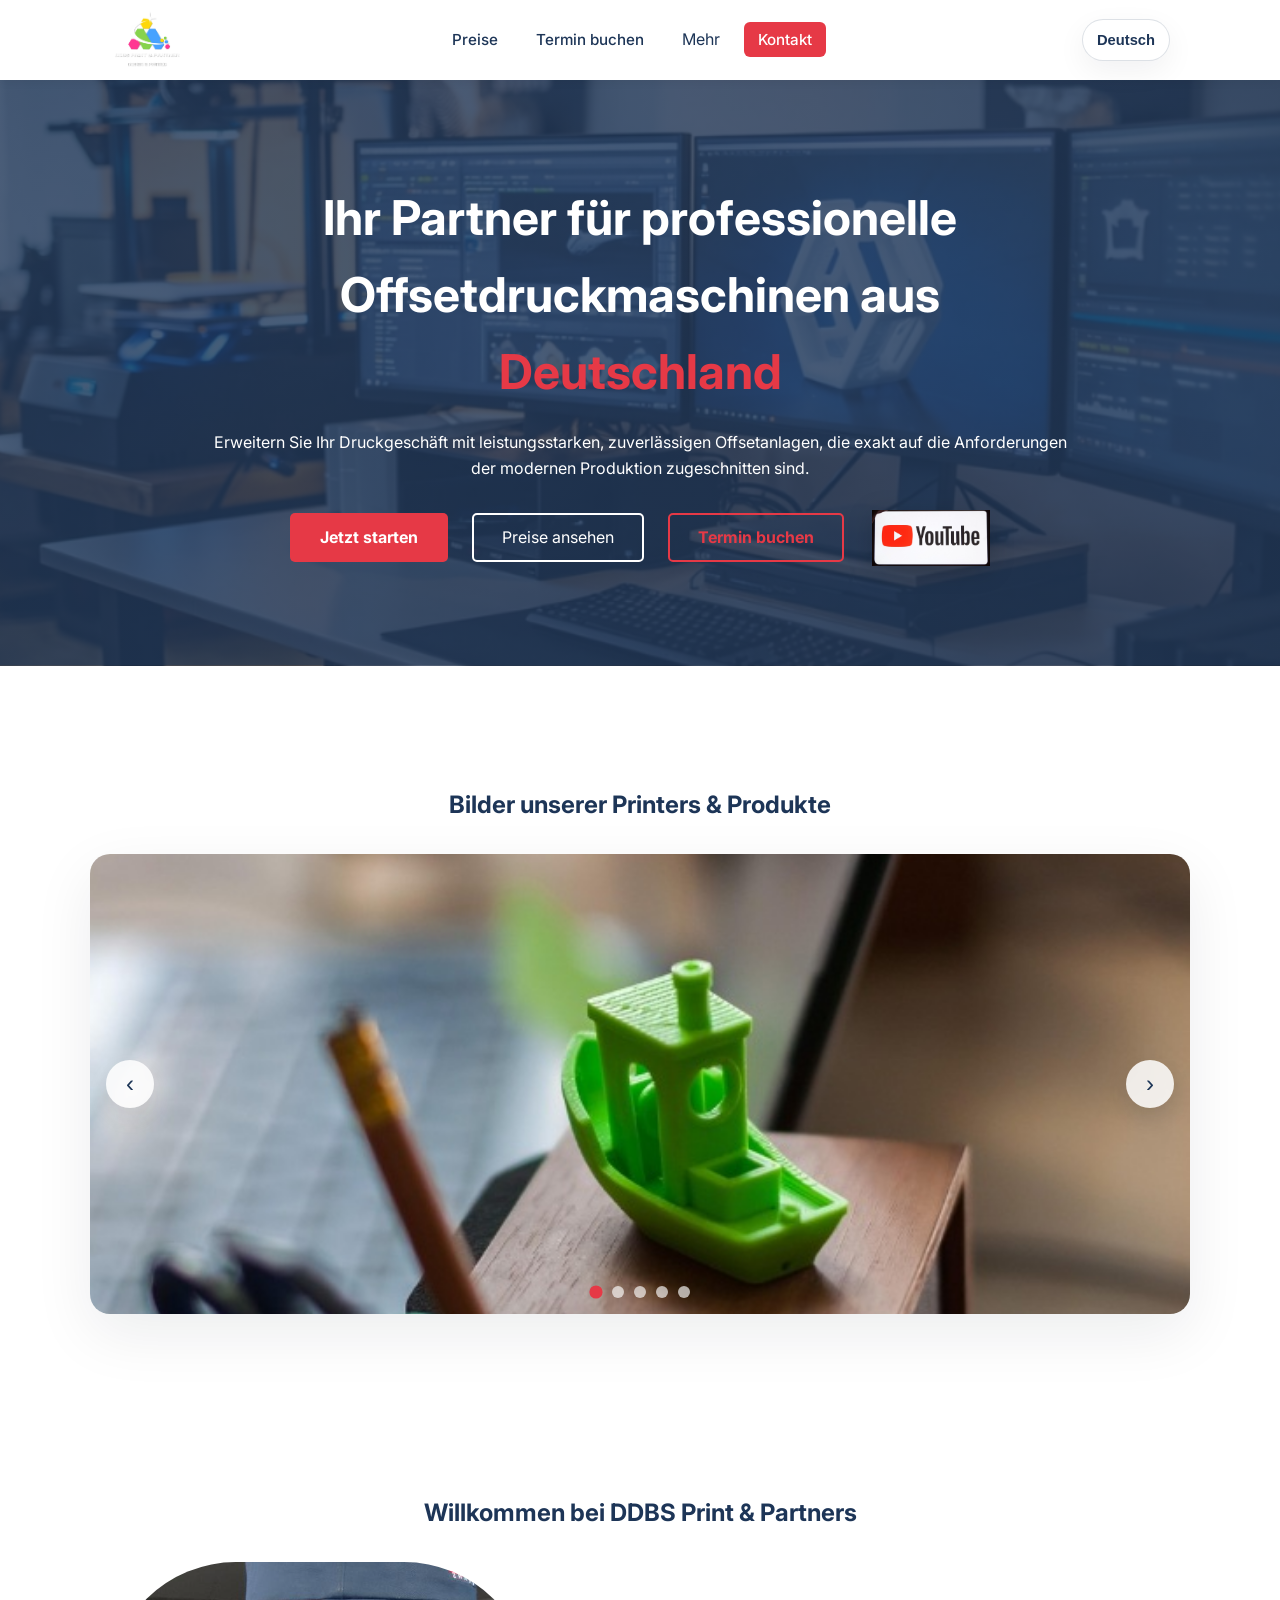
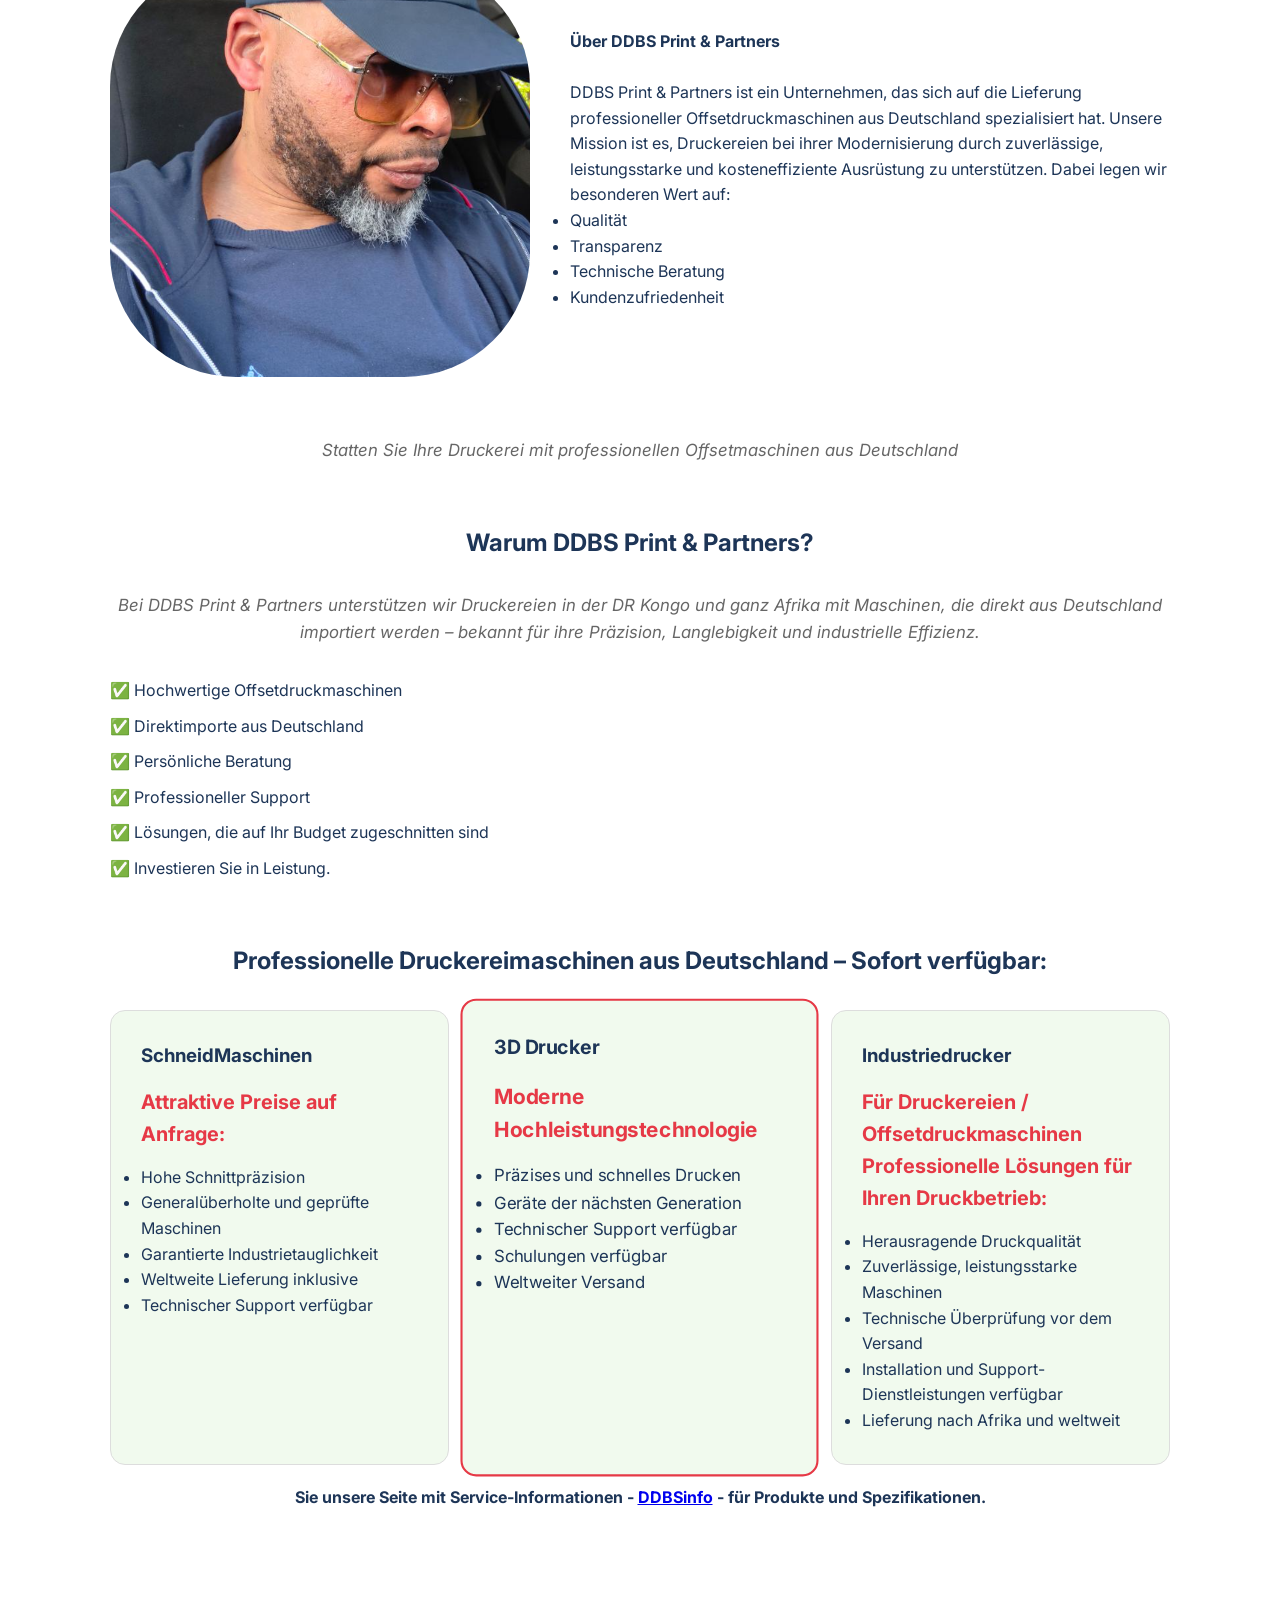
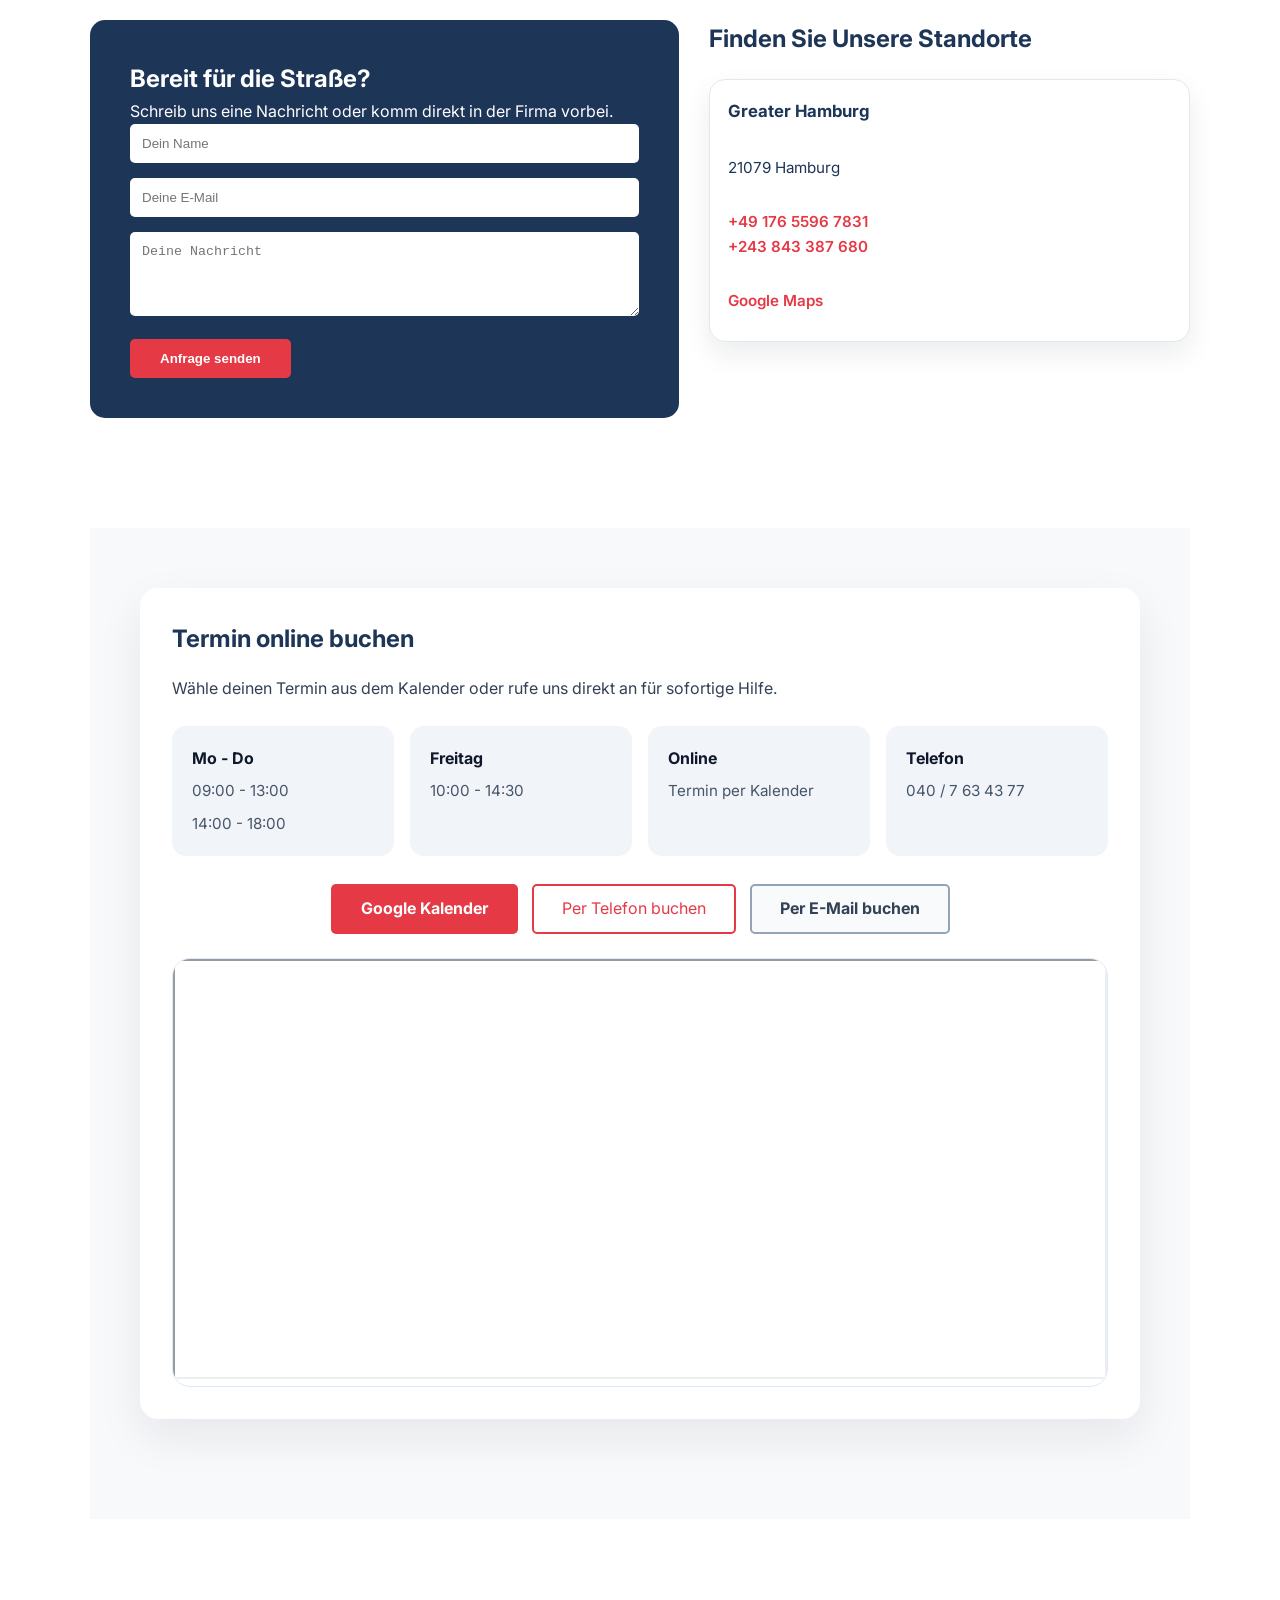
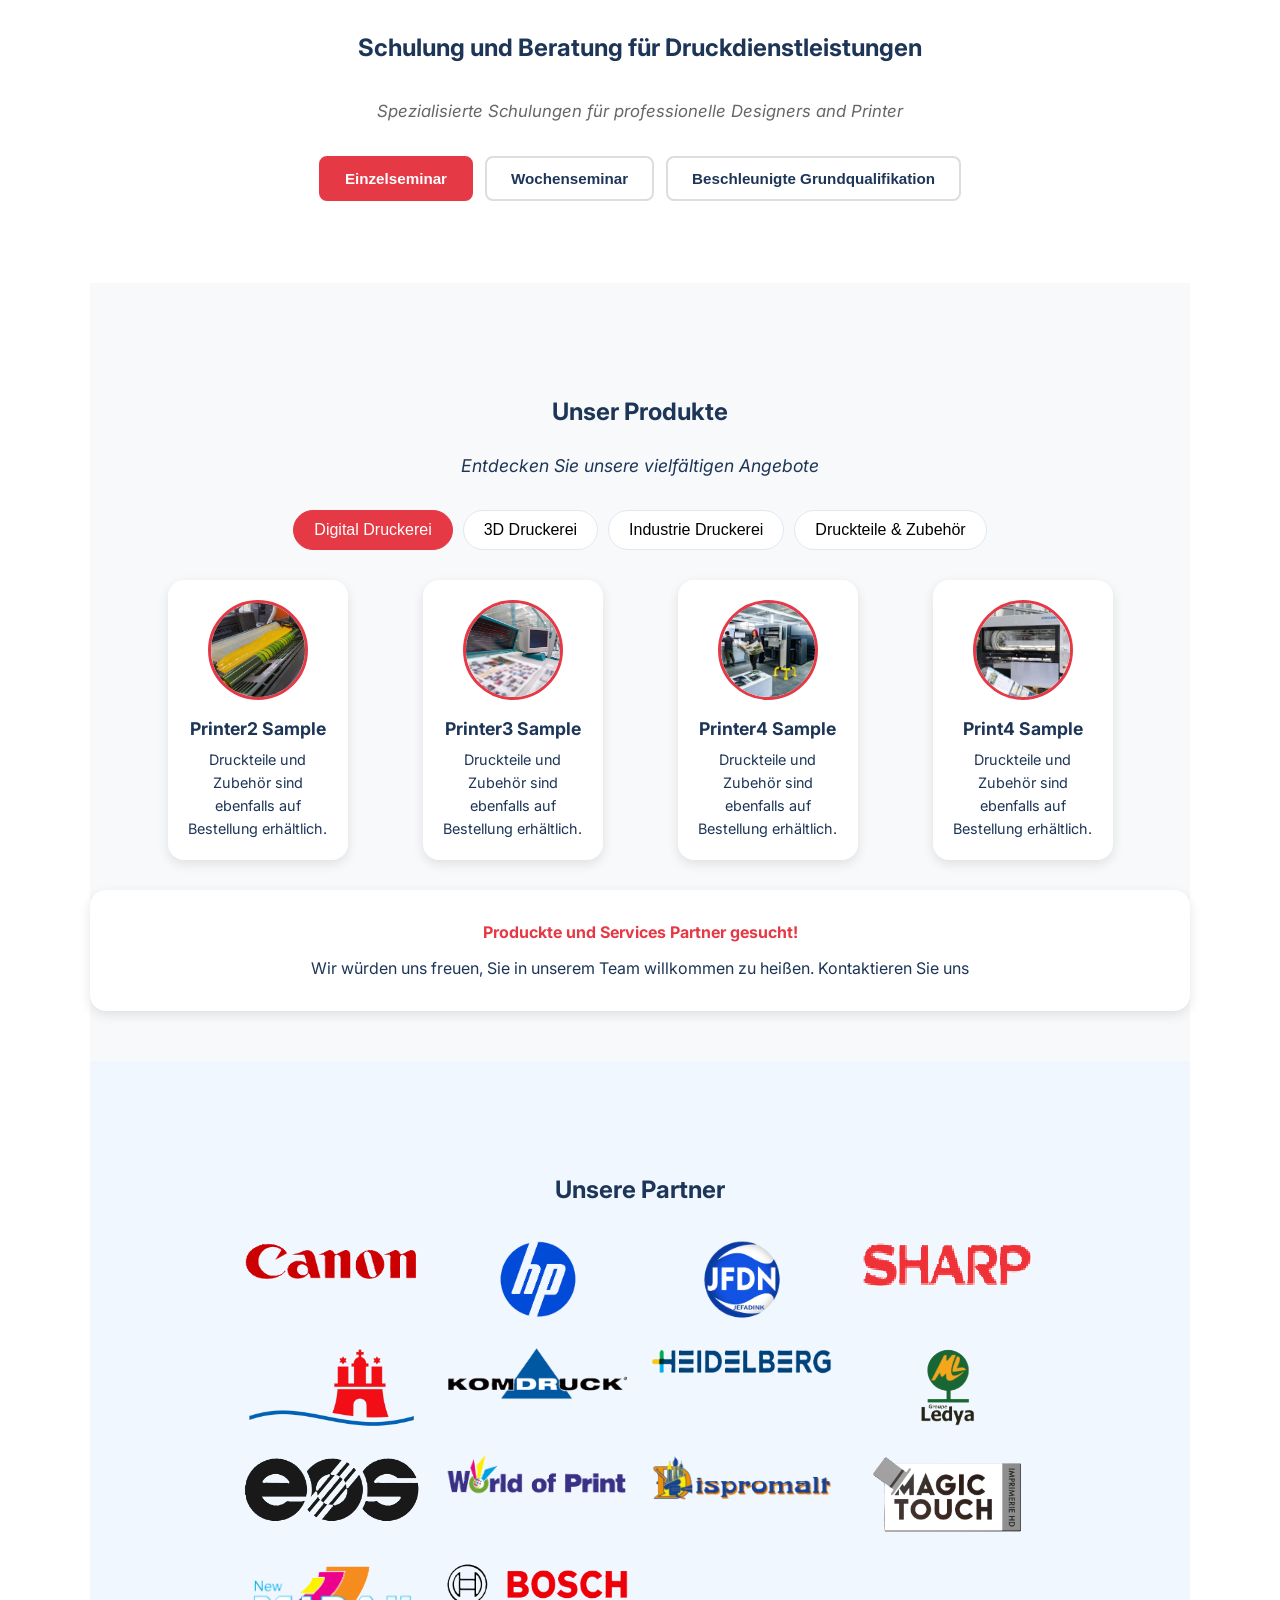
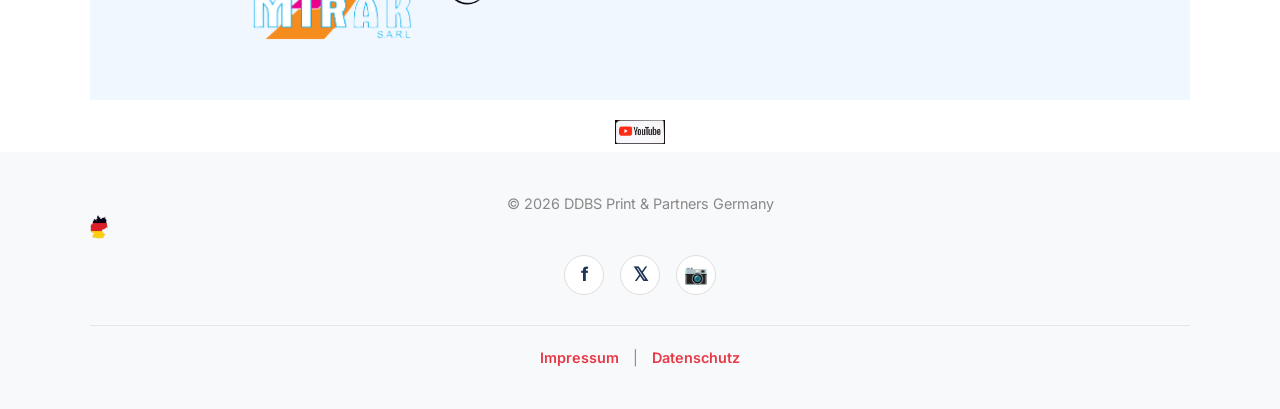
==== commit 2221d799: "Add files via upload" ====
--- a/index.html
+++ b/index.html
@@ -147,37 +147,43 @@
    
     <!--Transparent Prices Section-->
     <section id="prices" class="container prices-section">
-        <h2 class="section-title" id="prices-title">Premium-Druckmaschinen aus Deutschland Sofort verfügbar</h2>
+        <h2 class="section-title" id="prices-title">Professionelle Druckereimaschinen aus Deutschland – Sofort verfügbar:</h2>
         
         <div class="price-grid">
             <div class="price-card">
                 <h3 id="price-class-b">SchneidMaschinen</h3>
-                <p class="price-tag" id="price-fee-b">Preise und fantastische Angebote auf Anfrage erhältlich.</p>
+                <p class="price-tag" id="price-fee-b">Attraktive Preise auf Anfrage:</p>
                 <ul>
-                    <li id="price-feature-b1">Schulung & Beratung Unterricht</li>
-                    <li id="price-feature-b2">Moderne Producte</li>
-                    <li id="price-feature-b3">Inkl. Internationale Lieferung</li>
+                    <li id="price-feature-b1">Hohe Schnittpräzision</li>
+                    <li id="price-feature-b2">Generalüberholte und geprüfte Maschinen</li>
+                    <li id="price-feature-b3">Garantierte Industrietauglichkeit</li>
+                    <li id="price-feature-b2">Weltweite Lieferung inklusive</li>
+                    <li id="price-feature-b3">Technischer Support verfügbar</li>
                 </ul>
                 
             </div>
 
             <div class="price-card featured">
                 <h3 id="price-class-b197">3D Drucker</h3>
-                <p class="price-tag" id="price-fee-b197">Preise und fantastische Angebote auf Anfrage erhältlich.</p>
+                <p class="price-tag" id="price-fee-b197">Moderne Hochleistungstechnologie</p>
                 <ul>
-                    <li id="price-feature-b197-1">Mix aus Digital und Analog</li>
-                    <li id="price-feature-b197-2">Kein Problem</li>
-                    <li id="price-feature-b197-3">Inkl. Internationale Lieferung</li>
+                    <li id="price-feature-b197-1">Präzises und schnelles Drucken</li>
+                    <li id="price-feature-b197-2">Geräte der nächsten Generation</li>
+                    <li id="price-feature-b197-3">Technischer Support verfügbar</li>
+                     <li id="price-feature-b197-2">Schulungen verfügbar</li>
+                    <li id="price-feature-b197-3">Weltweiter Versand</li>
                 </ul>
             </div>
 
             <div class="price-card">
                 <h3 id="price-class-b">Industriedrucker</h3>
-                <p class="price-tag" id="price-fee-b">Preise und fantastische Angebote auf Anfrage erhältlich.</p>
+                <p class="price-tag" id="price-fee-b">Für Druckereien / Offsetdruckmaschinen Professionelle Lösungen für Ihren Druckbetrieb:</p>
                 <ul>
-                    <li id="price-feature-b1">Schulung & Beratung</li>
-                    <li id="price-feature-b2">Moderne Produkte</li>
-                    <li id="price-feature-b3">Inkl. Internationale Lieferung</li>
+                    <li id="price-feature-b1">Herausragende Druckqualität</li>
+                    <li id="price-feature-b2">Zuverlässige, leistungsstarke Maschinen</li>
+                    <li id="price-feature-b3">Technische Überprüfung vor dem Versand</li>
+                    <li id="price-feature-b2">Installation und Support-Dienstleistungen verfügbar</li>
+                    <li id="price-feature-b3">Lieferung nach Afrika und weltweit</li>
                 </ul>
             </div>
 <p><strong>Sie unsere Seite mit Service-Informationen - <a href="DDBSinfo.html" id="nav-services">DDBSinfo</a> - für Produkte und Spezifikationen.</strong></p>
@@ -608,8 +614,8 @@
                         <h3>SM52-2-P Printer</h3>
                         <p>Industrial Printer</p>
                     </div>
-                    <div class="products-type" data-type="industrialprinter-sample">
-                        <img src="printer5.jpg" alt="Printer5 Sample">
+                    <div class="products-type" data-type="industrialprinter">
+                        <img src="printer5.jpg" alt="Printer5">
                         <h3>Industrial Printer</h3>
                         <p>Vielen Modell</p>
                     </div>
@@ -953,7 +959,7 @@
         </div>
     </div>
 
-    <div id="modal-industrialprinter-sample" class="modal">
+    <div id="modal-industrialprinter" class="modal">
         <div class="modal-content">
             <span class="close">&times;</span>
             <h2>Industrial Printer Sample</h2>
@@ -1015,20 +1021,38 @@
             <a href="https://www.hp.com/de-de/home.html" target="_blank" rel="noopener" class="partner-link">
                 <img src="hppartner.png" alt="HP">
             </a>
+            <a href="https://www.jefadink.com/" target="_blank" rel="noopener" class="partner-link">
+                <img src="jefadinkpartner.png" alt="Jefadink">
+            </a>
+            <a href="https://www.sharp.de/" target="_blank" rel="noopener" class="partner-link">
+                <img src="sharppartner.png" alt="Sharp">
+            </a>
+            <a href="https://www.hafen-hamburg.de//" target="_blank" rel="noopener" class="partner-link">
+                <img src="hamburgcityLogo1.png" alt="Hamburg City Logo">
+            </a>
             <a href="https://komdruck.de/en/" target="_blank" rel="noopener" class="partner-link">
                 <img src="komdruckpartner.png" alt="Komdruck">
             </a>
-            <a href="https://www.sharp.de/" target="_blank" rel="noopener" class="partner-link">
-                <img src="sharppartner.png" alt="Sharp">
-            </a>
-            <a href="https://www.hafen-hamburg.de//" target="_blank" rel="noopener" class="partner-link">
-                <img src="hamburgcityLogo1.png" alt="Hamburg City Logo">
-            </a>
             <a href="https://www.heidelberg.com/global/en/index.jsp" target="_blank" rel="noopener" class="partner-link">
                 <img src="heidelbergpartner.png" alt="Heidelberg">
             </a>
+            <a href="https://groupe-ledya.com/leditac/" target="_blank" rel="noopener" class="partner-link">
+                <img src="ledyapartner.png" alt="Ledya Group">
+            </a>
             <a href="https://www.eos.info/" target="_blank" rel="noopener" class="partner-link">
                 <img src="eospartner.png" alt="EOS">
+            </a>
+            <a href="https://worldofprint.cd/" target="_blank" rel="noopener" class="partner-link">
+                <img src="wordofprintpartner.png" alt="World of Print">
+            </a>
+            <a href="https://www.dispromalt.cd/" target="_blank" rel="noopener" class="partner-link">
+                <img src="dispromaltpartner.png" alt="Distributeur Promalt">
+            </a>
+            <a href="https://magictouch.cd/" target="_blank" rel="noopener" class="partner-link">
+                <img src="magictouchpartner.png" alt="Magic Touch">
+            </a>
+            <a href="https://mirak.cd/" target="_blank" rel="noopener" class="partner-link">
+                <img src="mirakpartner.png" alt="Mirak SARL">
             </a>
              <a href="https://www.bosch-industrial-am.com/de/" target="_blank" rel="noopener" class="partner-link">
                 <img src="boschpartner.png" alt="Bosch">
